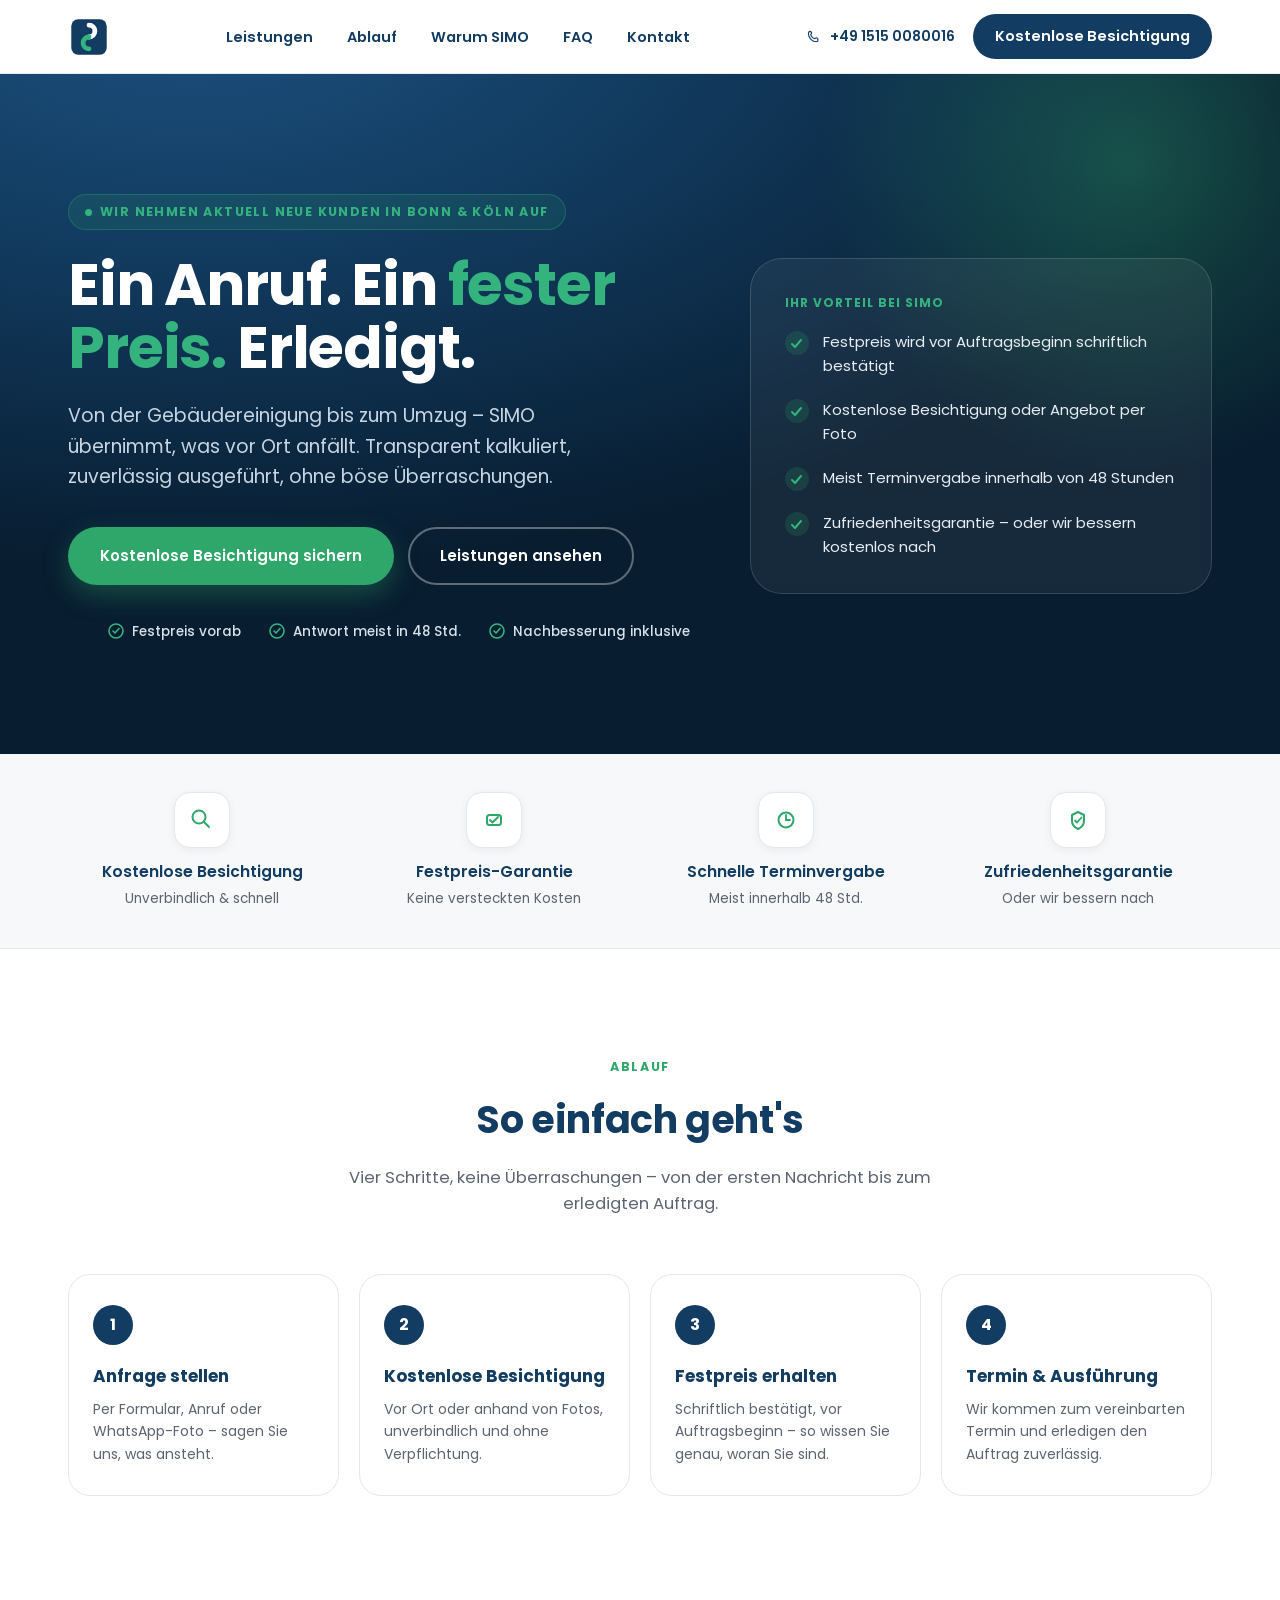
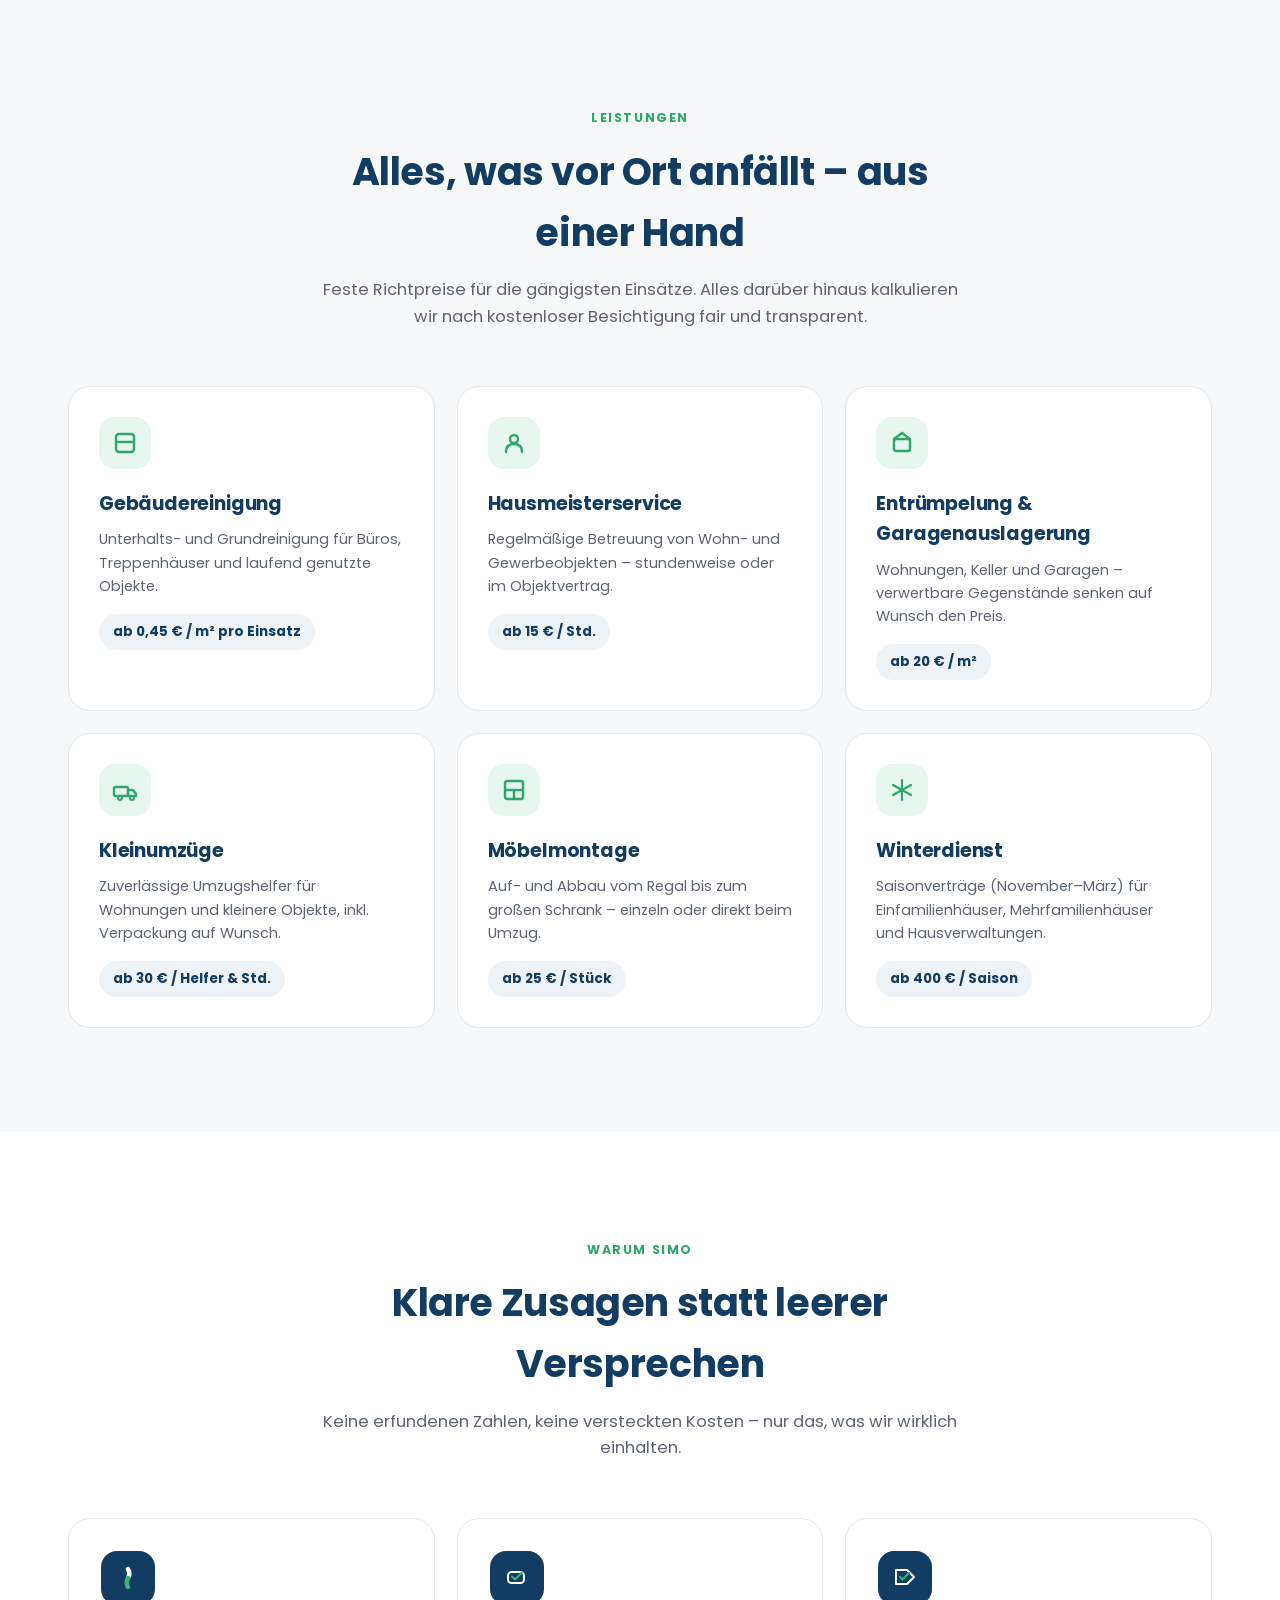
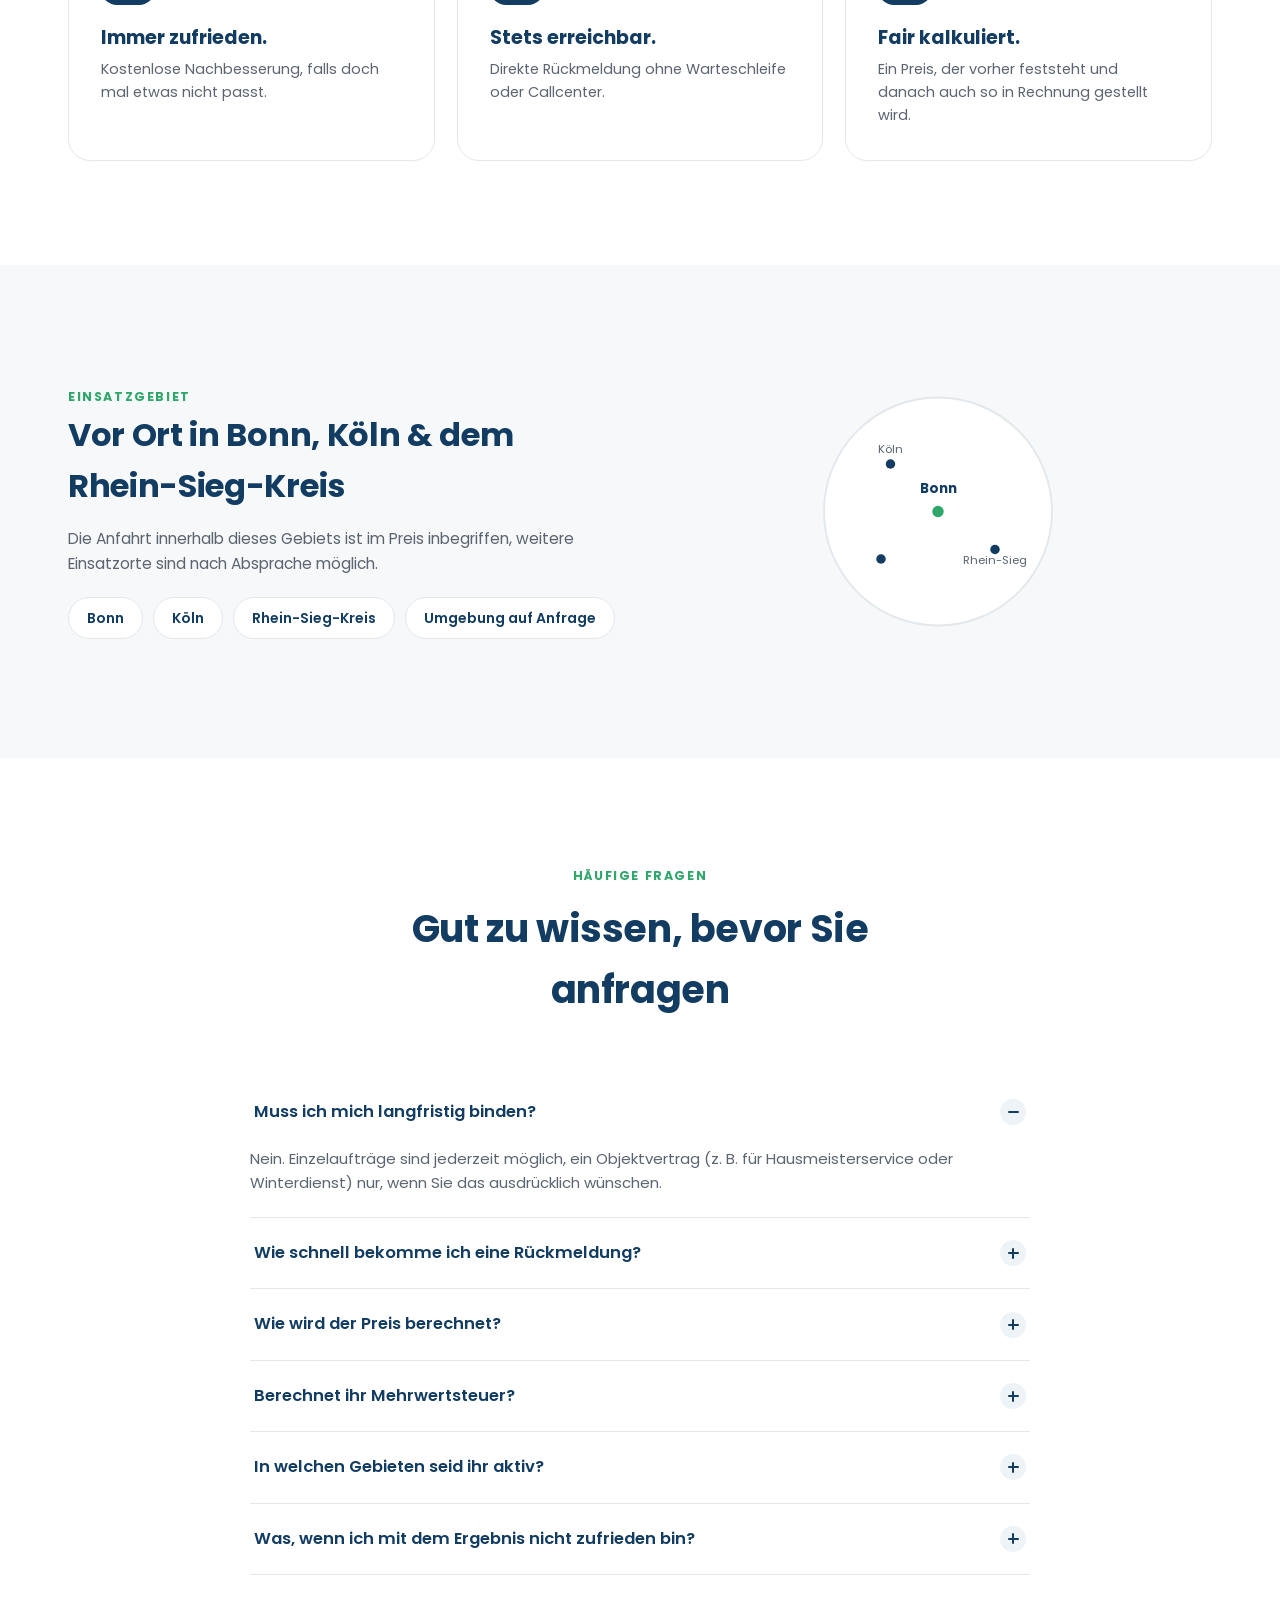
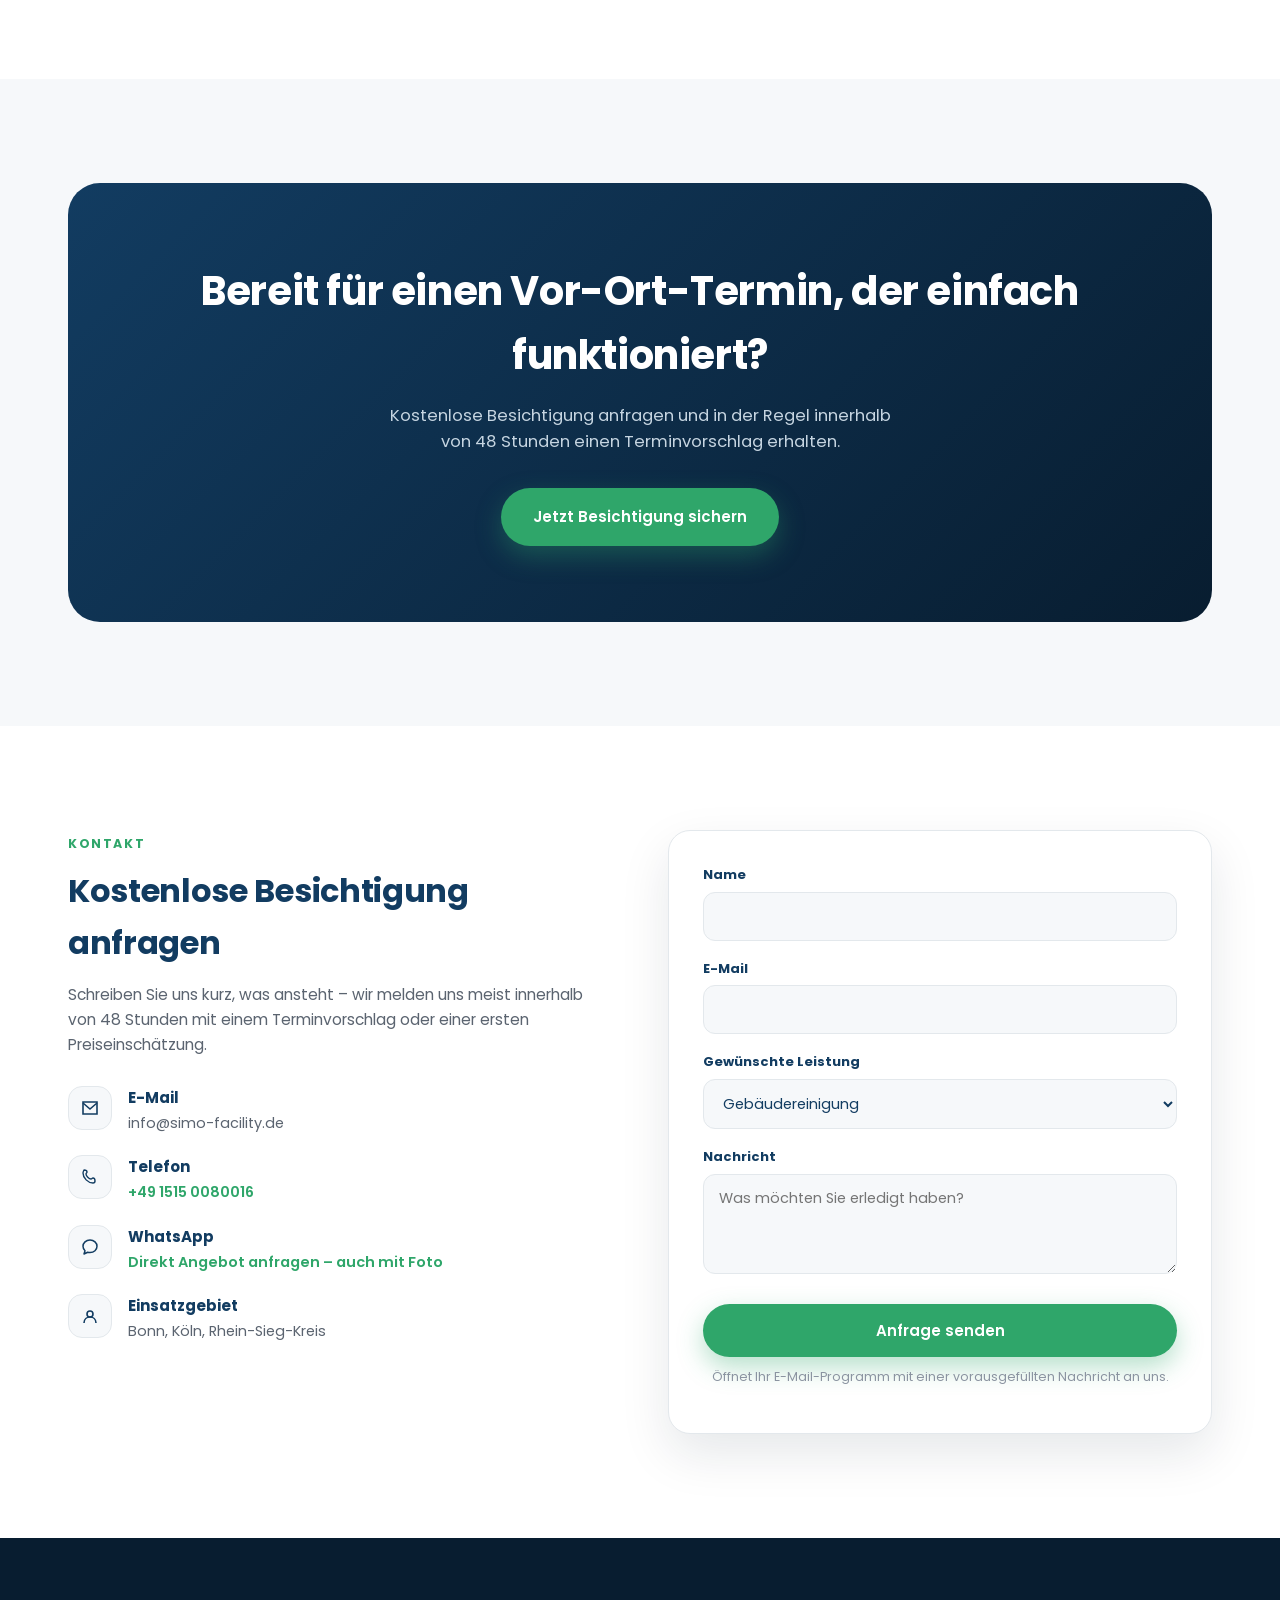
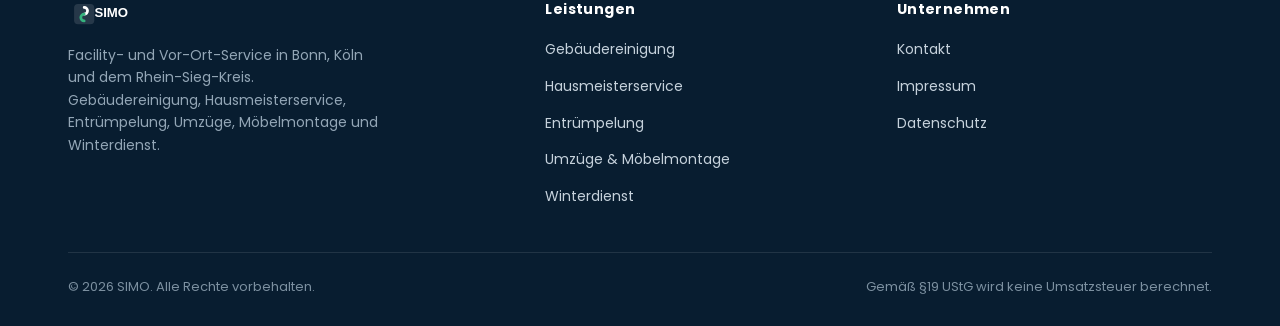
==== index.html @ c8e52c37 "Fix: Mobile-Menue aus Header geloest (backdrop-filter containing block)" ====
<!DOCTYPE html>
<html lang="de">
<head>
<meta charset="UTF-8">
<meta name="viewport" content="width=device-width, initial-scale=1.0">
<title>SIMO – Facility- &amp; Vor-Ort-Service in Bonn, Köln &amp; Rhein-Sieg</title>
<meta name="description" content="SIMO übernimmt Gebäudereinigung, Hausmeisterservice, Entrümpelung, Umzüge, Möbelmontage und Winterdienst in Bonn, Köln und dem Rhein-Sieg-Kreis. Festpreis-Garantie, kostenlose Besichtigung, schnelle Terminvergabe.">
<link rel="icon" type="image/svg+xml" href="assets/icon.svg">
<link rel="preload" href="assets/fonts/poppins-latin-600-normal.woff2" as="font" type="font/woff2" crossorigin>
<link rel="preload" href="assets/fonts/poppins-latin-700-normal.woff2" as="font" type="font/woff2" crossorigin>
<link rel="stylesheet" href="styles.css">
</head>
<body>

<header id="site-header">
  <nav class="nav">
    <a href="#top" class="logo"><img src="assets/icon.svg" alt="SIMO"></a>
    <ul class="nav-links">
      <li><a href="#leistungen">Leistungen</a></li>
      <li><a href="#ablauf">Ablauf</a></li>
      <li><a href="#warum-simo">Warum SIMO</a></li>
      <li><a href="#faq">FAQ</a></li>
      <li><a href="#kontakt">Kontakt</a></li>
    </ul>
    <div class="nav-right">
      <a class="nav-phone" href="tel:+4915150080016">
        <svg width="16" height="16" viewBox="0 0 20 20"><path d="M4,3 c2,0 3,1 3,2 c0,1 -1,1 -1,2 c0,2 3,5 5,5 c1,0 1,-1 2,-1 c1,0 2,1 2,3 c0,1 -1,2 -2,2 c-5,0 -10,-5 -10,-10 c0,-1 1,-3 1,-3 z" fill="none" stroke="#123C61" stroke-width="1.4" stroke-linejoin="round"/></svg>
        +49 1515 0080016
      </a>
      <a href="#kontakt" class="nav-cta">Kostenlose Besichtigung</a>
      <button class="nav-toggle" id="navToggle" aria-label="Menü öffnen"><span></span><span></span><span></span></button>
    </div>
  </nav>
</header>

<div class="mobile-panel" id="mobilePanel">
  <ul>
    <li><a href="#leistungen">Leistungen</a></li>
    <li><a href="#ablauf">Ablauf</a></li>
    <li><a href="#warum-simo">Warum SIMO</a></li>
    <li><a href="#faq">FAQ</a></li>
    <li><a href="#kontakt">Kontakt</a></li>
  </ul>
  <a href="#kontakt" class="btn btn-primary">Kostenlose Besichtigung anfragen</a>
</div>

<section class="hero" id="top">
  <div class="container">
    <div>
      <span class="eyebrow"><span class="pulse"></span> Wir nehmen aktuell neue Kunden in Bonn &amp; Köln auf</span>
      <h1>Ein Anruf. Ein <span>fester Preis.</span> Erledigt.</h1>
      <p class="lead">Von der Gebäudereinigung bis zum Umzug – SIMO übernimmt, was vor Ort anfällt. Transparent kalkuliert, zuverlässig ausgeführt, ohne böse Überraschungen.</p>
      <div class="hero-ctas">
        <a href="#kontakt" class="btn btn-primary">Kostenlose Besichtigung sichern</a>
        <a href="#leistungen" class="btn btn-outline">Leistungen ansehen</a>
      </div>
      <ul class="hero-microtrust">
        <li><svg width="16" height="16" viewBox="0 0 16 16"><circle cx="8" cy="8" r="7" fill="none" stroke="#35B37E" stroke-width="1.6"/><path d="M5,8 L7,10 L11,5.5" fill="none" stroke="#35B37E" stroke-width="1.6" stroke-linecap="round" stroke-linejoin="round"/></svg> Festpreis vorab</li>
        <li><svg width="16" height="16" viewBox="0 0 16 16"><circle cx="8" cy="8" r="7" fill="none" stroke="#35B37E" stroke-width="1.6"/><path d="M5,8 L7,10 L11,5.5" fill="none" stroke="#35B37E" stroke-width="1.6" stroke-linecap="round" stroke-linejoin="round"/></svg> Antwort meist in 48 Std.</li>
        <li><svg width="16" height="16" viewBox="0 0 16 16"><circle cx="8" cy="8" r="7" fill="none" stroke="#35B37E" stroke-width="1.6"/><path d="M5,8 L7,10 L11,5.5" fill="none" stroke="#35B37E" stroke-width="1.6" stroke-linecap="round" stroke-linejoin="round"/></svg> Nachbesserung inklusive</li>
      </ul>
    </div>
    <div class="hero-visual">
      <div class="card-label">Ihr Vorteil bei SIMO</div>
      <ul>
        <li><span class="check"><svg width="13" height="13" viewBox="0 0 13 13"><path d="M2,7 L5,10 L11,3" fill="none" stroke="#35B37E" stroke-width="2" stroke-linecap="round" stroke-linejoin="round"/></svg></span> Festpreis wird vor Auftragsbeginn schriftlich bestätigt</li>
        <li><span class="check"><svg width="13" height="13" viewBox="0 0 13 13"><path d="M2,7 L5,10 L11,3" fill="none" stroke="#35B37E" stroke-width="2" stroke-linecap="round" stroke-linejoin="round"/></svg></span> Kostenlose Besichtigung oder Angebot per Foto</li>
        <li><span class="check"><svg width="13" height="13" viewBox="0 0 13 13"><path d="M2,7 L5,10 L11,3" fill="none" stroke="#35B37E" stroke-width="2" stroke-linecap="round" stroke-linejoin="round"/></svg></span> Meist Terminvergabe innerhalb von 48 Stunden</li>
        <li><span class="check"><svg width="13" height="13" viewBox="0 0 13 13"><path d="M2,7 L5,10 L11,3" fill="none" stroke="#35B37E" stroke-width="2" stroke-linecap="round" stroke-linejoin="round"/></svg></span> Zufriedenheitsgarantie – oder wir bessern kostenlos nach</li>
      </ul>
    </div>
  </div>
</section>

<div class="trustbar">
  <div class="container reveal-stagger">
    <div class="trust-item">
      <div class="icon-wrap"><svg width="26" height="26" viewBox="0 0 26 26"><circle cx="10" cy="10" r="6.5" fill="none" stroke="#2FA66A" stroke-width="2"/><line x1="15" y1="15" x2="20" y2="20" stroke="#2FA66A" stroke-width="2" stroke-linecap="round"/></svg></div>
      <h4>Kostenlose Besichtigung</h4>
      <p>Unverbindlich &amp; schnell</p>
    </div>
    <div class="trust-item">
      <div class="icon-wrap"><svg width="26" height="26" viewBox="0 0 26 26"><rect x="6" y="8" width="14" height="10" rx="2.5" fill="none" stroke="#2FA66A" stroke-width="2"/><path d="M9,13 L11.5,15.5 L17,10" fill="none" stroke="#2FA66A" stroke-width="2" stroke-linecap="round" stroke-linejoin="round"/></svg></div>
      <h4>Festpreis-Garantie</h4>
      <p>Keine versteckten Kosten</p>
    </div>
    <div class="trust-item">
      <div class="icon-wrap"><svg width="26" height="26" viewBox="0 0 26 26"><circle cx="13" cy="13" r="7.5" fill="none" stroke="#2FA66A" stroke-width="2"/><line x1="13" y1="13" x2="13" y2="8" stroke="#2FA66A" stroke-width="1.8" stroke-linecap="round"/><line x1="13" y1="13" x2="17" y2="13" stroke="#2FA66A" stroke-width="1.8" stroke-linecap="round"/></svg></div>
      <h4>Schnelle Terminvergabe</h4>
      <p>Meist innerhalb 48 Std.</p>
    </div>
    <div class="trust-item">
      <div class="icon-wrap"><svg width="26" height="26" viewBox="0 0 26 26"><path d="M13,5 L19,8 L19,13.5 C19,17.5 16.5,20.5 13,22 C9.5,20.5 7,17.5 7,13.5 L7,8 Z" fill="none" stroke="#2FA66A" stroke-width="2" stroke-linejoin="round"/><path d="M10,13.5 L12,15.5 L16.5,10.5" fill="none" stroke="#2FA66A" stroke-width="1.8" stroke-linecap="round" stroke-linejoin="round"/></svg></div>
      <h4>Zufriedenheitsgarantie</h4>
      <p>Oder wir bessern nach</p>
    </div>
  </div>
</div>

<section id="ablauf">
  <div class="container">
    <div class="section-head reveal">
      <span class="kicker">Ablauf</span>
      <h2>So einfach geht's</h2>
      <p>Vier Schritte, keine Überraschungen – von der ersten Nachricht bis zum erledigten Auftrag.</p>
    </div>
    <div class="process-grid reveal-stagger">
      <div class="process-card">
        <div class="num">1</div>
        <h3>Anfrage stellen</h3>
        <p>Per Formular, Anruf oder WhatsApp-Foto – sagen Sie uns, was ansteht.</p>
      </div>
      <div class="process-card">
        <div class="num">2</div>
        <h3>Kostenlose Besichtigung</h3>
        <p>Vor Ort oder anhand von Fotos, unverbindlich und ohne Verpflichtung.</p>
      </div>
      <div class="process-card">
        <div class="num">3</div>
        <h3>Festpreis erhalten</h3>
        <p>Schriftlich bestätigt, vor Auftragsbeginn – so wissen Sie genau, woran Sie sind.</p>
      </div>
      <div class="process-card">
        <div class="num">4</div>
        <h3>Termin &amp; Ausführung</h3>
        <p>Wir kommen zum vereinbarten Termin und erledigen den Auftrag zuverlässig.</p>
      </div>
    </div>
  </div>
</section>

<section id="leistungen" class="section-alt">
  <div class="container">
    <div class="section-head reveal">
      <span class="kicker">Leistungen</span>
      <h2>Alles, was vor Ort anfällt – aus einer Hand</h2>
      <p>Feste Richtpreise für die gängigsten Einsätze. Alles darüber hinaus kalkulieren wir nach kostenloser Besichtigung fair und transparent.</p>
    </div>
    <div class="services-grid reveal-stagger">

      <div class="service-card">
        <div class="icon"><svg width="26" height="26" viewBox="0 0 26 26"><rect x="4" y="4" width="18" height="18" rx="3" fill="none" stroke="#2FA66A" stroke-width="2.4"/><line x1="4" y1="12" x2="22" y2="12" stroke="#2FA66A" stroke-width="2.4"/></svg></div>
        <h3>Gebäudereinigung</h3>
        <p>Unterhalts- und Grundreinigung für Büros, Treppenhäuser und laufend genutzte Objekte.</p>
        <div class="price">ab 0,45 € / m² pro Einsatz</div>
      </div>

      <div class="service-card">
        <div class="icon"><svg width="26" height="26" viewBox="0 0 26 26"><circle cx="13" cy="9" r="4" fill="none" stroke="#2FA66A" stroke-width="2.4"/><path d="M5,22 C5,16 9,14 13,14 C17,14 21,16 21,22" fill="none" stroke="#2FA66A" stroke-width="2.4" stroke-linecap="round"/></svg></div>
        <h3>Hausmeisterservice</h3>
        <p>Regelmäßige Betreuung von Wohn- und Gewerbeobjekten – stundenweise oder im Objektvertrag.</p>
        <div class="price">ab 15 € / Std.</div>
      </div>

      <div class="service-card">
        <div class="icon"><svg width="26" height="26" viewBox="0 0 26 26"><rect x="5" y="9" width="16" height="12" rx="2" fill="none" stroke="#2FA66A" stroke-width="2.4"/><line x1="5" y1="9" x2="13" y2="3" stroke="#2FA66A" stroke-width="2.4" stroke-linecap="round"/><line x1="21" y1="9" x2="13" y2="3" stroke="#2FA66A" stroke-width="2.4" stroke-linecap="round"/></svg></div>
        <h3>Entrümpelung &amp; Garagenauslagerung</h3>
        <p>Wohnungen, Keller und Garagen – verwertbare Gegenstände senken auf Wunsch den Preis.</p>
        <div class="price">ab 20 € / m²</div>
      </div>

      <div class="service-card">
        <div class="icon"><svg width="26" height="26" viewBox="0 0 26 26"><rect x="2" y="10" width="14" height="9" rx="1.5" fill="none" stroke="#2FA66A" stroke-width="2.4"/><path d="M16,13 h5 l3,4 v2 h-8 z" fill="none" stroke="#2FA66A" stroke-width="2.4" stroke-linejoin="round"/><circle cx="8" cy="21" r="2" fill="none" stroke="#2FA66A" stroke-width="2"/><circle cx="20" cy="21" r="2" fill="none" stroke="#2FA66A" stroke-width="2"/></svg></div>
        <h3>Kleinumzüge</h3>
        <p>Zuverlässige Umzugshelfer für Wohnungen und kleinere Objekte, inkl. Verpackung auf Wunsch.</p>
        <div class="price">ab 30 € / Helfer &amp; Std.</div>
      </div>

      <div class="service-card">
        <div class="icon"><svg width="26" height="26" viewBox="0 0 26 26"><rect x="4" y="4" width="18" height="18" rx="2" fill="none" stroke="#2FA66A" stroke-width="2.4"/><line x1="4" y1="13" x2="22" y2="13" stroke="#2FA66A" stroke-width="2.4"/><line x1="13" y1="13" x2="13" y2="22" stroke="#2FA66A" stroke-width="2.4"/></svg></div>
        <h3>Möbelmontage</h3>
        <p>Auf- und Abbau vom Regal bis zum großen Schrank – einzeln oder direkt beim Umzug.</p>
        <div class="price">ab 25 € / Stück</div>
      </div>

      <div class="service-card">
        <div class="icon"><svg width="26" height="26" viewBox="0 0 26 26"><path d="M13,3 v20 M4,8 l18,10 M22,8 L4,18" stroke="#2FA66A" stroke-width="2.2" stroke-linecap="round"/></svg></div>
        <h3>Winterdienst</h3>
        <p>Saisonverträge (November–März) für Einfamilienhäuser, Mehrfamilienhäuser und Hausverwaltungen.</p>
        <div class="price">ab 400 € / Saison</div>
      </div>

    </div>
  </div>
</section>

<section id="warum-simo">
  <div class="container">
    <div class="section-head reveal">
      <span class="kicker">Warum SIMO</span>
      <h2>Klare Zusagen statt leerer Versprechen</h2>
      <p>Keine erfundenen Zahlen, keine versteckten Kosten – nur das, was wir wirklich einhalten.</p>
    </div>
    <div class="usp-grid reveal-stagger">
      <div class="usp-card">
        <div class="icon-wrap"><svg width="26" height="26" viewBox="0 0 26 26"><path d="M13,4 A9,9 0 0,1 13,13" fill="none" stroke="#FFFFFF" stroke-width="4.5" stroke-linecap="round"/><path d="M13,13 A9,9 0 0,0 13,22" fill="none" stroke="#35B37E" stroke-width="4.5" stroke-linecap="round"/></svg></div>
        <h3>Immer zufrieden.</h3>
        <p>Kostenlose Nachbesserung, falls doch mal etwas nicht passt.</p>
      </div>
      <div class="usp-card">
        <div class="icon-wrap"><svg width="26" height="26" viewBox="0 0 26 26"><rect x="4" y="7" width="16" height="11" rx="3.5" fill="none" stroke="#FFFFFF" stroke-width="2"/><path d="M8,11.5 L11,14.5 L18,7.5" fill="none" stroke="#35B37E" stroke-width="2" stroke-linecap="round" stroke-linejoin="round"/></svg></div>
        <h3>Stets erreichbar.</h3>
        <p>Direkte Rückmeldung ohne Warteschleife oder Callcenter.</p>
      </div>
      <div class="usp-card">
        <div class="icon-wrap"><svg width="26" height="26" viewBox="0 0 26 26"><path d="M4,5 L15,5 L22,12 L15,19 L4,19 Z" fill="none" stroke="#FFFFFF" stroke-width="2" stroke-linejoin="round"/><path d="M8,12 L10.5,14.5 L17,8" fill="none" stroke="#35B37E" stroke-width="2" stroke-linecap="round" stroke-linejoin="round"/></svg></div>
        <h3>Fair kalkuliert.</h3>
        <p>Ein Preis, der vorher feststeht und danach auch so in Rechnung gestellt wird.</p>
      </div>
    </div>
  </div>
</section>

<section class="area section-alt" id="einsatzgebiet">
  <div class="container">
    <div class="reveal">
      <span class="kicker">Einsatzgebiet</span>
      <h2>Vor Ort in Bonn, Köln &amp; dem Rhein-Sieg-Kreis</h2>
      <p>Die Anfahrt innerhalb dieses Gebiets ist im Preis inbegriffen, weitere Einsatzorte sind nach Absprache möglich.</p>
      <div class="area-tags">
        <span>Bonn</span>
        <span>Köln</span>
        <span>Rhein-Sieg-Kreis</span>
        <span>Umgebung auf Anfrage</span>
      </div>
    </div>
    <div class="area-visual reveal">
      <svg viewBox="0 0 400 300" xmlns="http://www.w3.org/2000/svg">
        <circle cx="200" cy="150" r="120" fill="#FFFFFF" stroke="#E3E8EC" stroke-width="2"/>
        <circle cx="200" cy="150" r="6" fill="#2FA66A"/>
        <circle cx="150" cy="100" r="5" fill="#123C61"/>
        <circle cx="260" cy="190" r="5" fill="#123C61"/>
        <circle cx="140" cy="200" r="5" fill="#123C61"/>
        <text x="200" y="130" font-family="Poppins, Arial" font-size="14" font-weight="700" fill="#123C61" text-anchor="middle">Bonn</text>
        <text x="150" y="88" font-family="Poppins, Arial" font-size="12" fill="#5B6470" text-anchor="middle">Köln</text>
        <text x="260" y="205" font-family="Poppins, Arial" font-size="12" fill="#5B6470" text-anchor="middle">Rhein-Sieg</text>
      </svg>
    </div>
  </div>
</section>

<section id="faq">
  <div class="container">
    <div class="section-head reveal">
      <span class="kicker">Häufige Fragen</span>
      <h2>Gut zu wissen, bevor Sie anfragen</h2>
    </div>
    <div class="faq reveal">
      <details class="faq-item" open>
        <summary>Muss ich mich langfristig binden?<span class="plus"></span></summary>
        <p>Nein. Einzelaufträge sind jederzeit möglich, ein Objektvertrag (z. B. für Hausmeisterservice oder Winterdienst) nur, wenn Sie das ausdrücklich wünschen.</p>
      </details>
      <details class="faq-item">
        <summary>Wie schnell bekomme ich eine Rückmeldung?<span class="plus"></span></summary>
        <p>In der Regel innerhalb von 48 Stunden mit einem Terminvorschlag oder einer ersten Einschätzung.</p>
      </details>
      <details class="faq-item">
        <summary>Wie wird der Preis berechnet?<span class="plus"></span></summary>
        <p>Nach kostenloser Besichtigung oder anhand von Fotos erhalten Sie einen schriftlichen Festpreis – vor Auftragsbeginn, ohne versteckte Zusatzkosten.</p>
      </details>
      <details class="faq-item">
        <summary>Berechnet ihr Mehrwertsteuer?<span class="plus"></span></summary>
        <p>Aktuell nicht: Wir sind Kleinunternehmer nach § 19 UStG, das wirkt sich unmittelbar positiv auf Ihren Preis aus.</p>
      </details>
      <details class="faq-item">
        <summary>In welchen Gebieten seid ihr aktiv?<span class="plus"></span></summary>
        <p>Bonn, Köln und der Rhein-Sieg-Kreis. Weitere Orte sind nach Absprache möglich.</p>
      </details>
      <details class="faq-item">
        <summary>Was, wenn ich mit dem Ergebnis nicht zufrieden bin?<span class="plus"></span></summary>
        <p>Wir bessern kostenlos nach – das ist unsere Zufriedenheitsgarantie.</p>
      </details>
    </div>
  </div>
</section>

<section class="section-alt">
  <div class="container">
    <div class="final-cta reveal">
      <h2>Bereit für einen Vor-Ort-Termin, der einfach funktioniert?</h2>
      <p>Kostenlose Besichtigung anfragen und in der Regel innerhalb von 48 Stunden einen Terminvorschlag erhalten.</p>
      <div class="hero-ctas">
        <a href="#kontakt" class="btn btn-primary">Jetzt Besichtigung sichern</a>
      </div>
    </div>
  </div>
</section>

<section class="contact" id="kontakt">
  <div class="container">
    <div class="contact-info reveal">
      <span class="kicker">Kontakt</span>
      <h2>Kostenlose Besichtigung anfragen</h2>
      <p>Schreiben Sie uns kurz, was ansteht – wir melden uns meist innerhalb von 48 Stunden mit einem Terminvorschlag oder einer ersten Preiseinschätzung.</p>

      <div class="contact-detail">
        <div class="icon-wrap"><svg width="20" height="20" viewBox="0 0 20 20"><path d="M3,4 h14 v12 h-14 z" fill="none" stroke="#123C61" stroke-width="1.6"/><path d="M3,5 l7,6 l7,-6" fill="none" stroke="#123C61" stroke-width="1.6"/></svg></div>
        <div><strong>E-Mail</strong><span>info@simo-facility.de</span></div>
      </div>
      <div class="contact-detail">
        <div class="icon-wrap"><svg width="20" height="20" viewBox="0 0 20 20"><path d="M4,3 c2,0 3,1 3,2 c0,1 -1,1 -1,2 c0,2 3,5 5,5 c1,0 1,-1 2,-1 c1,0 2,1 2,3 c0,1 -1,2 -2,2 c-5,0 -10,-5 -10,-10 c0,-1 1,-3 1,-3 z" fill="none" stroke="#123C61" stroke-width="1.4" stroke-linejoin="round"/></svg></div>
        <div><strong>Telefon</strong><span><a href="tel:+4915150080016">+49 1515 0080016</a></span></div>
      </div>
      <div class="contact-detail">
        <div class="icon-wrap"><svg width="20" height="20" viewBox="0 0 20 20"><path d="M10,3 c4,0 7,2.8 7,6.3 c0,3.5 -3,6.3 -7,6.3 c-0.8,0 -1.6,-0.1 -2.3,-0.3 L4,17 l1,-3.2 c-1.2,-1.1 -2,-2.7 -2,-4.5 C3,5.8 6,3 10,3 z" fill="none" stroke="#123C61" stroke-width="1.5" stroke-linejoin="round"/></svg></div>
        <div><strong>WhatsApp</strong><span><a href="https://wa.me/4915150080016?text=Hallo%20SIMO%2C%20ich%20interessiere%20mich%20f%C3%BCr%20ein%20kostenloses%20Angebot." target="_blank" rel="noopener">Direkt Angebot anfragen – auch mit Foto</a></span></div>
      </div>
      <div class="contact-detail">
        <div class="icon-wrap"><svg width="20" height="20" viewBox="0 0 20 20"><circle cx="10" cy="8" r="3" fill="none" stroke="#123C61" stroke-width="1.6"/><path d="M4,17 c0,-4 3,-6 6,-6 c3,0 6,2 6,6" fill="none" stroke="#123C61" stroke-width="1.6"/></svg></div>
        <div><strong>Einsatzgebiet</strong><span>Bonn, Köln, Rhein-Sieg-Kreis</span></div>
      </div>
    </div>

    <form class="contact-form reveal" action="mailto:info@simo-facility.de" method="post" enctype="text/plain">
      <div>
        <label for="name">Name</label>
        <input type="text" id="name" name="Name" required>
      </div>
      <div>
        <label for="email">E-Mail</label>
        <input type="email" id="email" name="E-Mail" required>
      </div>
      <div>
        <label for="leistung">Gewünschte Leistung</label>
        <select id="leistung" name="Leistung">
          <option>Gebäudereinigung</option>
          <option>Hausmeisterservice</option>
          <option>Entrümpelung / Garagenauslagerung</option>
          <option>Umzug</option>
          <option>Möbelmontage</option>
          <option>Winterdienst</option>
          <option>Sonstiges</option>
        </select>
      </div>
      <div>
        <label for="nachricht">Nachricht</label>
        <textarea id="nachricht" name="Nachricht" placeholder="Was möchten Sie erledigt haben?"></textarea>
      </div>
      <button type="submit" class="btn btn-primary">Anfrage senden</button>
      <p class="form-hint">Öffnet Ihr E-Mail-Programm mit einer vorausgefüllten Nachricht an uns.</p>
    </form>
  </div>
</section>

<footer>
  <div class="container">
    <div class="footer-grid">
      <div>
        <img src="assets/logo_primary_white.svg" alt="SIMO">
        <p>Facility- und Vor-Ort-Service in Bonn, Köln und dem Rhein-Sieg-Kreis. Gebäudereinigung, Hausmeisterservice, Entrümpelung, Umzüge, Möbelmontage und Winterdienst.</p>
      </div>
      <div>
        <h5>Leistungen</h5>
        <ul>
          <li><a href="#leistungen">Gebäudereinigung</a></li>
          <li><a href="#leistungen">Hausmeisterservice</a></li>
          <li><a href="#leistungen">Entrümpelung</a></li>
          <li><a href="#leistungen">Umzüge &amp; Möbelmontage</a></li>
          <li><a href="#leistungen">Winterdienst</a></li>
        </ul>
      </div>
      <div>
        <h5>Unternehmen</h5>
        <ul>
          <li><a href="#kontakt">Kontakt</a></li>
          <li><a href="impressum.html">Impressum</a></li>
          <li><a href="datenschutz.html">Datenschutz</a></li>
        </ul>
      </div>
    </div>
    <div class="footer-bottom">
      <span>&copy; 2026 SIMO. Alle Rechte vorbehalten.</span>
      <span>Gemäß §19 UStG wird keine Umsatzsteuer berechnet.</span>
    </div>
  </div>
</footer>

<div class="mobile-cta-bar">
  <a href="tel:+4915150080016" class="btn btn-dark">Jetzt anrufen</a>
  <a href="https://wa.me/4915150080016?text=Hallo%20SIMO%2C%20ich%20interessiere%20mich%20f%C3%BCr%20ein%20kostenloses%20Angebot." target="_blank" rel="noopener" class="btn btn-primary">WhatsApp</a>
</div>

<script src="script.js"></script>
</body>
</html>
---- styles.css ----
/* Poppins – selbst gehostet (DSGVO: keine Verbindung zu Google-Servern) */
@font-face {
  font-family: "Poppins"; font-style: normal; font-weight: 400; font-display: swap;
  src: url("assets/fonts/poppins-latin-400-normal.woff2") format("woff2");
  unicode-range: U+0000-00FF, U+0131, U+0152-0153, U+02BB-02BC, U+02C6, U+02DA, U+02DC, U+2000-206F, U+20AC, U+2122, U+2212;
}
@font-face {
  font-family: "Poppins"; font-style: normal; font-weight: 500; font-display: swap;
  src: url("assets/fonts/poppins-latin-500-normal.woff2") format("woff2");
  unicode-range: U+0000-00FF, U+0131, U+0152-0153, U+02BB-02BC, U+02C6, U+02DA, U+02DC, U+2000-206F, U+20AC, U+2122, U+2212;
}
@font-face {
  font-family: "Poppins"; font-style: normal; font-weight: 600; font-display: swap;
  src: url("assets/fonts/poppins-latin-600-normal.woff2") format("woff2");
  unicode-range: U+0000-00FF, U+0131, U+0152-0153, U+02BB-02BC, U+02C6, U+02DA, U+02DC, U+2000-206F, U+20AC, U+2122, U+2212;
}
@font-face {
  font-family: "Poppins"; font-style: normal; font-weight: 700; font-display: swap;
  src: url("assets/fonts/poppins-latin-700-normal.woff2") format("woff2");
  unicode-range: U+0000-00FF, U+0131, U+0152-0153, U+02BB-02BC, U+02C6, U+02DA, U+02DC, U+2000-206F, U+20AC, U+2122, U+2212;
}
@font-face {
  font-family: "Poppins"; font-style: normal; font-weight: 400; font-display: swap;
  src: url("assets/fonts/poppins-latin-ext-400-normal.woff2") format("woff2");
  unicode-range: U+0100-02BA, U+02BD-02C5, U+02C7-02CC, U+02CE-02D7, U+02DD-02FF, U+0304, U+0308, U+0329, U+1D00-1DBF, U+1E00-1E9F, U+1EF2-1EFF, U+2020, U+20A0-20AB, U+20AD-20C0, U+2113, U+2C60-2C7F, U+A720-A7FF;
}
@font-face {
  font-family: "Poppins"; font-style: normal; font-weight: 500; font-display: swap;
  src: url("assets/fonts/poppins-latin-ext-500-normal.woff2") format("woff2");
  unicode-range: U+0100-02BA, U+02BD-02C5, U+02C7-02CC, U+02CE-02D7, U+02DD-02FF, U+0304, U+0308, U+0329, U+1D00-1DBF, U+1E00-1E9F, U+1EF2-1EFF, U+2020, U+20A0-20AB, U+20AD-20C0, U+2113, U+2C60-2C7F, U+A720-A7FF;
}
@font-face {
  font-family: "Poppins"; font-style: normal; font-weight: 600; font-display: swap;
  src: url("assets/fonts/poppins-latin-ext-600-normal.woff2") format("woff2");
  unicode-range: U+0100-02BA, U+02BD-02C5, U+02C7-02CC, U+02CE-02D7, U+02DD-02FF, U+0304, U+0308, U+0329, U+1D00-1DBF, U+1E00-1E9F, U+1EF2-1EFF, U+2020, U+20A0-20AB, U+20AD-20C0, U+2113, U+2C60-2C7F, U+A720-A7FF;
}
@font-face {
  font-family: "Poppins"; font-style: normal; font-weight: 700; font-display: swap;
  src: url("assets/fonts/poppins-latin-ext-700-normal.woff2") format("woff2");
  unicode-range: U+0100-02BA, U+02BD-02C5, U+02C7-02CC, U+02CE-02D7, U+02DD-02FF, U+0304, U+0308, U+0329, U+1D00-1DBF, U+1E00-1E9F, U+1EF2-1EFF, U+2020, U+20A0-20AB, U+20AD-20C0, U+2113, U+2C60-2C7F, U+A720-A7FF;
}

:root {
  --navy: #123C61;
  --navy-dark: #081D30;
  --navy-soft: #EEF3F7;
  --green: #2FA66A;
  --green-alt: #35B37E;
  --green-tint: #E7F6EE;
  --gray: #5B6470;
  --gray-light: #8A93A0;
  --light: #F6F8FA;
  --border: #E3E8EC;
  --white: #FFFFFF;
  --radius-sm: 14px;
  --radius: 22px;
  --radius-lg: 32px;
  --max-width: 1200px;
  --font: "Poppins", -apple-system, BlinkMacSystemFont, "Segoe UI", Arial, sans-serif;
  --ease: cubic-bezier(.22,.61,.36,1);
  --shadow-sm: 0 2px 10px rgba(8,29,48,0.06);
  --shadow: 0 20px 50px rgba(8,29,48,0.10);
  --shadow-lg: 0 30px 80px rgba(8,29,48,0.16);
}

* { box-sizing: border-box; }
html { scroll-behavior: smooth; }
@media (prefers-reduced-motion: reduce) {
  html { scroll-behavior: auto; }
  * { animation-duration: 0.01ms !important; transition-duration: 0.01ms !important; }
}

body {
  margin: 0;
  font-family: var(--font);
  color: var(--navy);
  background: var(--white);
  line-height: 1.6;
  -webkit-font-smoothing: antialiased;
  overflow-x: hidden;
}

img, svg { max-width: 100%; display: block; }
a { color: inherit; text-decoration: none; }
button { font-family: var(--font); }

.container {
  max-width: var(--max-width);
  margin: 0 auto;
  padding: 0 28px;
}

/* Reveal on scroll */
.reveal { opacity: 0; transform: translateY(24px); transition: opacity .7s var(--ease), transform .7s var(--ease); }
.reveal.is-visible { opacity: 1; transform: translateY(0); }
.reveal-stagger.is-visible > * { opacity: 1; transform: translateY(0); }
.reveal-stagger > * { opacity: 0; transform: translateY(20px); transition: opacity .6s var(--ease), transform .6s var(--ease); }
.reveal-stagger.is-visible > *:nth-child(1) { transition-delay: .05s; }
.reveal-stagger.is-visible > *:nth-child(2) { transition-delay: .13s; }
.reveal-stagger.is-visible > *:nth-child(3) { transition-delay: .21s; }
.reveal-stagger.is-visible > *:nth-child(4) { transition-delay: .29s; }
.reveal-stagger.is-visible > *:nth-child(5) { transition-delay: .37s; }
.reveal-stagger.is-visible > *:nth-child(6) { transition-delay: .45s; }

/* Header */
header {
  position: sticky;
  top: 0;
  background: rgba(255,255,255,0.78);
  backdrop-filter: saturate(180%) blur(14px);
  -webkit-backdrop-filter: saturate(180%) blur(14px);
  border-bottom: 1px solid rgba(227,232,236,0.8);
  z-index: 200;
  transition: box-shadow .3s var(--ease);
}
header.scrolled { box-shadow: 0 6px 24px rgba(8,29,48,0.06); }
.nav {
  display: flex;
  align-items: center;
  justify-content: space-between;
  padding: 14px 28px;
  max-width: var(--max-width);
  margin: 0 auto;
}
.nav .logo img { height: 42px; }
.nav-links {
  display: flex;
  gap: 34px;
  list-style: none;
  margin: 0;
  padding: 0;
}
.nav-links a {
  font-size: 14.5px;
  font-weight: 600;
  color: var(--navy);
  position: relative;
  padding-bottom: 2px;
}
.nav-links a::after {
  content: ""; position: absolute; left: 0; bottom: -4px; width: 0; height: 2px;
  background: var(--green); transition: width .25s var(--ease);
}
.nav-links a:hover::after { width: 100%; }
.nav-right { display: flex; align-items: center; gap: 18px; }
.nav-phone { display: flex; align-items: center; gap: 8px; font-size: 14px; font-weight: 600; color: var(--navy); }
.nav-cta {
  display: inline-flex;
  align-items: center;
  background: var(--navy);
  color: var(--white) !important;
  font-weight: 600;
  font-size: 14.5px;
  padding: 11px 22px;
  border-radius: 999px;
  white-space: nowrap;
  transition: background .25s var(--ease), transform .2s var(--ease);
}
.nav-cta:hover { background: var(--green); transform: translateY(-1px); }
.nav-toggle {
  display: none;
  flex-direction: column;
  gap: 5px;
  background: none;
  border: none;
  cursor: pointer;
  padding: 6px;
}
.nav-toggle span { width: 24px; height: 2px; background: var(--navy); border-radius: 2px; transition: transform .25s var(--ease), opacity .25s var(--ease); }
.nav-toggle.active span:nth-child(1) { transform: translateY(7px) rotate(45deg); }
.nav-toggle.active span:nth-child(2) { opacity: 0; }
.nav-toggle.active span:nth-child(3) { transform: translateY(-7px) rotate(-45deg); }

.mobile-panel {
  display: none;
  position: fixed; inset: 0; top: 64px;
  background: var(--white);
  z-index: 190;
  padding: 8px 28px 32px;
  overflow-y: auto;
}
.mobile-panel.open { display: block; animation: fadeIn .25s var(--ease); }
.mobile-panel ul { list-style: none; margin: 0; padding: 0; display: grid; gap: 4px; }
.mobile-panel a {
  display: block; padding: 16px 4px; font-size: 18px; font-weight: 600;
  border-bottom: 1px solid var(--border); color: var(--navy);
}
.mobile-panel .btn { margin-top: 24px; width: 100%; text-align: center; }
@keyframes fadeIn { from { opacity: 0; } to { opacity: 1; } }

/* Hero */
.hero {
  position: relative;
  background: radial-gradient(1100px 560px at 15% -10%, #1c507e 0%, var(--navy) 42%, var(--navy-dark) 100%);
  color: var(--white);
  padding: clamp(64px, 10vw, 120px) 0 clamp(56px, 8vw, 96px);
  overflow: hidden;
}
.hero::before {
  content: "";
  position: absolute;
  top: -220px; right: -160px;
  width: 620px; height: 620px;
  background: radial-gradient(circle, rgba(47,166,106,0.35) 0%, rgba(47,166,106,0) 70%);
  pointer-events: none;
}
.hero .container {
  position: relative;
  display: grid;
  grid-template-columns: 1.15fr 0.85fr;
  gap: 56px;
  align-items: center;
}
.eyebrow {
  display: inline-flex;
  align-items: center;
  gap: 8px;
  font-size: 12.5px;
  font-weight: 700;
  letter-spacing: 1.4px;
  text-transform: uppercase;
  color: var(--green-alt);
  background: rgba(47,166,106,0.14);
  border: 1px solid rgba(47,166,106,0.35);
  padding: 7px 16px;
  border-radius: 999px;
  margin-bottom: 24px;
}
.eyebrow .pulse {
  width: 7px; height: 7px; border-radius: 50%; background: var(--green-alt);
  box-shadow: 0 0 0 0 rgba(53,179,126,0.6);
  animation: pulse 2.2s infinite;
}
@keyframes pulse {
  0% { box-shadow: 0 0 0 0 rgba(53,179,126,0.55); }
  70% { box-shadow: 0 0 0 9px rgba(53,179,126,0); }
  100% { box-shadow: 0 0 0 0 rgba(53,179,126,0); }
}
.hero h1 {
  font-size: clamp(34px, 5vw, 58px);
  line-height: 1.08;
  letter-spacing: -0.02em;
  margin: 0 0 22px;
  font-weight: 700;
}
.hero h1 span { color: var(--green-alt); }
.hero p.lead {
  font-size: clamp(16px, 1.6vw, 19px);
  color: #C6D5E1;
  max-width: 520px;
  margin: 0 0 34px;
}
.hero-ctas { display: flex; gap: 14px; flex-wrap: wrap; margin-bottom: 36px; }
.btn {
  display: inline-flex;
  align-items: center;
  justify-content: center;
  gap: 8px;
  padding: 15px 30px;
  border-radius: 999px;
  font-weight: 600;
  font-size: 15px;
  border: 2px solid transparent;
  cursor: pointer;
  transition: transform .2s var(--ease), box-shadow .2s var(--ease), background .2s var(--ease), border-color .2s var(--ease);
}
.btn-primary { background: var(--green); color: var(--white); box-shadow: 0 10px 26px rgba(47,166,106,0.35); }
.btn-primary:hover { background: var(--green-alt); transform: translateY(-2px); box-shadow: 0 14px 34px rgba(47,166,106,0.45); }
.btn-outline { border-color: rgba(255,255,255,0.35); color: var(--white); }
.btn-outline:hover { border-color: #fff; background: rgba(255,255,255,0.08); transform: translateY(-2px); }
.btn-dark { background: var(--navy); color: var(--white); }
.btn-dark:hover { background: var(--navy-dark); transform: translateY(-2px); }

.hero-microtrust { display: flex; flex-wrap: wrap; gap: 20px 28px; }
.hero-microtrust li { list-style: none; display: flex; align-items: center; gap: 8px; font-size: 13.5px; color: #D7E1EA; font-weight: 500; }
.hero-microtrust svg { flex-shrink: 0; }

.hero-visual {
  position: relative;
  background: rgba(255,255,255,0.06);
  border: 1px solid rgba(255,255,255,0.14);
  border-radius: var(--radius-lg);
  padding: 34px;
  backdrop-filter: blur(6px);
}
.hero-visual .card-label { font-size: 12px; font-weight: 700; letter-spacing: 1px; text-transform: uppercase; color: var(--green-alt); margin-bottom: 18px; }
.hero-visual ul { list-style: none; margin: 0; padding: 0; display: grid; gap: 20px; }
.hero-visual li { display: flex; gap: 14px; align-items: flex-start; font-size: 15px; color: #E7EDF2; }
.hero-visual .check {
  width: 24px; height: 24px; border-radius: 50%; background: rgba(47,166,106,0.18);
  display: flex; align-items: center; justify-content: center; flex-shrink: 0; margin-top: 1px;
}

/* Trust bar */
.trustbar { background: var(--light); border-bottom: 1px solid var(--border); padding: 38px 0; }
.trustbar .container { display: grid; grid-template-columns: repeat(4, 1fr); gap: 24px; }
.trust-item { text-align: center; padding: 0 8px; }
.trust-item .icon-wrap {
  width: 56px; height: 56px; margin: 0 auto 12px; border-radius: 16px;
  background: var(--white); border: 1px solid var(--border);
  display: flex; align-items: center; justify-content: center;
  box-shadow: var(--shadow-sm);
}
.trust-item h4 { font-size: 15.5px; margin: 0 0 3px; color: var(--navy); font-weight: 600; }
.trust-item p { font-size: 13.5px; color: var(--gray); margin: 0; }

/* Sections */
section { padding: clamp(56px, 9vw, 104px) 0; }
.section-alt { background: var(--light); }
.section-head { text-align: center; max-width: 640px; margin: 0 auto 56px; }
.kicker {
  color: var(--green);
  font-weight: 700;
  font-size: 12.5px;
  letter-spacing: 1.6px;
  text-transform: uppercase;
}
.section-head h2 { font-size: clamp(26px, 3.4vw, 38px); margin: 12px 0 14px; letter-spacing: -0.01em; }
.section-head p { color: var(--gray); font-size: 16.5px; margin: 0; }

/* Process */
.process-grid {
  display: grid;
  grid-template-columns: repeat(4, 1fr);
  gap: 20px;
  counter-reset: step;
}
.process-card {
  position: relative;
  background: var(--white);
  border: 1px solid var(--border);
  border-radius: var(--radius);
  padding: 30px 24px;
}
.process-card .num {
  width: 40px; height: 40px; border-radius: 50%;
  background: var(--navy); color: var(--white);
  display: flex; align-items: center; justify-content: center;
  font-weight: 700; font-size: 16px; margin-bottom: 18px;
}
.process-card h3 { font-size: 17px; margin: 0 0 8px; }
.process-card p { font-size: 14px; color: var(--gray); margin: 0; }
.process-arrow { display: none; }

/* Services grid */
.services-grid { display: grid; grid-template-columns: repeat(3, 1fr); gap: 22px; }
.service-card {
  border: 1px solid var(--border);
  border-radius: var(--radius);
  padding: 30px;
  background: var(--white);
  transition: box-shadow .3s var(--ease), transform .3s var(--ease), border-color .3s var(--ease);
}
.service-card:hover { box-shadow: var(--shadow); transform: translateY(-4px); border-color: transparent; }
.service-card .icon {
  width: 52px; height: 52px;
  border-radius: 16px;
  background: var(--green-tint);
  display: flex; align-items: center; justify-content: center;
  margin-bottom: 20px;
}
.service-card h3 { font-size: 19px; margin: 0 0 9px; letter-spacing: -0.01em; }
.service-card p { font-size: 14.5px; color: var(--gray); margin: 0 0 16px; }
.service-card .price {
  display: inline-flex; font-size: 13.5px; font-weight: 700; color: var(--navy);
  background: var(--navy-soft); padding: 7px 14px; border-radius: 999px;
}

/* USP cards */
.usp-grid { display: grid; grid-template-columns: repeat(3, 1fr); gap: 22px; }
.usp-card {
  border-radius: var(--radius);
  padding: 32px;
  background: var(--white);
  border: 1px solid var(--border);
  transition: box-shadow .3s var(--ease), transform .3s var(--ease);
}
.usp-card:hover { box-shadow: var(--shadow); transform: translateY(-4px); }
.usp-card .icon-wrap {
  width: 54px; height: 54px; border-radius: 16px;
  background: var(--navy); display: flex; align-items: center; justify-content: center;
  margin-bottom: 18px;
}
.usp-card h3 { font-size: 19px; margin: 0 0 5px; }
.usp-card p { font-size: 14.5px; color: var(--gray); margin: 0; }

/* Area */
.area .container { display: grid; grid-template-columns: 1fr 1fr; gap: 48px; align-items: center; }
.area h2 { font-size: clamp(24px, 3vw, 32px); margin: 0 0 16px; letter-spacing: -0.01em; }
.area p { color: var(--gray); font-size: 15.5px; }
.area-tags { display: flex; gap: 10px; flex-wrap: wrap; margin-top: 20px; }
.area-tags span {
  background: var(--white); border: 1px solid var(--border);
  padding: 9px 18px; border-radius: 999px; font-size: 14px; font-weight: 600;
}
.area-visual { display: flex; justify-content: center; }
.area-visual svg { max-width: 380px; }

/* FAQ */
.faq { max-width: 780px; margin: 0 auto; }
.faq-item {
  border-bottom: 1px solid var(--border);
}
.faq-item summary {
  cursor: pointer;
  list-style: none;
  display: flex;
  align-items: center;
  justify-content: space-between;
  padding: 22px 4px;
  font-weight: 600;
  font-size: 16.5px;
  color: var(--navy);
}
.faq-item summary::-webkit-details-marker { display: none; }
.faq-item .plus {
  width: 26px; height: 26px; border-radius: 50%; background: var(--navy-soft);
  display: flex; align-items: center; justify-content: center; flex-shrink: 0; margin-left: 16px;
  position: relative;
}
.faq-item .plus::before, .faq-item .plus::after {
  content: ""; position: absolute; background: var(--navy); border-radius: 2px;
}
.faq-item .plus::before { width: 11px; height: 2px; }
.faq-item .plus::after { width: 2px; height: 11px; transition: transform .25s var(--ease); }
.faq-item[open] .plus::after { transform: rotate(90deg) scale(0); }
.faq-item p { margin: 0 0 22px; color: var(--gray); font-size: 15px; padding-right: 40px; }

/* Final CTA */
.final-cta {
  background: linear-gradient(135deg, var(--navy) 0%, var(--navy-dark) 100%);
  color: var(--white);
  border-radius: var(--radius-lg);
  padding: clamp(48px, 7vw, 76px);
  text-align: center;
  margin: 0 28px;
  max-width: calc(var(--max-width) - 56px);
  margin-left: auto; margin-right: auto;
}
.final-cta h2 { font-size: clamp(26px, 3.6vw, 40px); margin: 0 0 16px; letter-spacing: -0.01em; }
.final-cta p { color: #C6D5E1; font-size: 16.5px; max-width: 520px; margin: 0 auto 32px; }
.final-cta .hero-ctas { justify-content: center; margin-bottom: 0; }

/* Contact */
.contact .container { display: grid; grid-template-columns: 1fr 1fr; gap: 56px; }
.contact-info h2 { font-size: clamp(24px, 3.2vw, 32px); margin: 10px 0 14px; letter-spacing: -0.01em; }
.contact-info > p { color: var(--gray); font-size: 15.5px; margin-bottom: 28px; }
.contact-detail { display: flex; gap: 16px; align-items: flex-start; margin-bottom: 20px; }
.contact-detail .icon-wrap {
  width: 44px; height: 44px; border-radius: 14px; background: var(--light); border: 1px solid var(--border);
  display: flex; align-items: center; justify-content: center; flex-shrink: 0;
}
.contact-detail strong { display: block; font-size: 15px; }
.contact-detail span { color: var(--gray); font-size: 14.5px; }
.contact-detail span a { color: var(--green); font-weight: 600; }
.contact-detail span a:hover { text-decoration: underline; }

form.contact-form {
  border: 1px solid var(--border);
  border-radius: var(--radius);
  padding: 34px;
  display: grid;
  gap: 18px;
  background: var(--white);
  box-shadow: var(--shadow);
}
.contact-form label { font-size: 13px; font-weight: 700; color: var(--navy); margin-bottom: 6px; display: block; }
.contact-form input, .contact-form select, .contact-form textarea {
  width: 100%;
  padding: 13px 15px;
  border: 1px solid var(--border);
  border-radius: 12px;
  font-family: var(--font);
  font-size: 14.5px;
  color: var(--navy);
  background: var(--light);
  transition: border-color .2s var(--ease), background .2s var(--ease);
}
.contact-form input:focus, .contact-form select:focus, .contact-form textarea:focus {
  outline: none; border-color: var(--green); background: var(--white);
}
.contact-form textarea { resize: vertical; min-height: 100px; }
.contact-form .btn-primary { border: none; width: 100%; margin-top: 4px; }
.form-hint { font-size: 12.5px; color: var(--gray-light); margin-top: -8px; text-align: center; }

/* Footer */
footer { background: var(--navy-dark); color: #C6D2DC; padding: 60px 0 28px; }
.footer-grid { display: grid; grid-template-columns: 1.4fr 1fr 1fr; gap: 36px; margin-bottom: 44px; }
.footer-grid img { height: 30px; margin-bottom: 16px; }
.footer-grid p { font-size: 14px; color: #93A6B6; max-width: 320px; }
.footer-grid h5 { color: var(--white); font-size: 14px; margin: 0 0 16px; letter-spacing: 0.4px; }
.footer-grid ul { list-style: none; margin: 0; padding: 0; display: grid; gap: 11px; }
.footer-grid a { font-size: 14px; color: #C6D2DC; transition: color .2s var(--ease); }
.footer-grid a:hover { color: var(--white); }
.footer-bottom {
  border-top: 1px solid rgba(255,255,255,0.1);
  padding-top: 24px;
  display: flex; justify-content: space-between; flex-wrap: wrap; gap: 12px;
  font-size: 13px; color: #7C90A0;
}

/* Sticky mobile CTA */
.mobile-cta-bar {
  display: none;
  position: fixed; left: 0; right: 0; bottom: 0; z-index: 150;
  background: rgba(255,255,255,0.92);
  backdrop-filter: blur(10px);
  border-top: 1px solid var(--border);
  padding: 12px 16px;
  gap: 10px;
}
.mobile-cta-bar a { flex: 1; text-align: center; }

/* Legal pages (shared) */
.legal { max-width: 760px; margin: 0 auto; padding: 64px 24px 96px; }
.legal h1 { font-size: 30px; margin-bottom: 24px; letter-spacing: -0.01em; }
.legal h2 { font-size: 19px; margin-top: 36px; }
.legal p, .legal li { color: var(--gray); font-size: 15px; }
.legal .placeholder { background: #FFF6E5; border: 1px dashed #E0B94D; padding: 2px 6px; border-radius: 4px; color: #8A6D1E; font-weight: 600; }
.back { display:inline-block; margin-bottom: 24px; font-weight: 600; color: var(--green); }

@media (max-width: 960px) {
  .process-grid, .services-grid, .usp-grid { grid-template-columns: repeat(2, 1fr); }
  .footer-grid { grid-template-columns: 1fr 1fr; }
  .footer-grid > div:first-child { grid-column: 1 / -1; }
}

@media (max-width: 880px) {
  .nav-links, .nav-phone { display: none; }
  .nav-toggle { display: flex; }
  .hero .container { grid-template-columns: 1fr; }
  .hero-visual { order: -1; }
  .trustbar .container { grid-template-columns: repeat(2, 1fr); gap: 28px; }
  .area .container, .contact .container { grid-template-columns: 1fr; }
  .area-visual { order: -1; }
  body { padding-bottom: 72px; }
  .mobile-cta-bar { display: flex; }
}

@media (max-width: 600px) {
  .process-grid, .services-grid, .usp-grid { grid-template-columns: 1fr; }
  .final-cta { margin: 0 16px; padding: 40px 24px; }
  .hero-microtrust { gap: 14px 20px; }
}
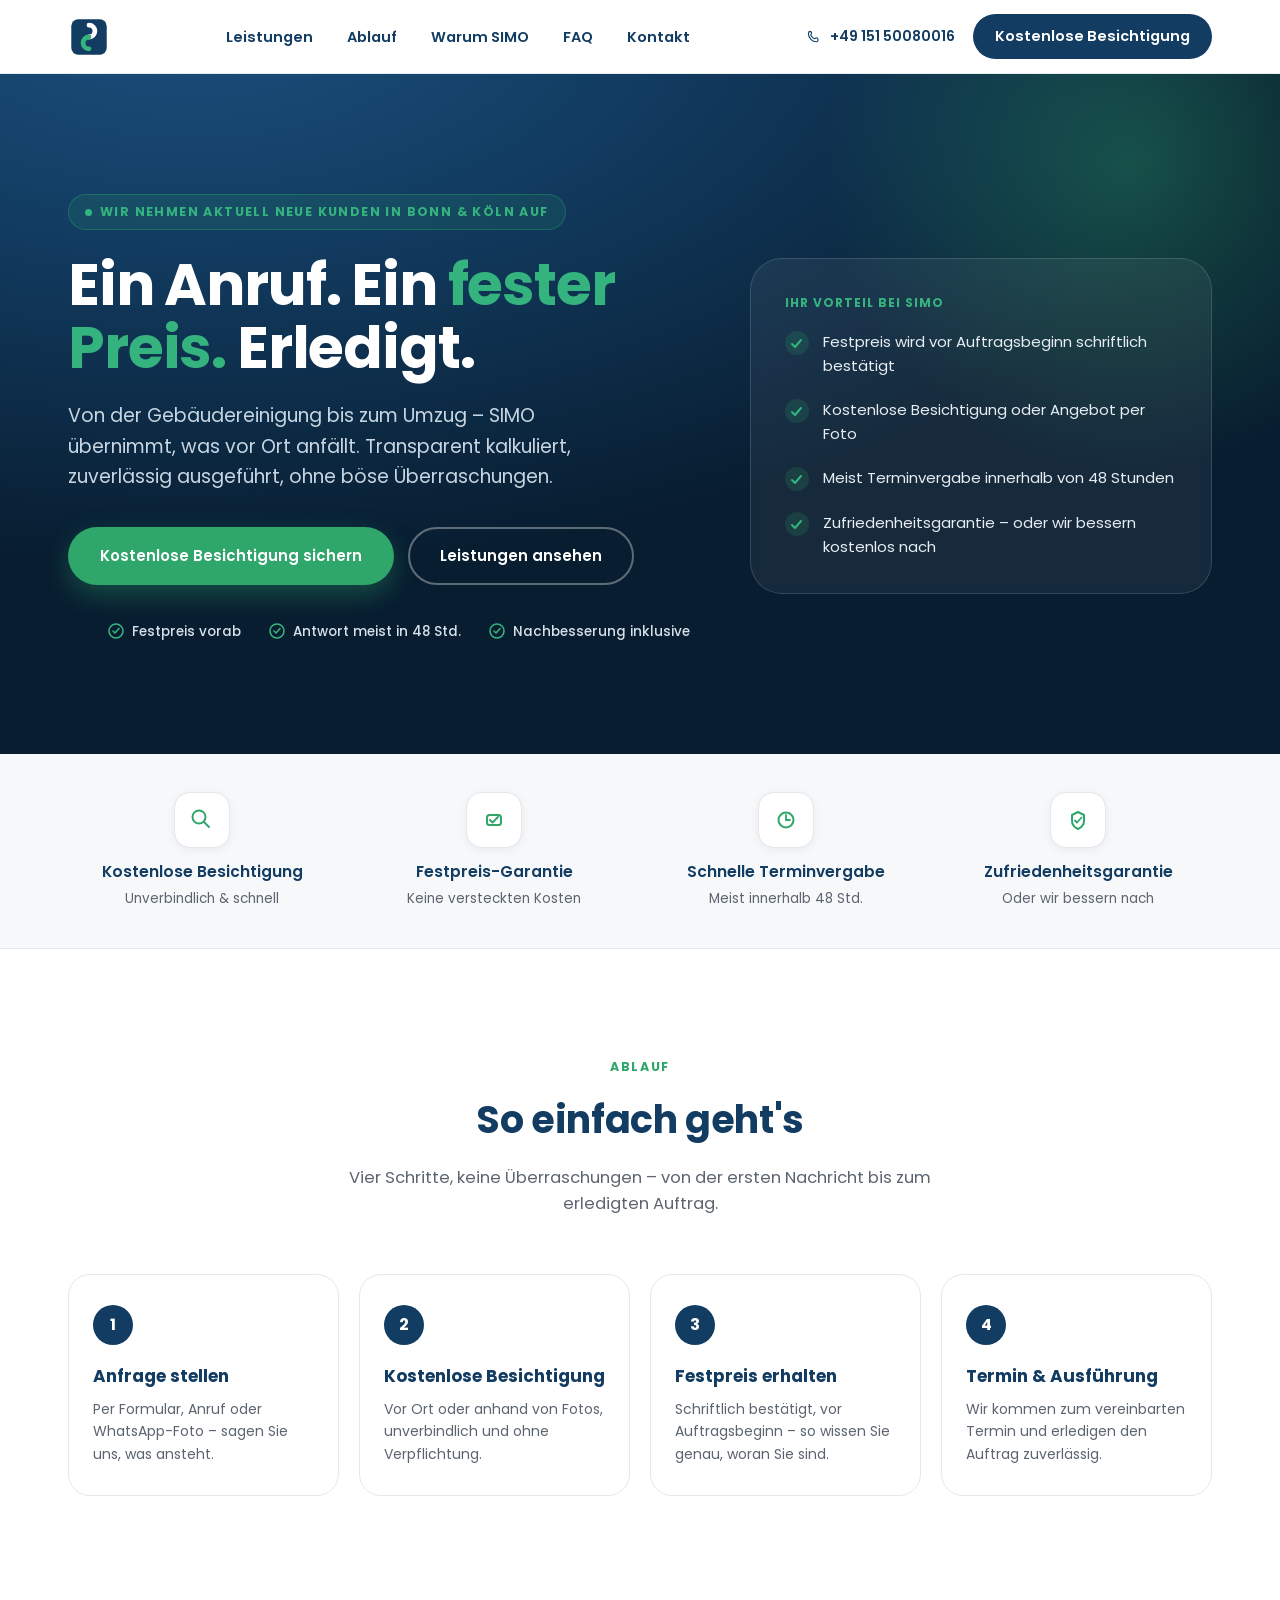
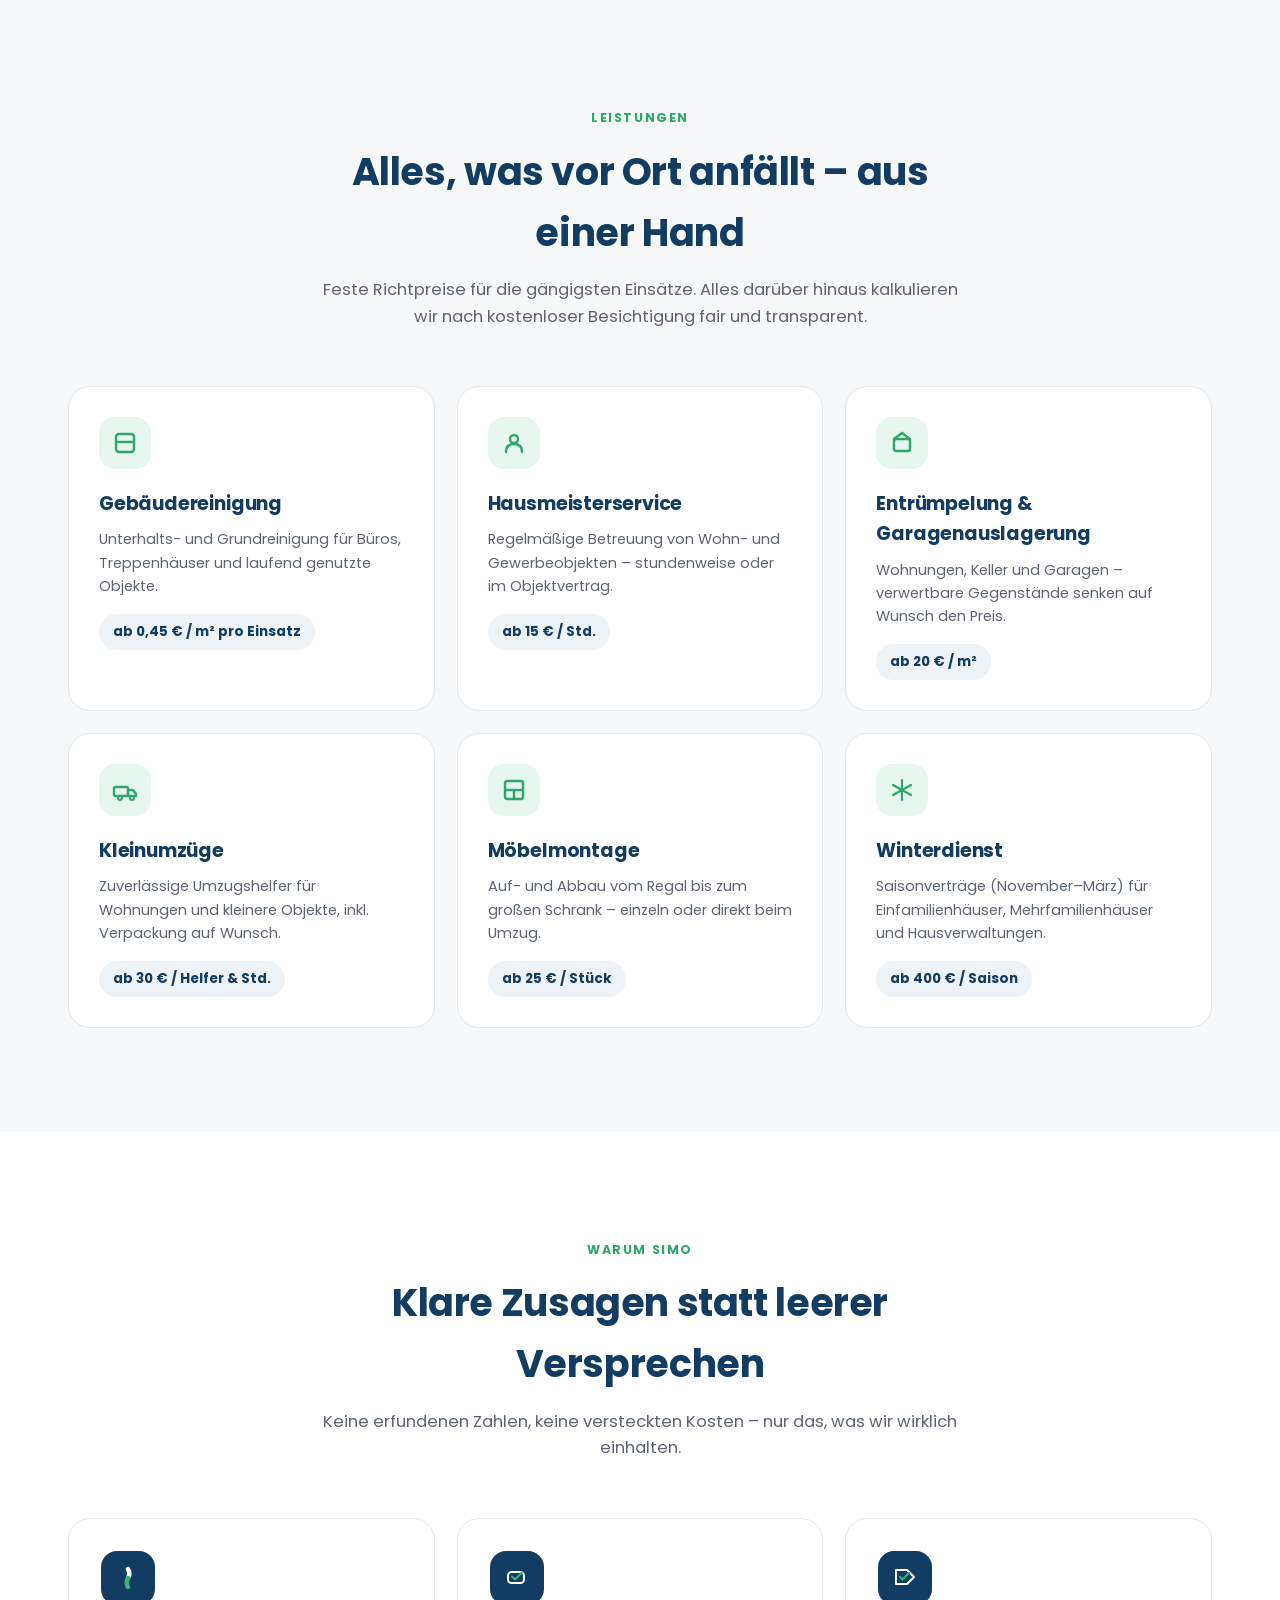
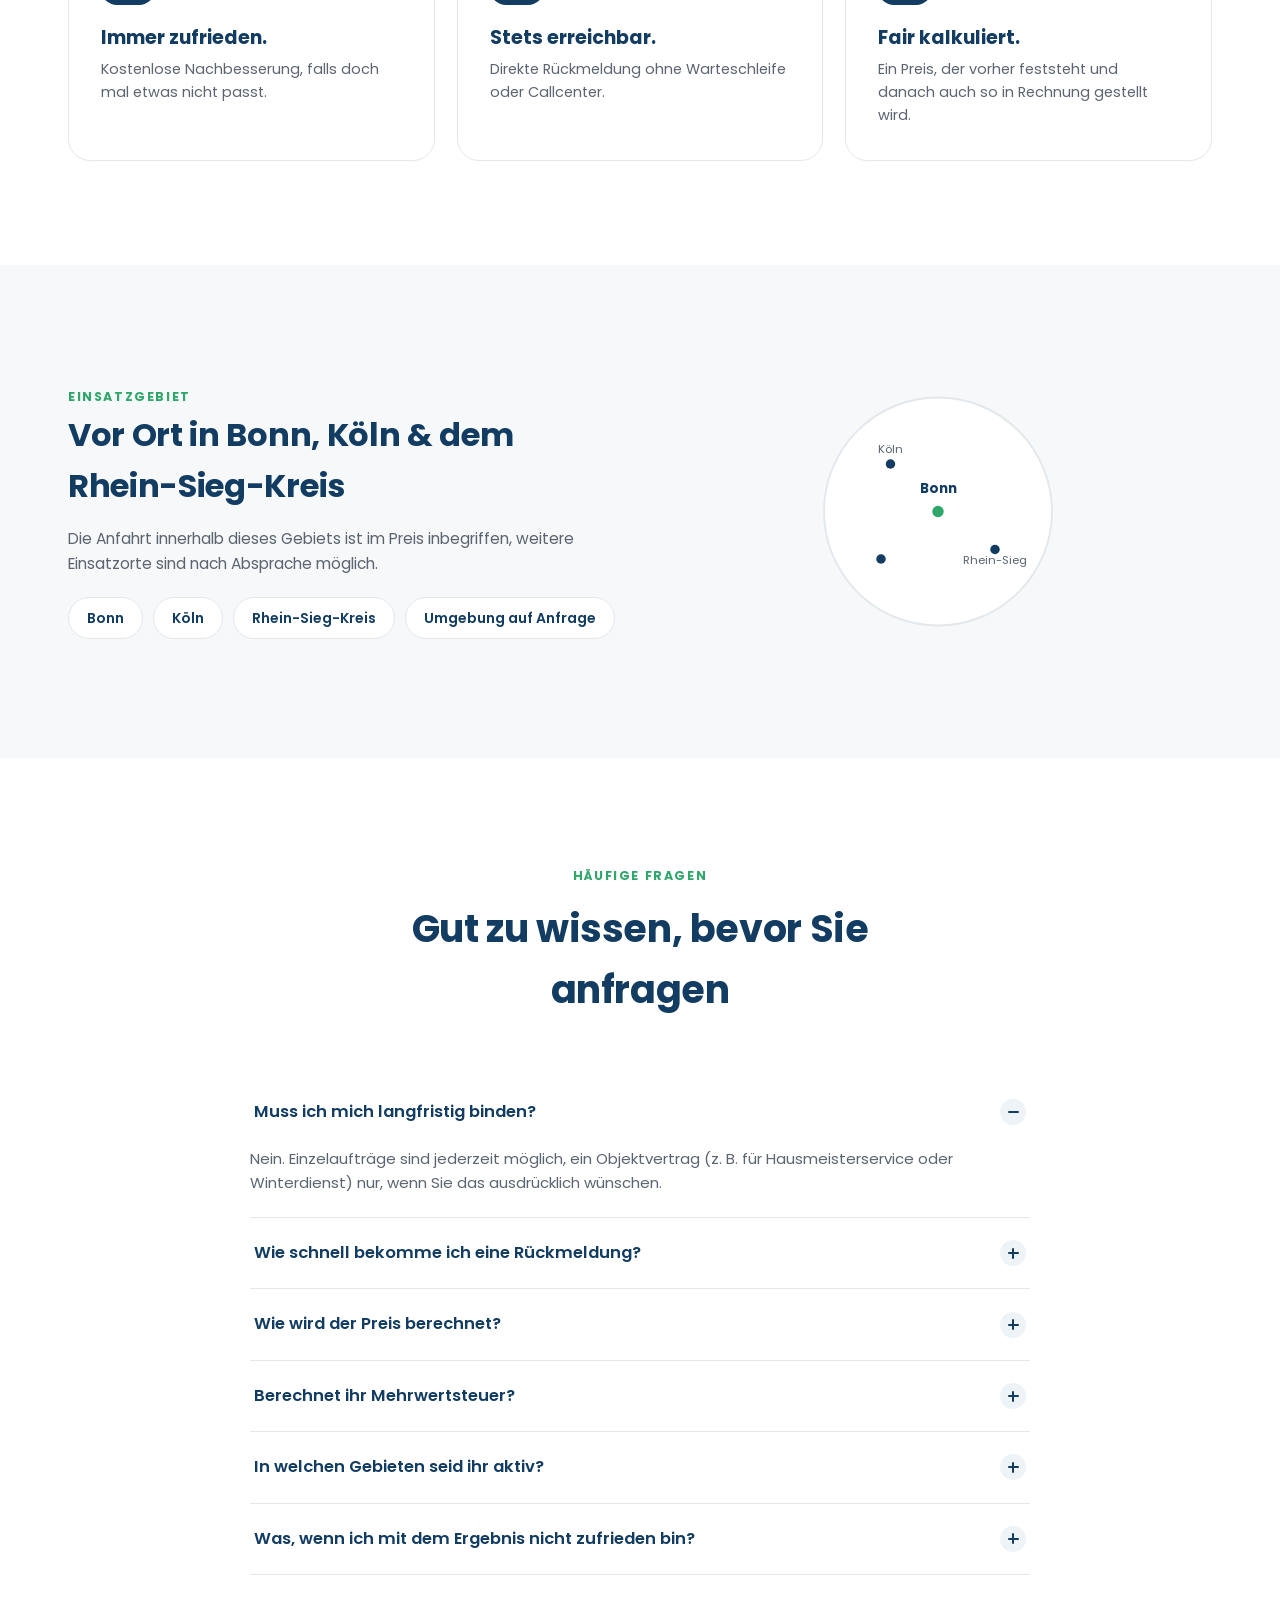
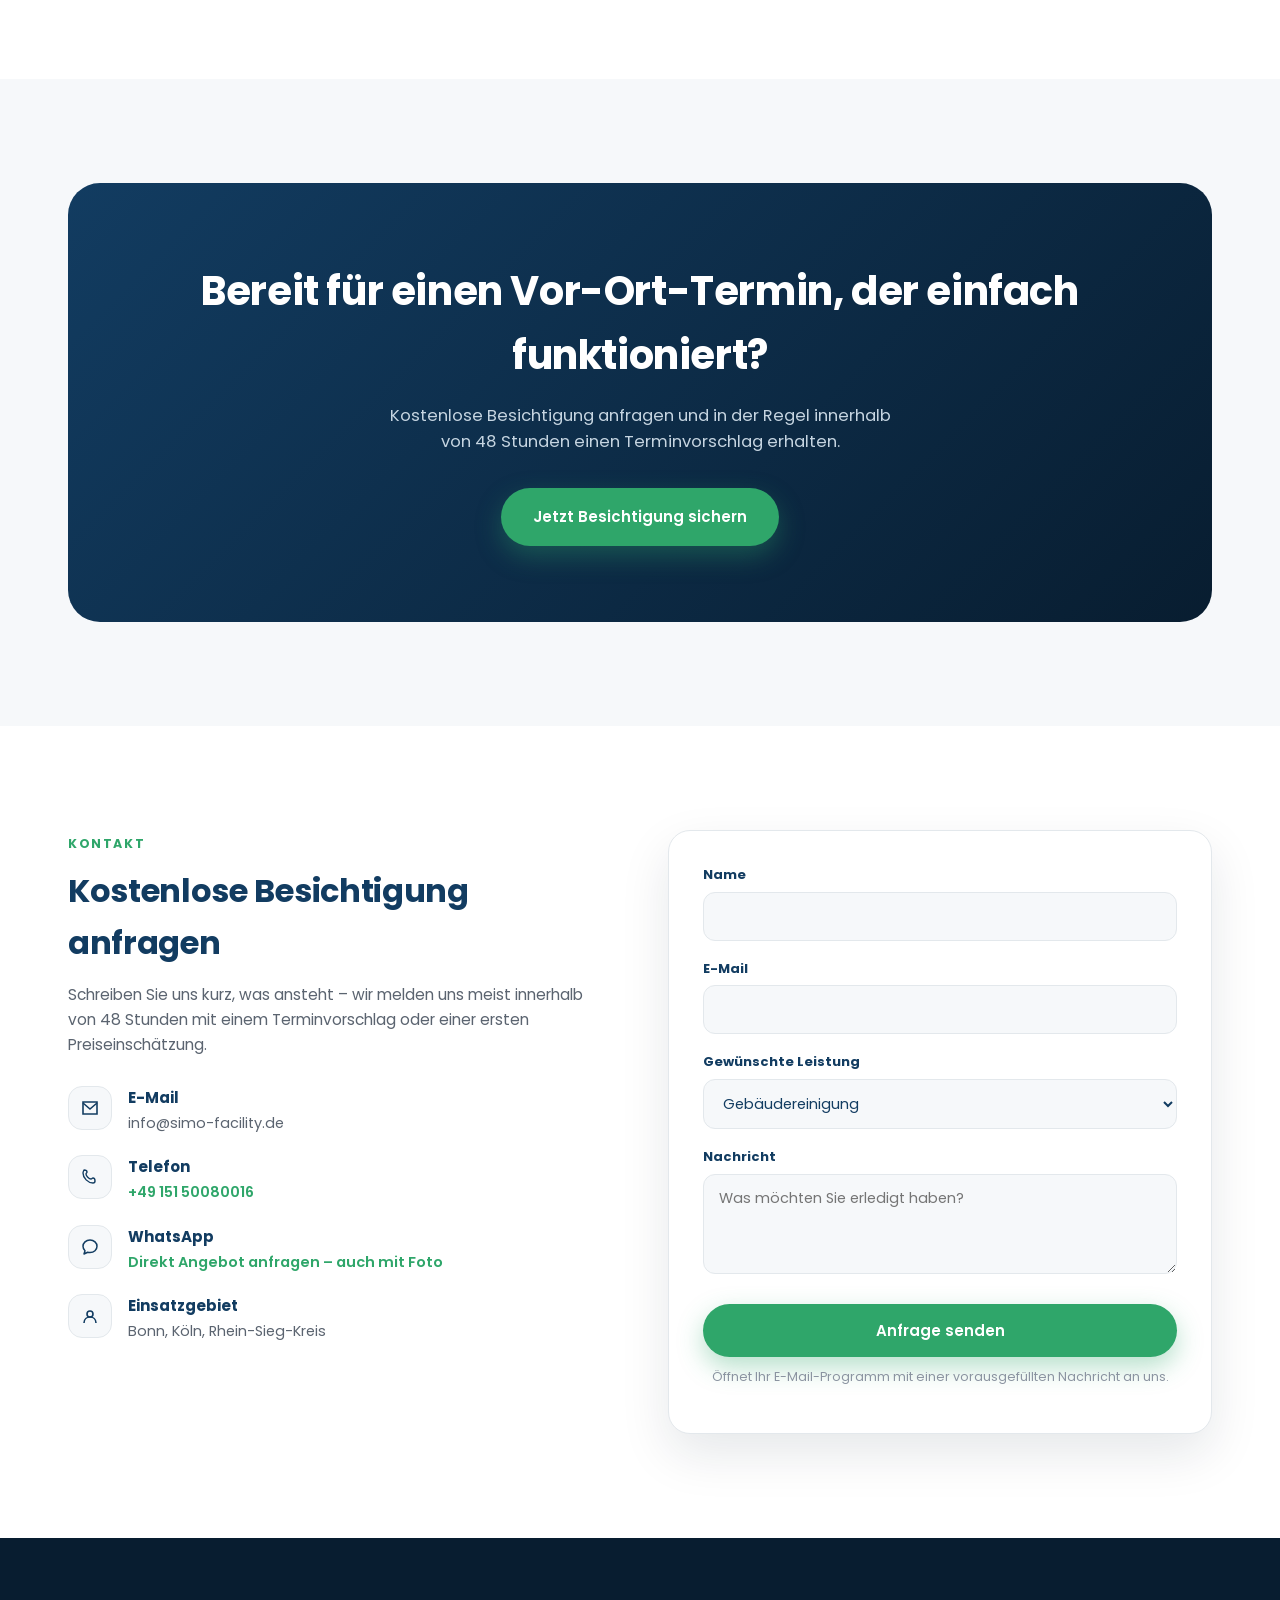
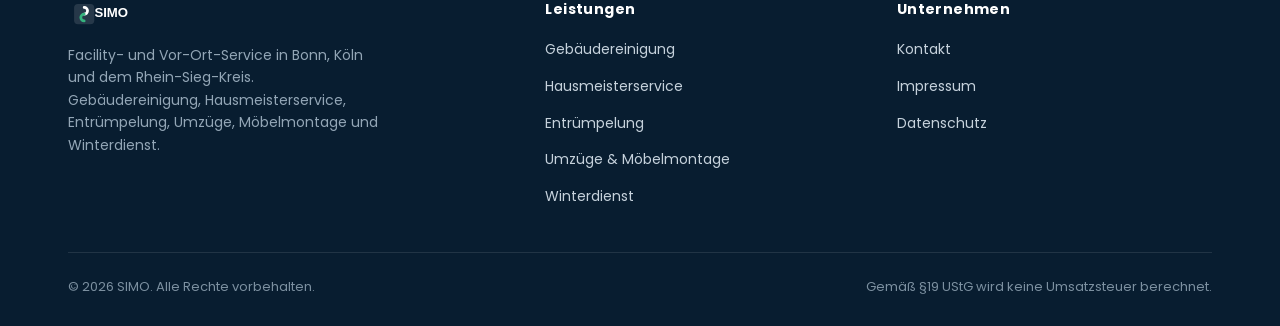
==== commit 080373a7: "Impressum/Datenschutz: Betreiberdaten eingetragen, Nummernformat normalisiert" ====
--- a/index.html
+++ b/index.html
@@ -25,7 +25,7 @@
     <div class="nav-right">
       <a class="nav-phone" href="tel:+4915150080016">
         <svg width="16" height="16" viewBox="0 0 20 20"><path d="M4,3 c2,0 3,1 3,2 c0,1 -1,1 -1,2 c0,2 3,5 5,5 c1,0 1,-1 2,-1 c1,0 2,1 2,3 c0,1 -1,2 -2,2 c-5,0 -10,-5 -10,-10 c0,-1 1,-3 1,-3 z" fill="none" stroke="#123C61" stroke-width="1.4" stroke-linejoin="round"/></svg>
-        +49 1515 0080016
+        +49 151 50080016
       </a>
       <a href="#kontakt" class="nav-cta">Kostenlose Besichtigung</a>
       <button class="nav-toggle" id="navToggle" aria-label="Menü öffnen"><span></span><span></span><span></span></button>
@@ -299,7 +299,7 @@
       </div>
       <div class="contact-detail">
         <div class="icon-wrap"><svg width="20" height="20" viewBox="0 0 20 20"><path d="M4,3 c2,0 3,1 3,2 c0,1 -1,1 -1,2 c0,2 3,5 5,5 c1,0 1,-1 2,-1 c1,0 2,1 2,3 c0,1 -1,2 -2,2 c-5,0 -10,-5 -10,-10 c0,-1 1,-3 1,-3 z" fill="none" stroke="#123C61" stroke-width="1.4" stroke-linejoin="round"/></svg></div>
-        <div><strong>Telefon</strong><span><a href="tel:+4915150080016">+49 1515 0080016</a></span></div>
+        <div><strong>Telefon</strong><span><a href="tel:+4915150080016">+49 151 50080016</a></span></div>
       </div>
       <div class="contact-detail">
         <div class="icon-wrap"><svg width="20" height="20" viewBox="0 0 20 20"><path d="M10,3 c4,0 7,2.8 7,6.3 c0,3.5 -3,6.3 -7,6.3 c-0.8,0 -1.6,-0.1 -2.3,-0.3 L4,17 l1,-3.2 c-1.2,-1.1 -2,-2.7 -2,-4.5 C3,5.8 6,3 10,3 z" fill="none" stroke="#123C61" stroke-width="1.5" stroke-linejoin="round"/></svg></div>
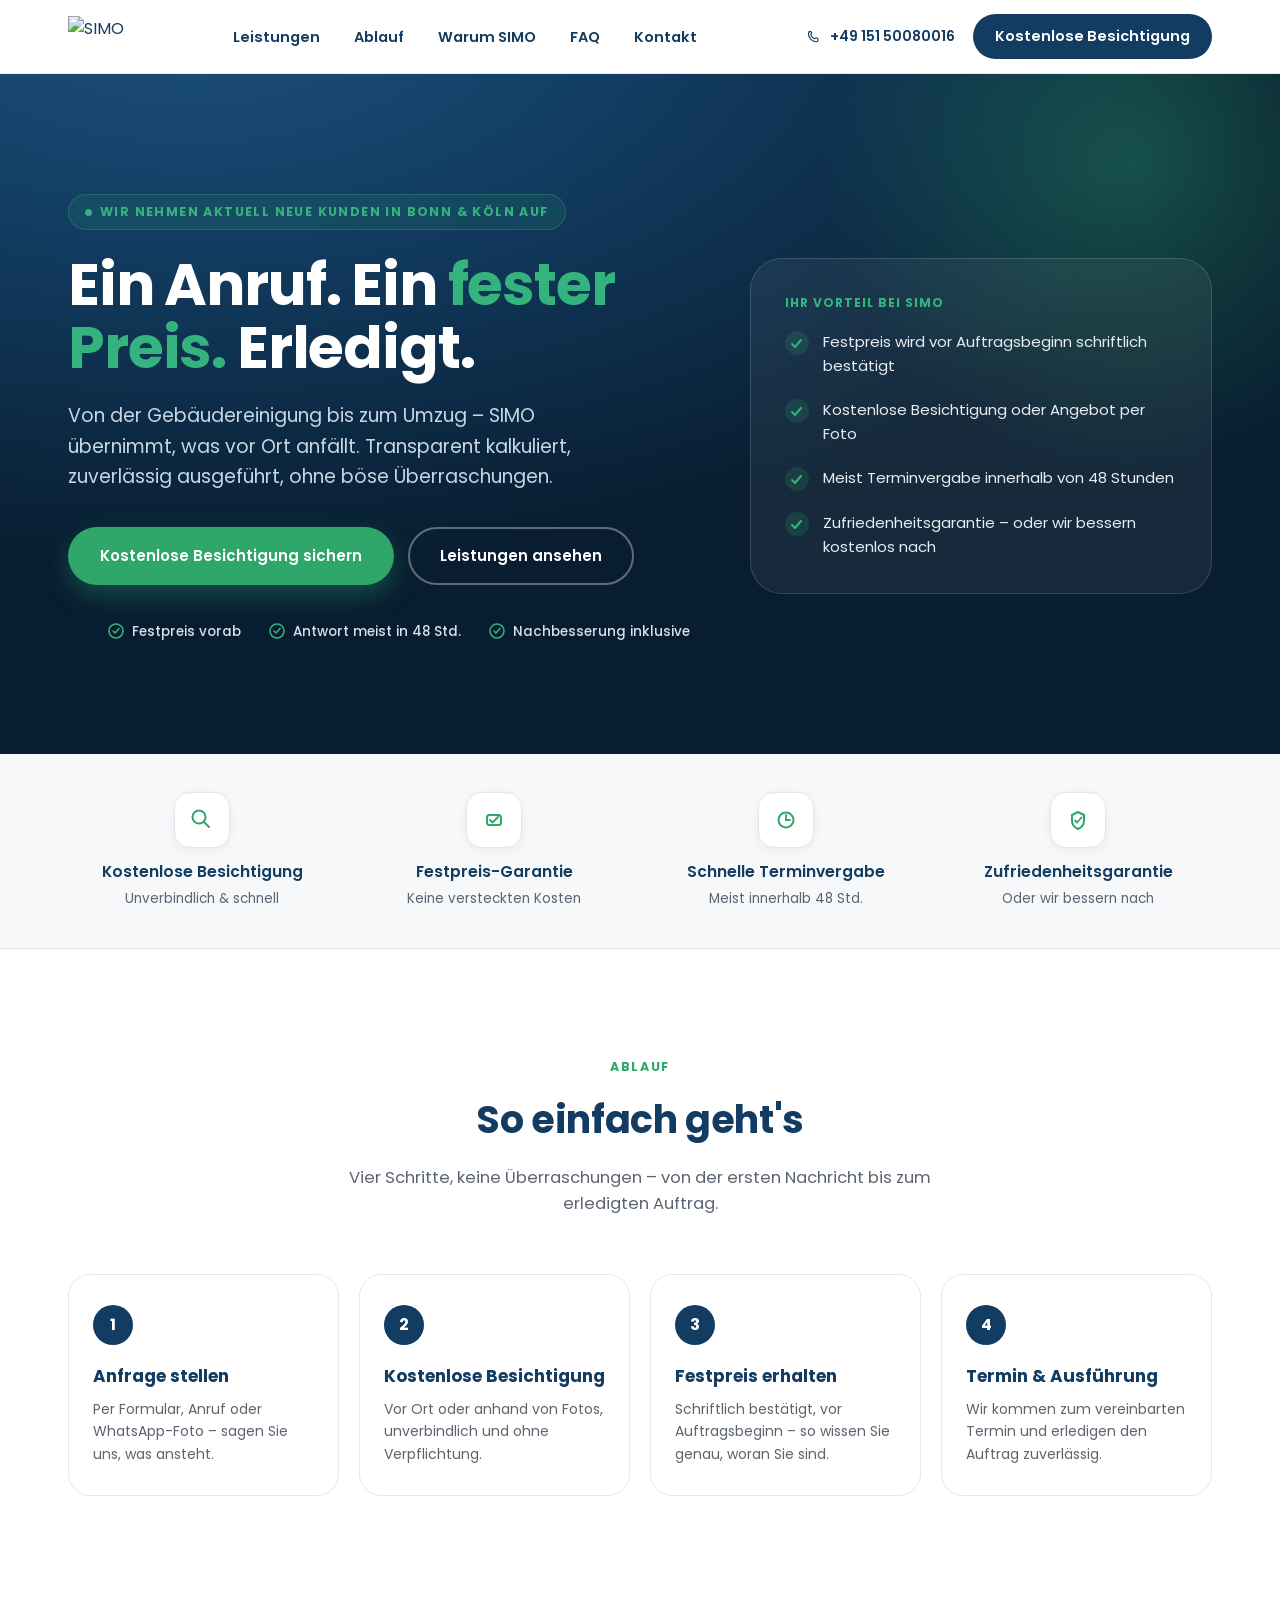
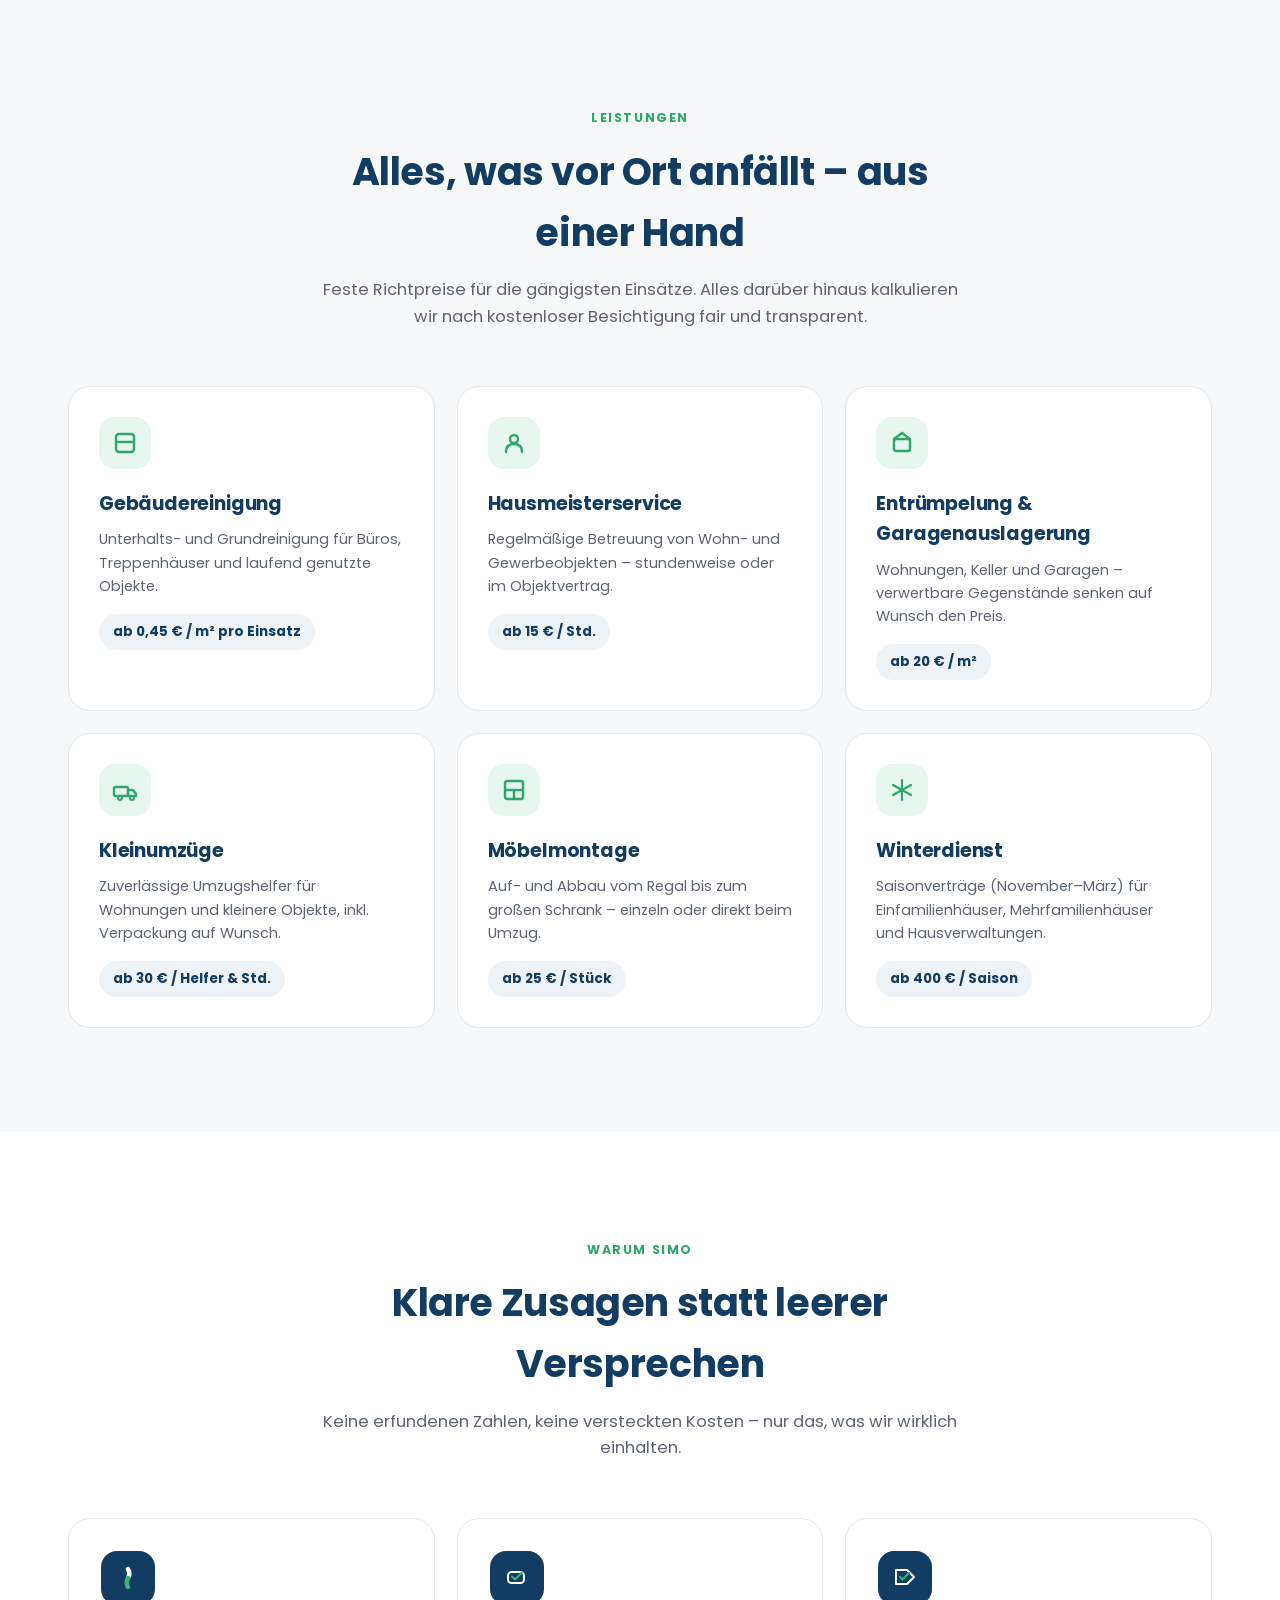
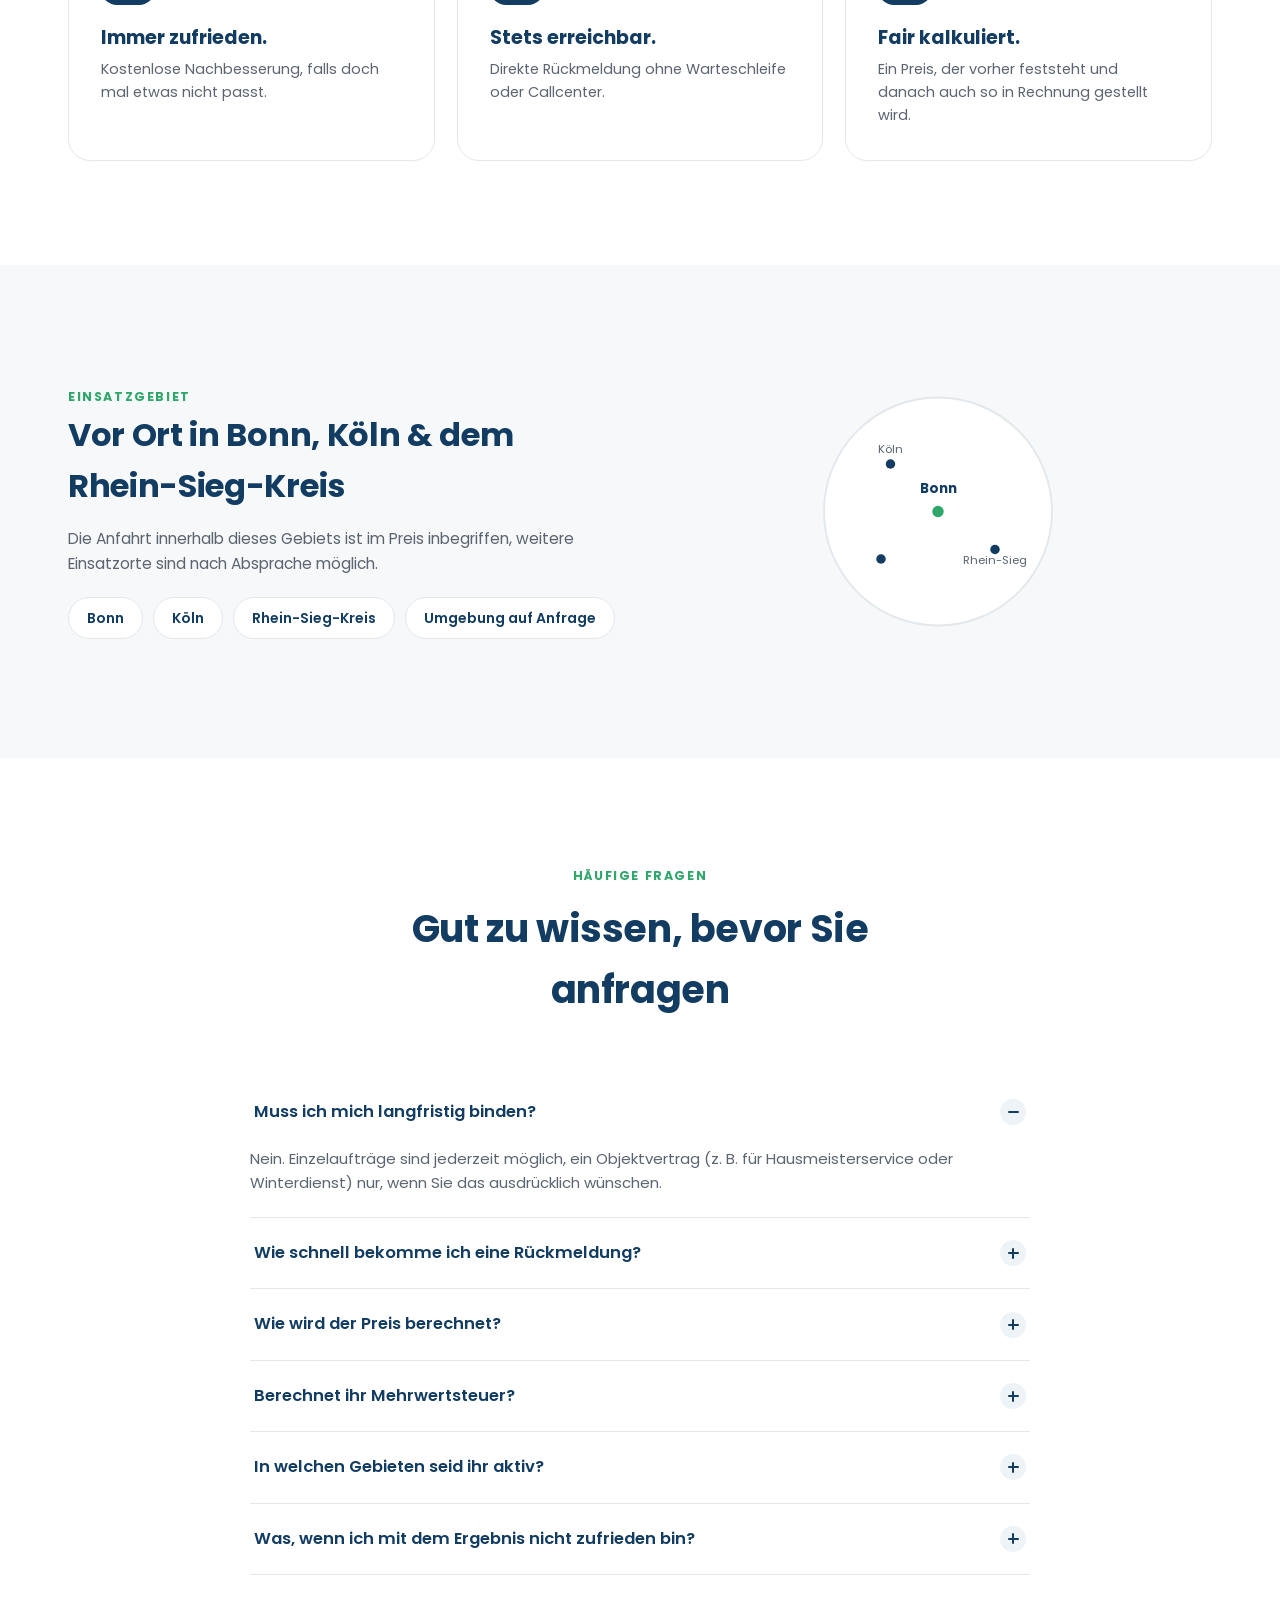
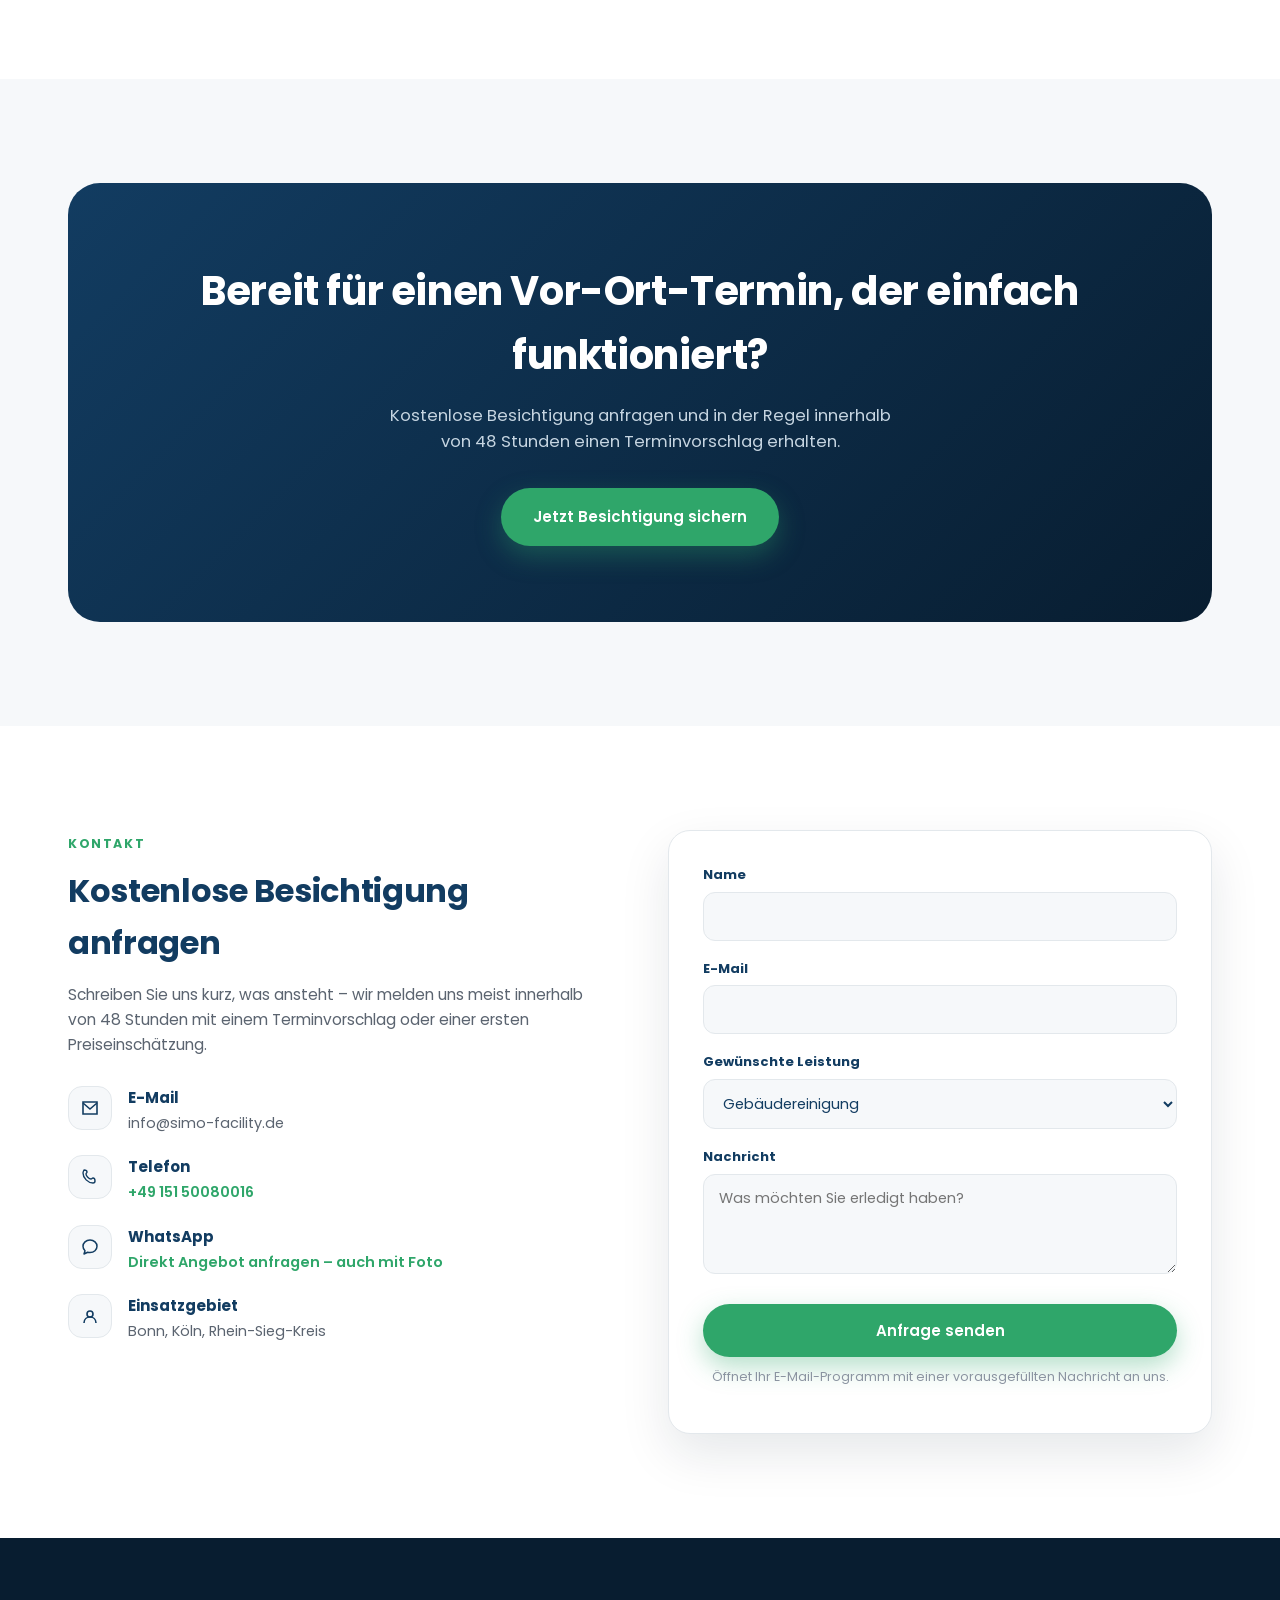
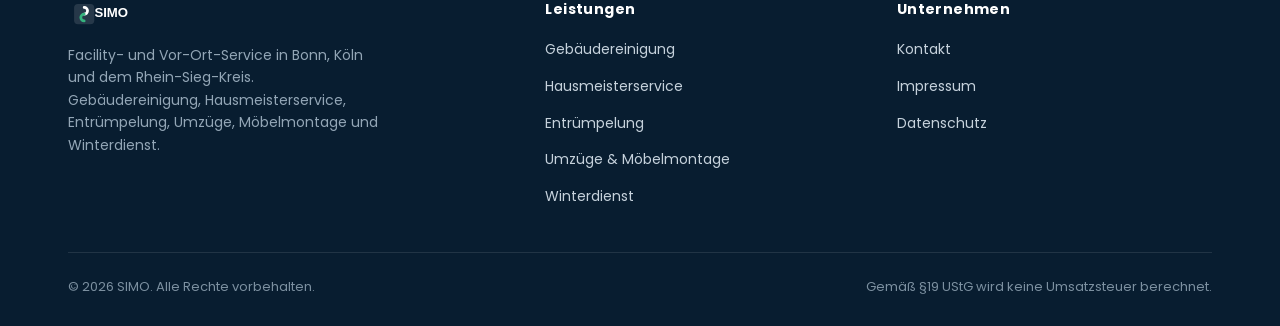
==== commit 32ef6469: "Add files via upload Fix: Overflow mobil, freistehendes Logo, OS-Plattform-Hinweis entfernt" ====
--- a/index.html
+++ b/index.html
@@ -14,7 +14,7 @@
 
 <header id="site-header">
   <nav class="nav">
-    <a href="#top" class="logo"><img src="assets/icon.svg" alt="SIMO"></a>
+    <a href="#top" class="logo"><img src="assets/logo_mark.svg" alt="SIMO"></a>
     <ul class="nav-links">
       <li><a href="#leistungen">Leistungen</a></li>
       <li><a href="#ablauf">Ablauf</a></li>
--- a/styles.css
+++ b/styles.css
@@ -65,6 +65,8 @@
 
 * { box-sizing: border-box; }
 html { scroll-behavior: smooth; }
+/* Horizontales Überlaufen hart unterbinden (clip erzeugt keinen Scroll-Container, sticky bleibt intakt) */
+html, body { overflow-x: clip; }
 @media (prefers-reduced-motion: reduce) {
   html { scroll-behavior: auto; }
   * { animation-duration: 0.01ms !important; transition-duration: 0.01ms !important; }
@@ -215,6 +217,7 @@
   display: inline-flex;
   align-items: center;
   gap: 8px;
+  max-width: 100%;
   font-size: 12.5px;
   font-weight: 700;
   letter-spacing: 1.4px;
@@ -538,6 +541,7 @@
 }
 
 @media (max-width: 600px) {
+  .eyebrow { font-size: 11px; letter-spacing: 1px; }
   .process-grid, .services-grid, .usp-grid { grid-template-columns: 1fr; }
   .final-cta { margin: 0 16px; padding: 40px 24px; }
   .hero-microtrust { gap: 14px 20px; }
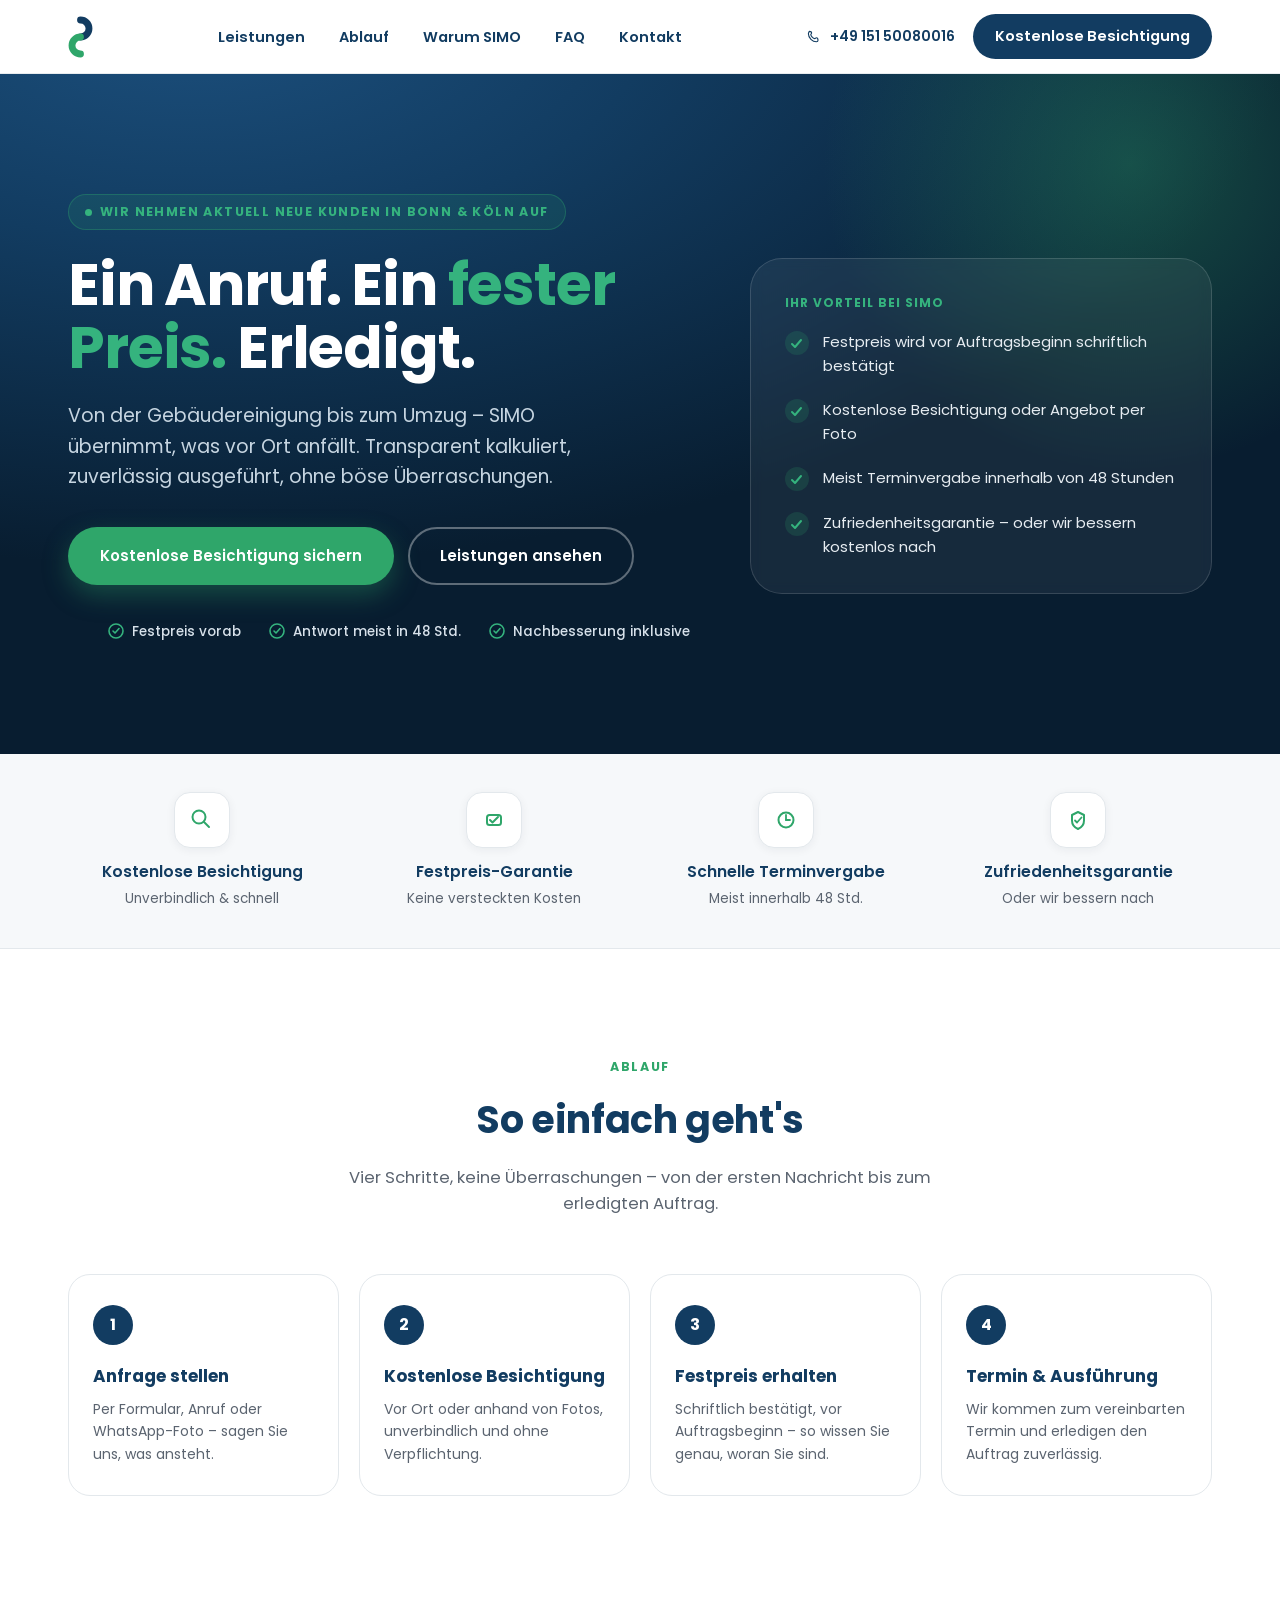
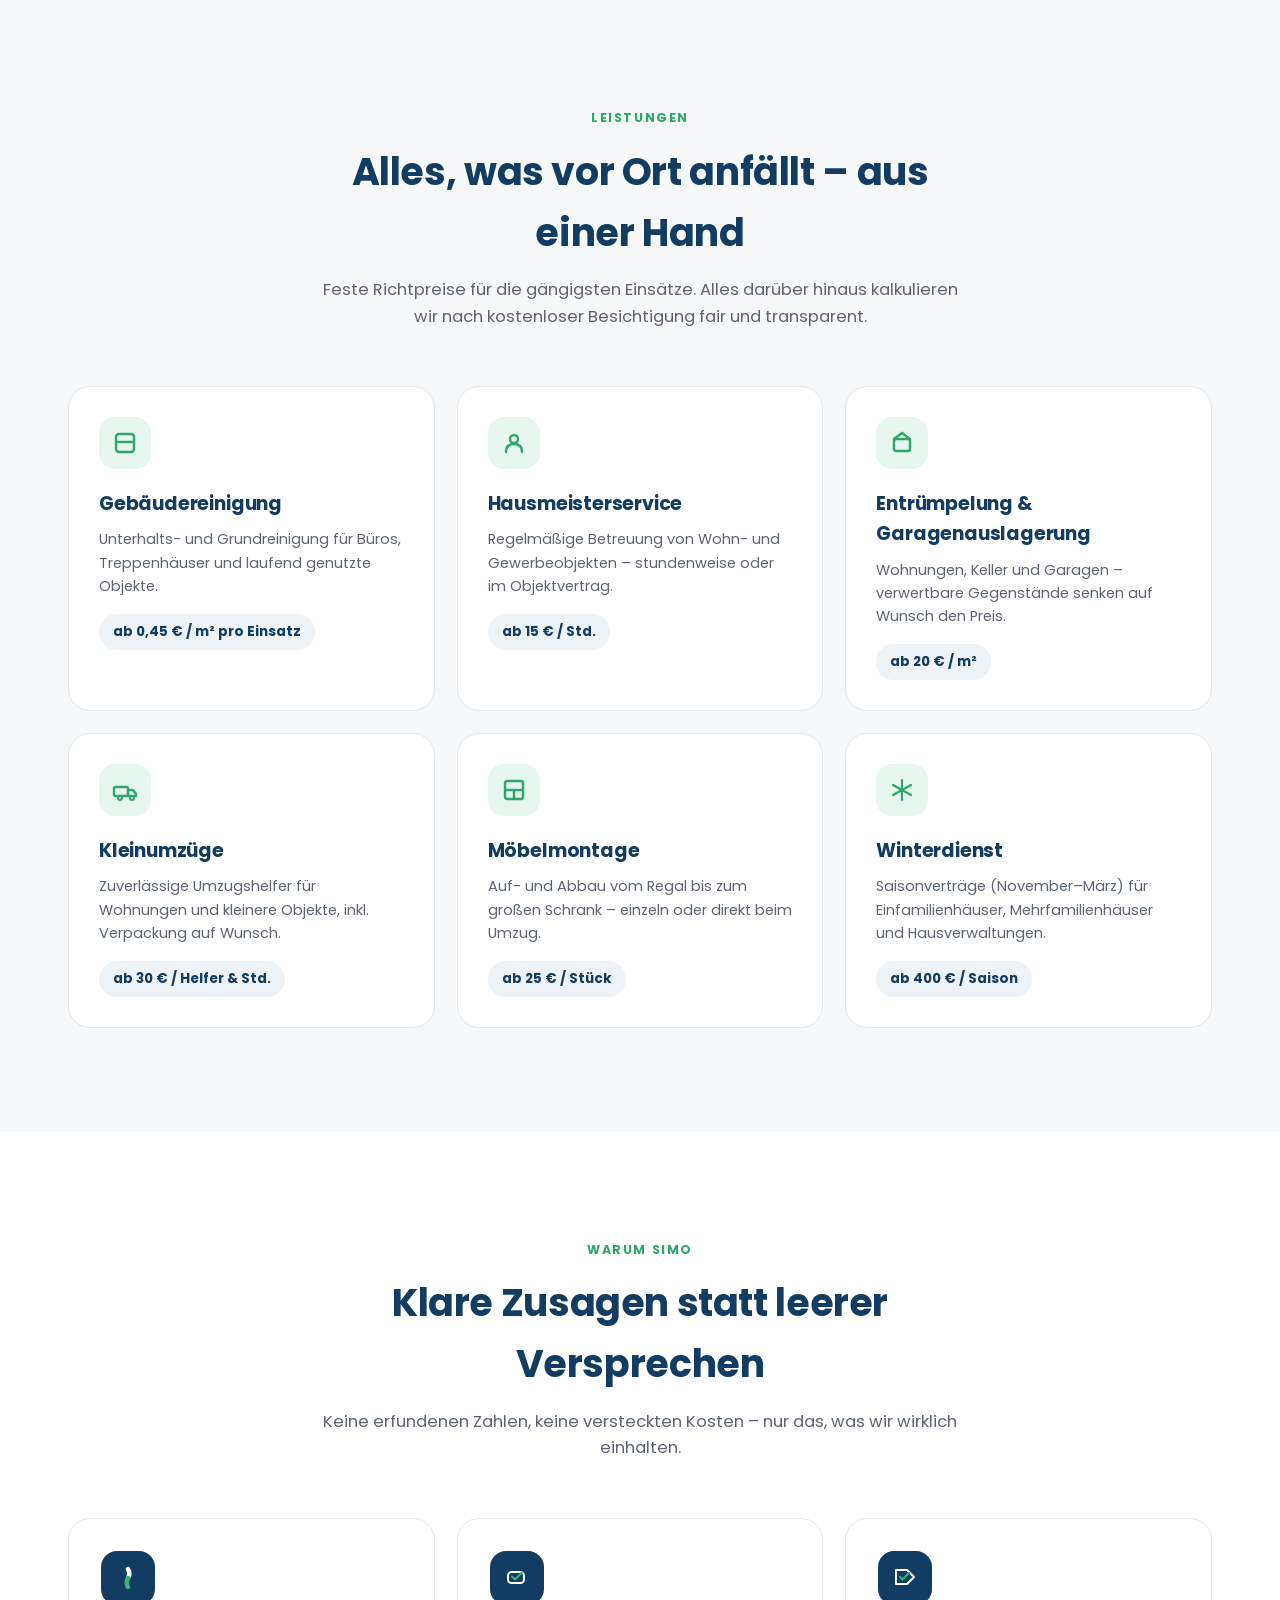
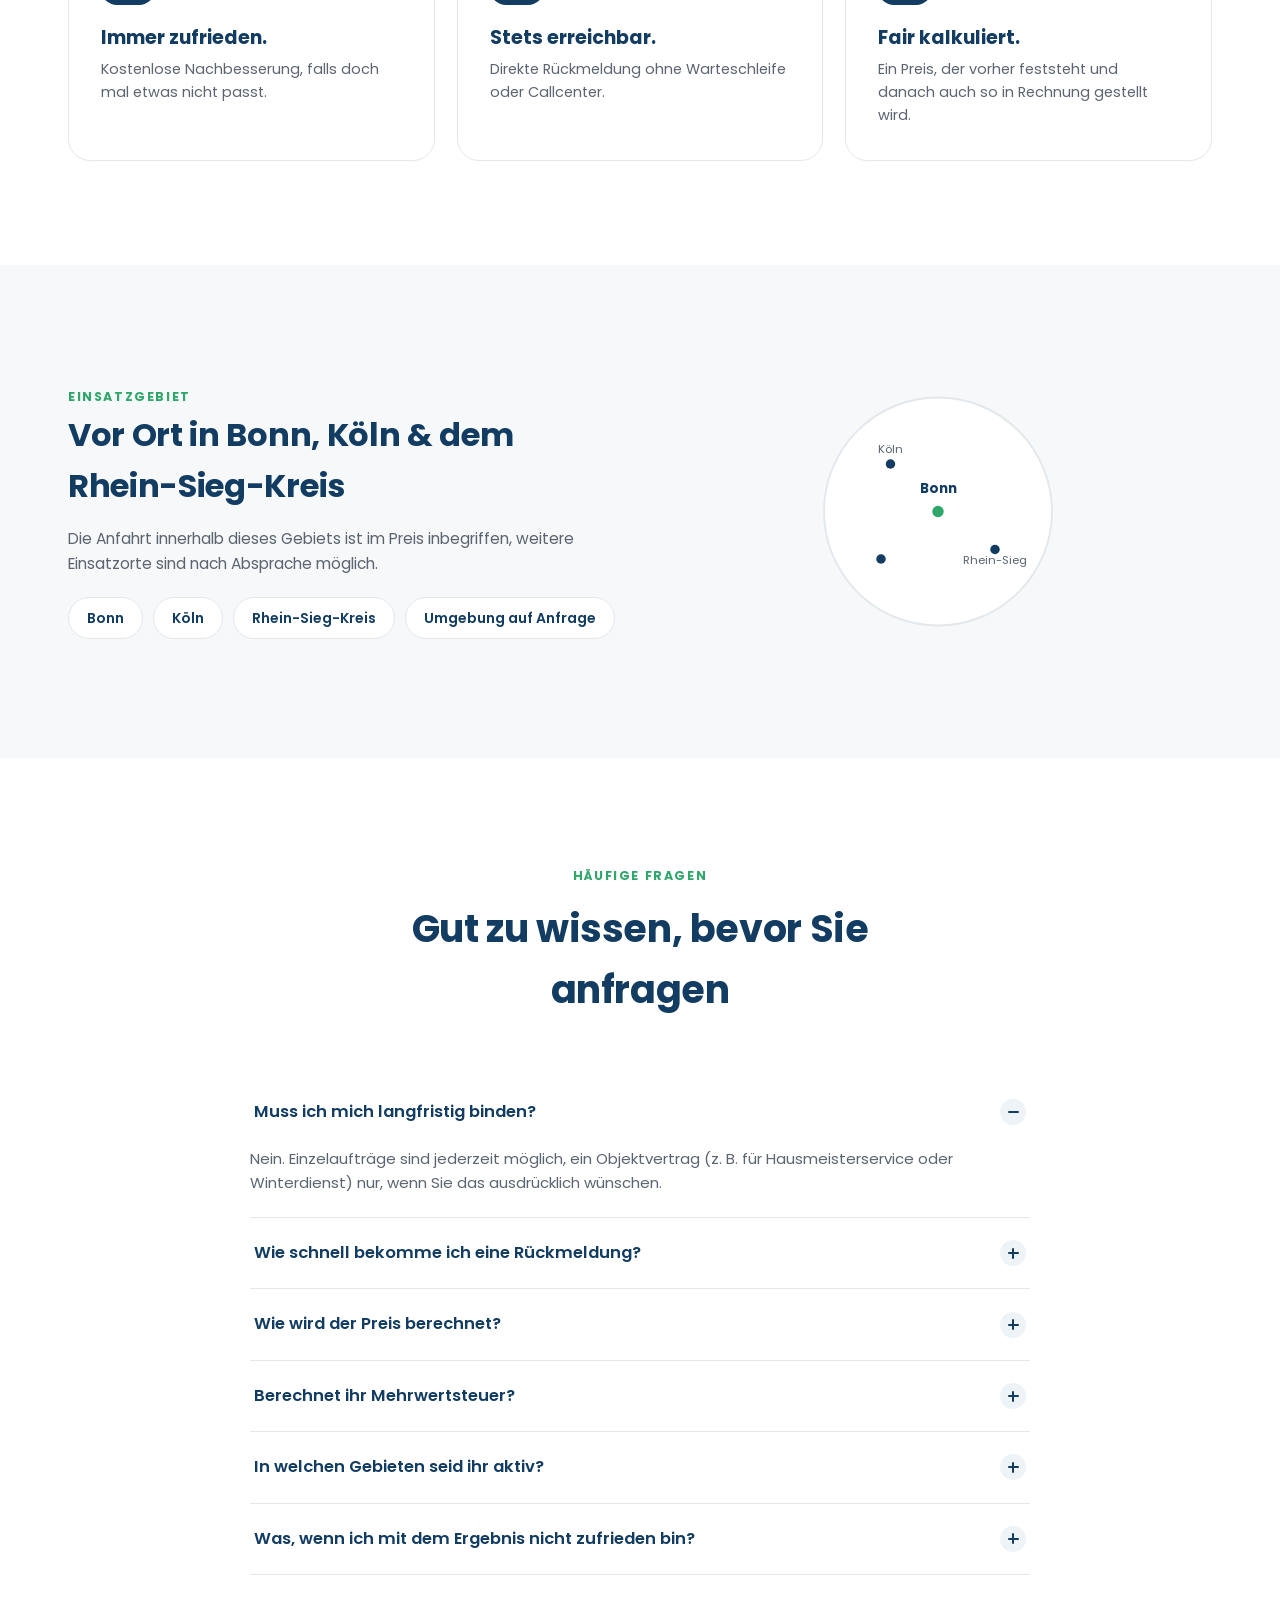
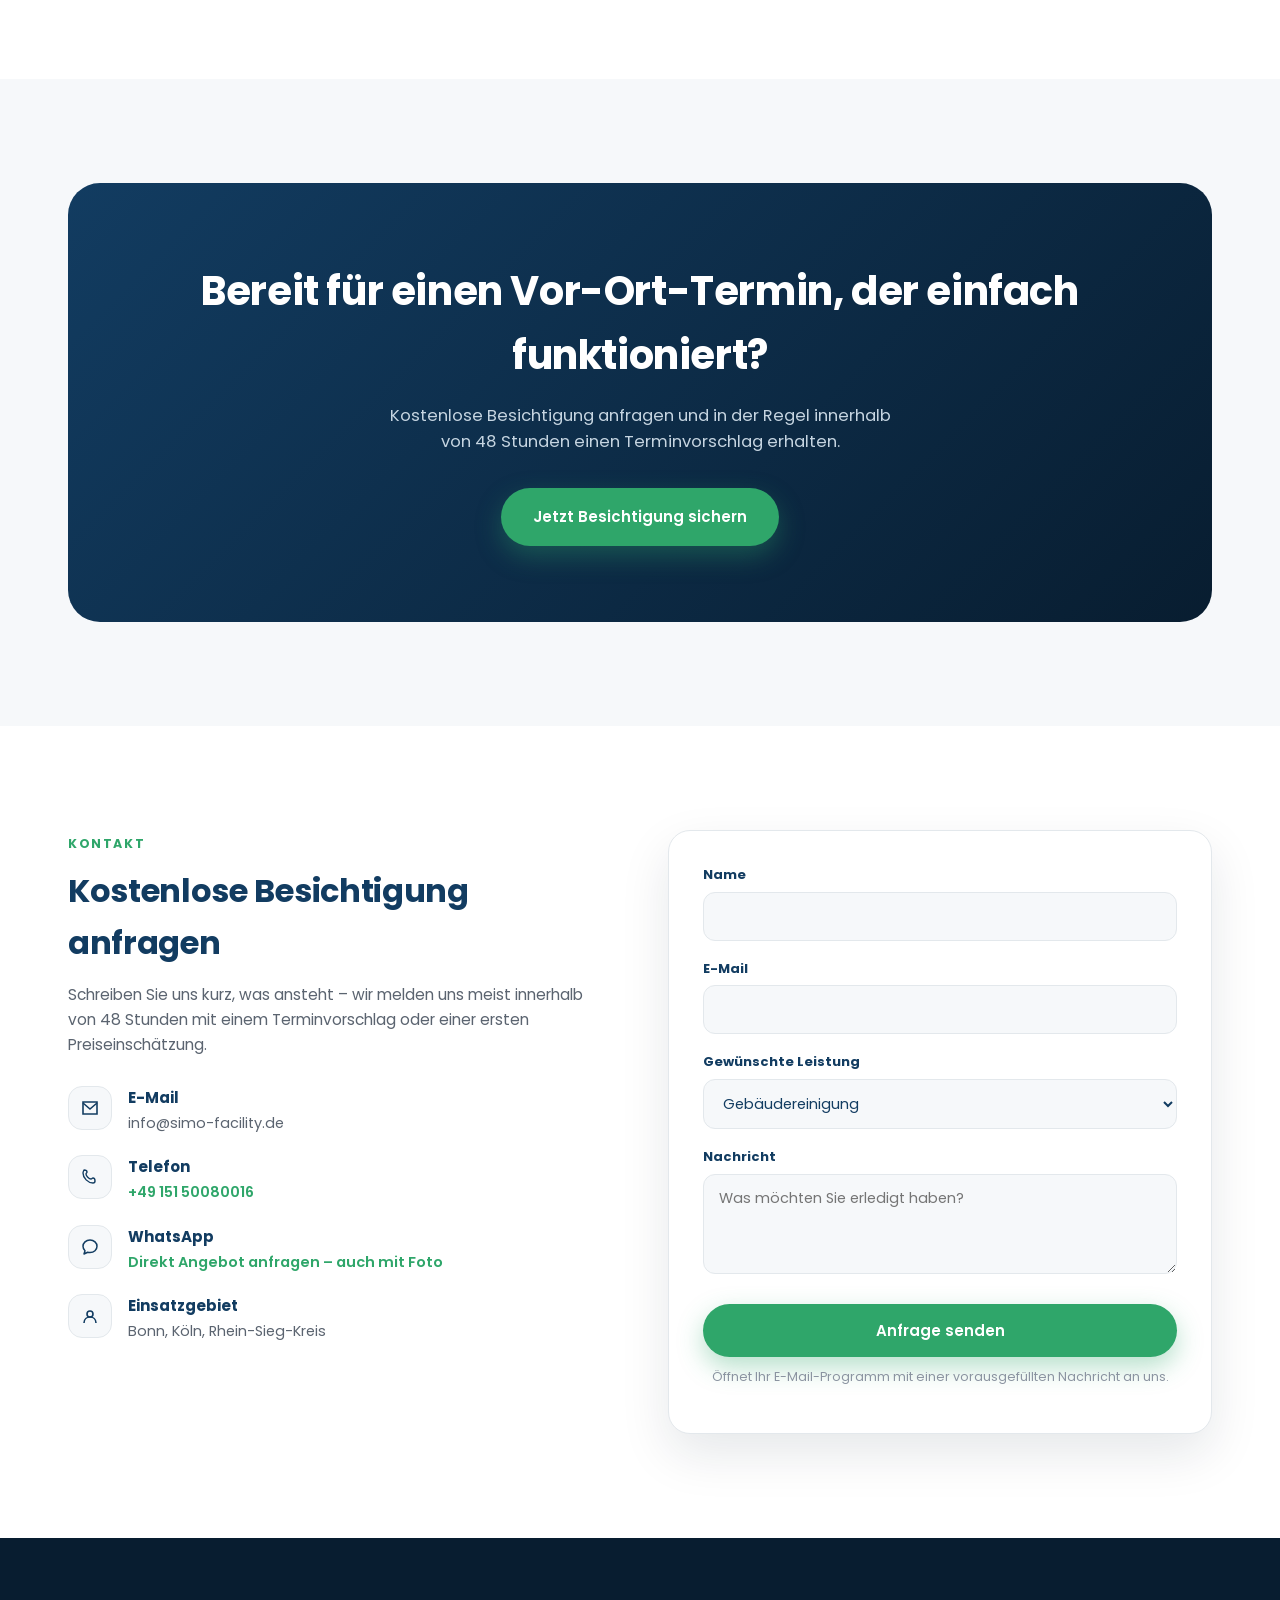
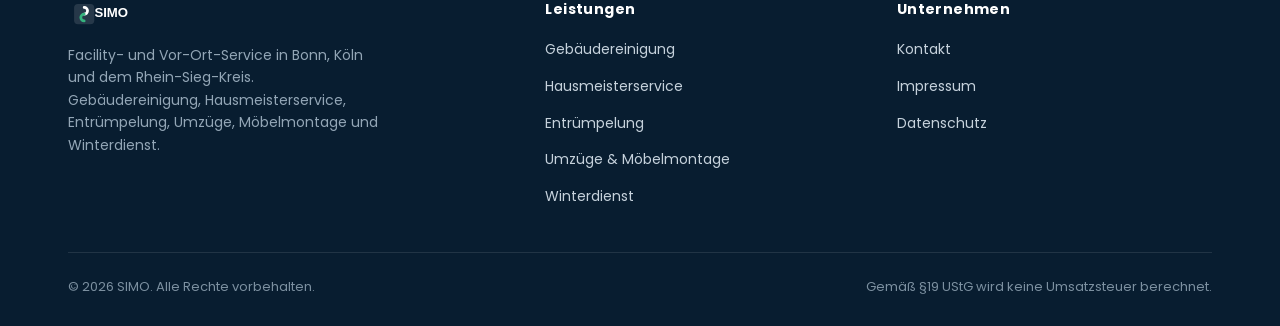
==== commit 24487464: "Add files via upload" ====
--- a/index.html
+++ b/index.html
@@ -311,7 +311,7 @@
       </div>
     </div>
 
-    <form class="contact-form reveal" action="mailto:info@simo-facility.de" method="post" enctype="text/plain">
+    <form class="contact-form reveal" id="contactForm">
       <div>
         <label for="name">Name</label>
         <input type="text" id="name" name="Name" required>
--- a/styles.css
+++ b/styles.css
@@ -297,7 +297,8 @@
 /* Trust bar */
 .trustbar { background: var(--light); border-bottom: 1px solid var(--border); padding: 38px 0; }
 .trustbar .container { display: grid; grid-template-columns: repeat(4, 1fr); gap: 24px; }
-.trust-item { text-align: center; padding: 0 8px; }
+.trust-item { text-align: center; padding: 0 8px; min-width: 0; }
+.trust-item h4, .trust-item p { hyphens: auto; overflow-wrap: break-word; }
 .trust-item .icon-wrap {
   width: 56px; height: 56px; margin: 0 auto 12px; border-radius: 16px;
   background: var(--white); border: 1px solid var(--border);
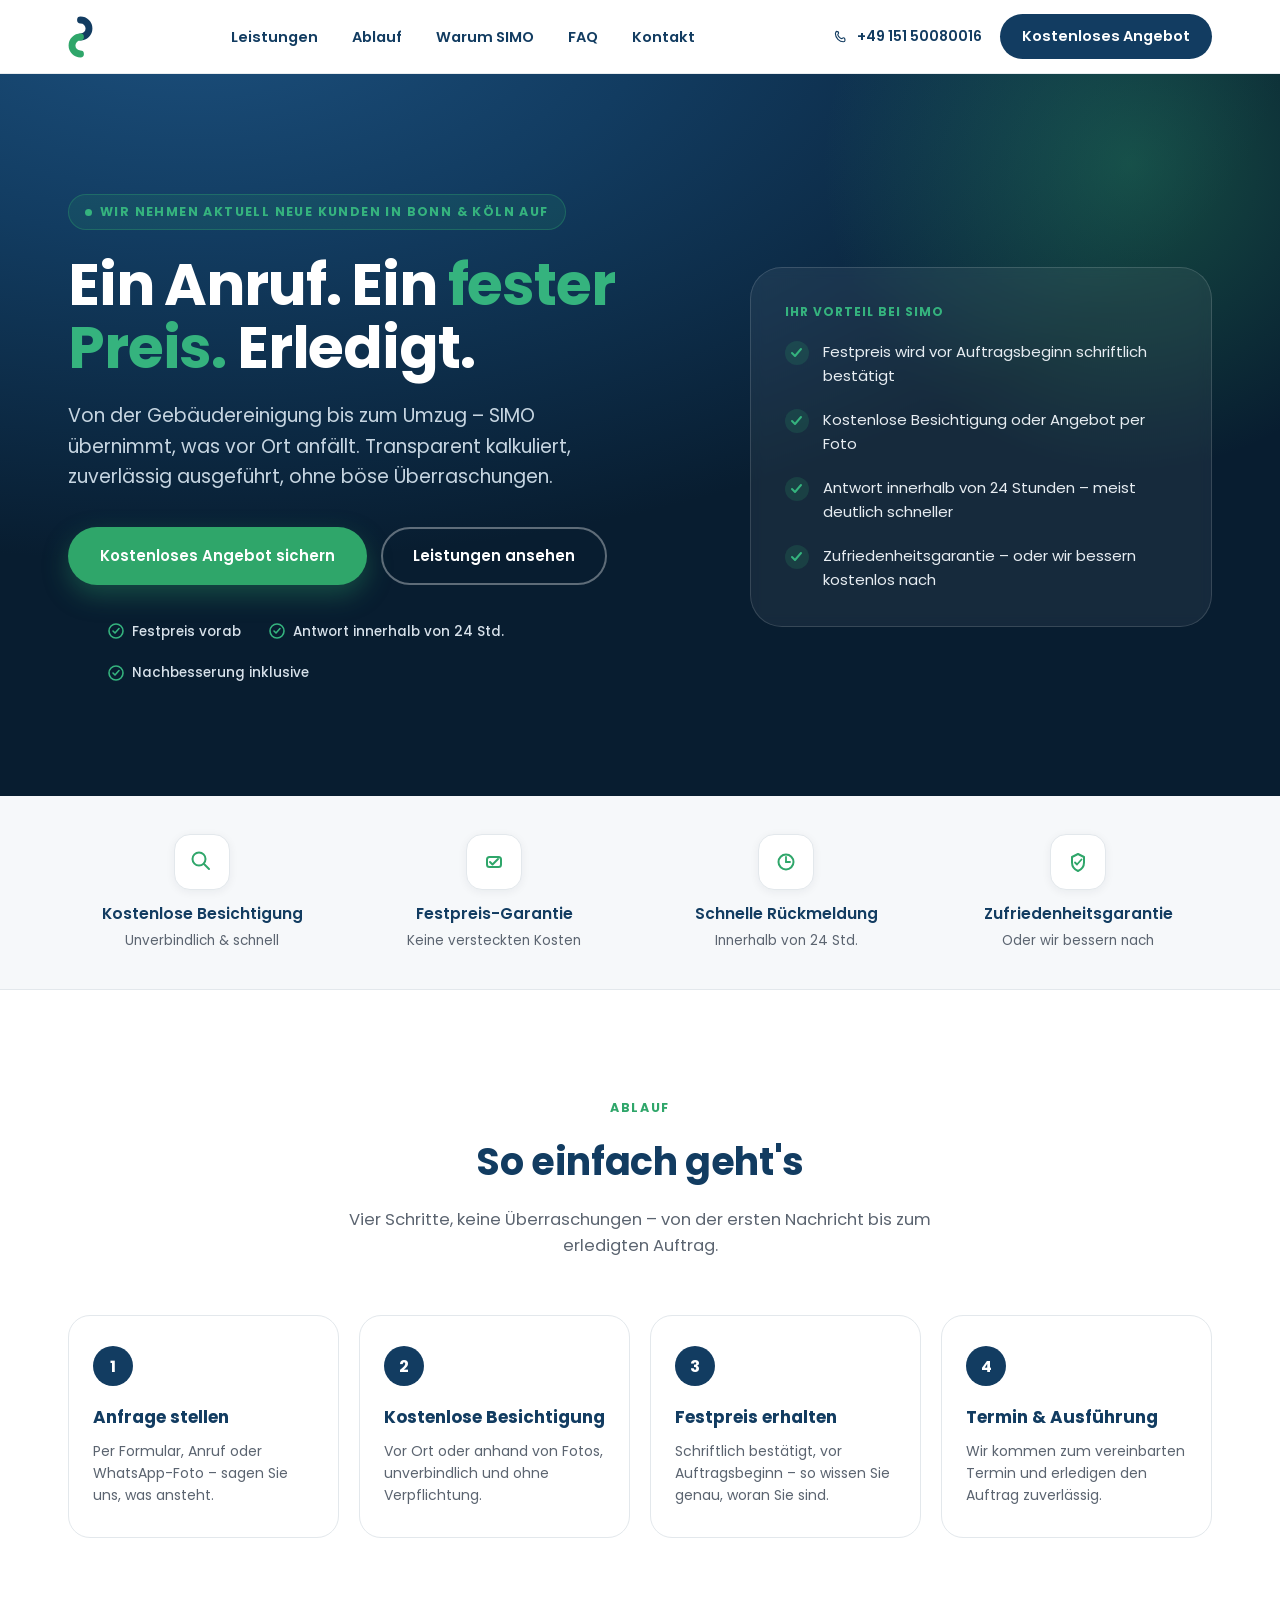
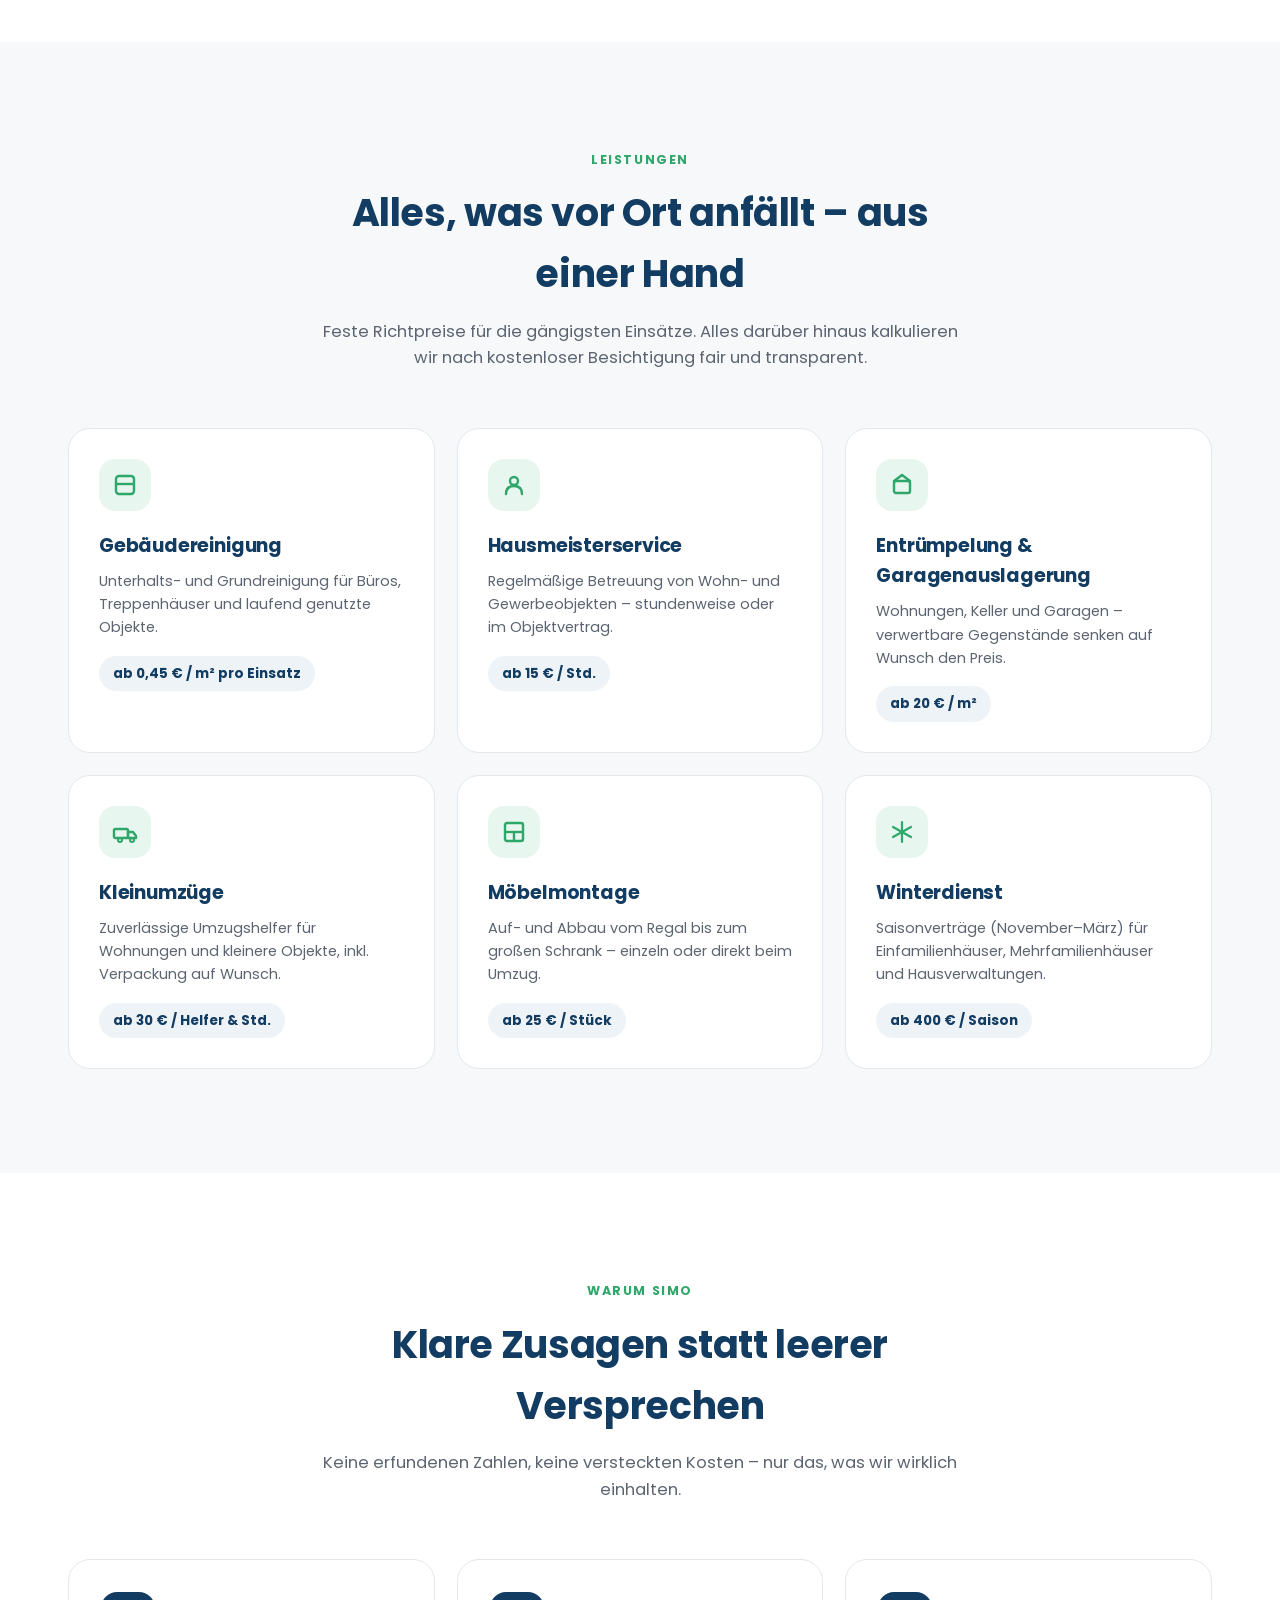
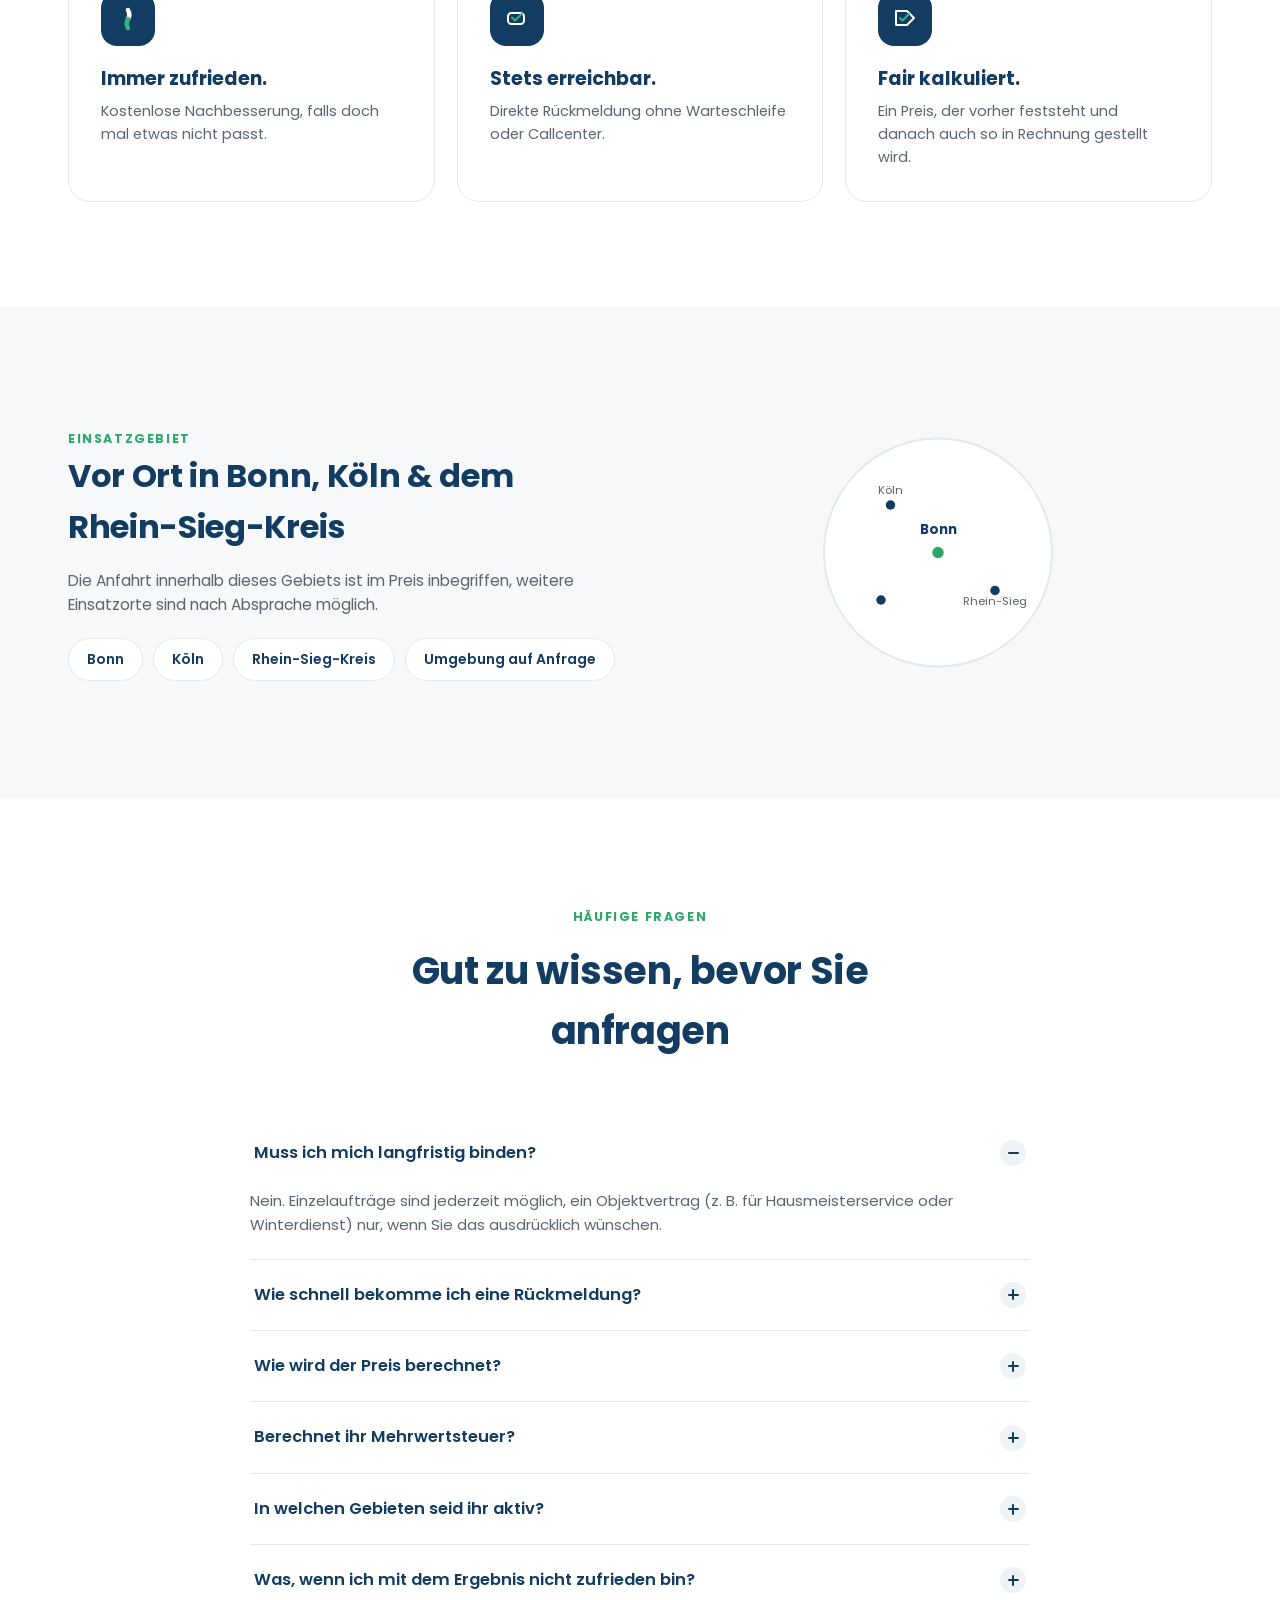
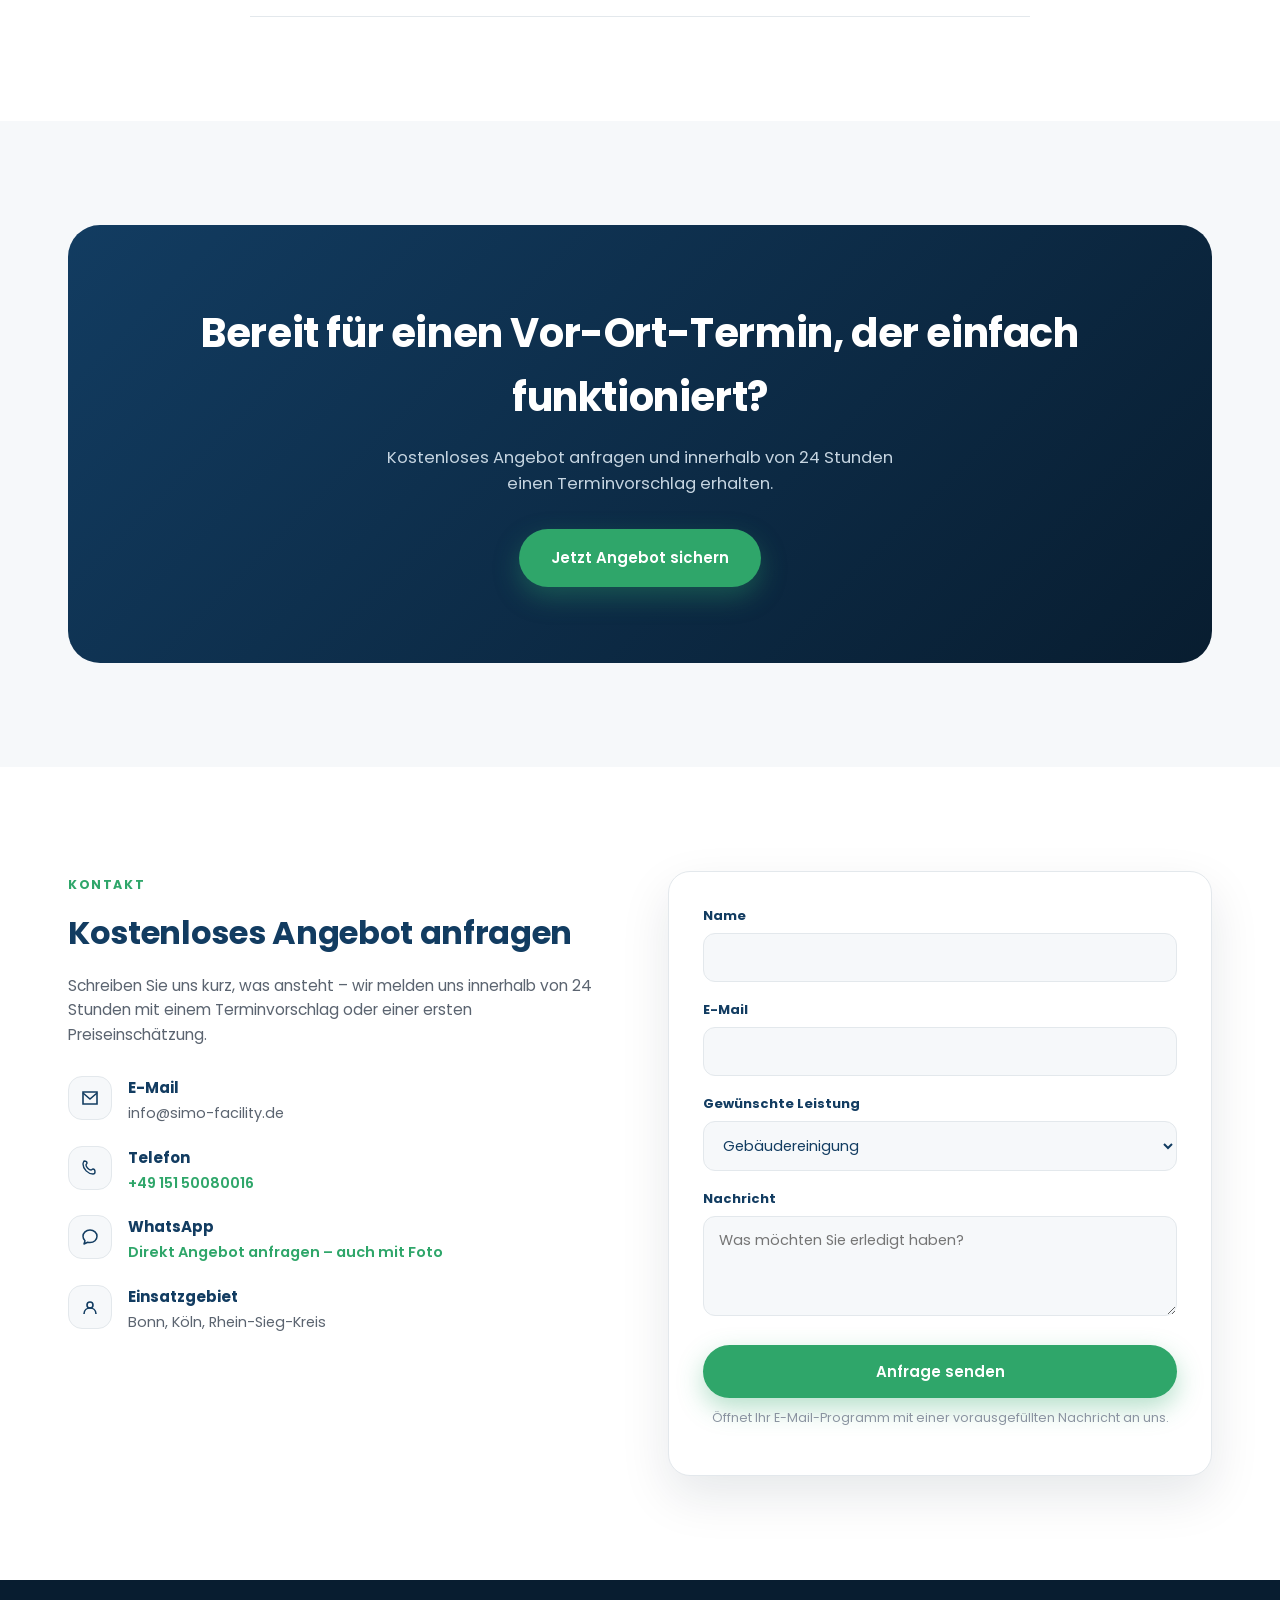
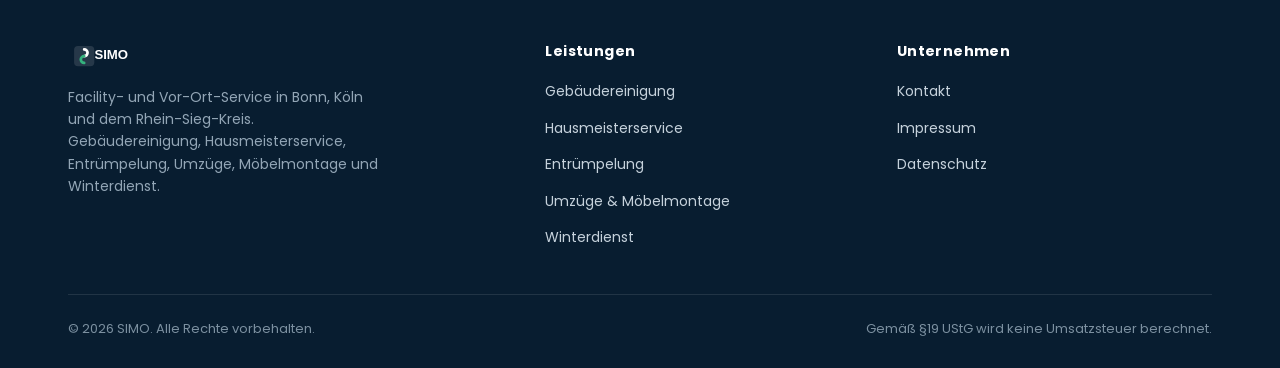
==== commit 35468c2d: "Add files via upload" ====
--- a/index.html
+++ b/index.html
@@ -27,7 +27,7 @@
         <svg width="16" height="16" viewBox="0 0 20 20"><path d="M4,3 c2,0 3,1 3,2 c0,1 -1,1 -1,2 c0,2 3,5 5,5 c1,0 1,-1 2,-1 c1,0 2,1 2,3 c0,1 -1,2 -2,2 c-5,0 -10,-5 -10,-10 c0,-1 1,-3 1,-3 z" fill="none" stroke="#123C61" stroke-width="1.4" stroke-linejoin="round"/></svg>
         +49 151 50080016
       </a>
-      <a href="#kontakt" class="nav-cta">Kostenlose Besichtigung</a>
+      <a href="#kontakt" class="nav-cta">Kostenloses Angebot</a>
       <button class="nav-toggle" id="navToggle" aria-label="Menü öffnen"><span></span><span></span><span></span></button>
     </div>
   </nav>
@@ -41,7 +41,7 @@
     <li><a href="#faq">FAQ</a></li>
     <li><a href="#kontakt">Kontakt</a></li>
   </ul>
-  <a href="#kontakt" class="btn btn-primary">Kostenlose Besichtigung anfragen</a>
+  <a href="#kontakt" class="btn btn-primary">Kostenloses Angebot anfragen</a>
 </div>
 
 <section class="hero" id="top">
@@ -51,12 +51,12 @@
       <h1>Ein Anruf. Ein <span>fester Preis.</span> Erledigt.</h1>
       <p class="lead">Von der Gebäudereinigung bis zum Umzug – SIMO übernimmt, was vor Ort anfällt. Transparent kalkuliert, zuverlässig ausgeführt, ohne böse Überraschungen.</p>
       <div class="hero-ctas">
-        <a href="#kontakt" class="btn btn-primary">Kostenlose Besichtigung sichern</a>
+        <a href="#kontakt" class="btn btn-primary">Kostenloses Angebot sichern</a>
         <a href="#leistungen" class="btn btn-outline">Leistungen ansehen</a>
       </div>
       <ul class="hero-microtrust">
         <li><svg width="16" height="16" viewBox="0 0 16 16"><circle cx="8" cy="8" r="7" fill="none" stroke="#35B37E" stroke-width="1.6"/><path d="M5,8 L7,10 L11,5.5" fill="none" stroke="#35B37E" stroke-width="1.6" stroke-linecap="round" stroke-linejoin="round"/></svg> Festpreis vorab</li>
-        <li><svg width="16" height="16" viewBox="0 0 16 16"><circle cx="8" cy="8" r="7" fill="none" stroke="#35B37E" stroke-width="1.6"/><path d="M5,8 L7,10 L11,5.5" fill="none" stroke="#35B37E" stroke-width="1.6" stroke-linecap="round" stroke-linejoin="round"/></svg> Antwort meist in 48 Std.</li>
+        <li><svg width="16" height="16" viewBox="0 0 16 16"><circle cx="8" cy="8" r="7" fill="none" stroke="#35B37E" stroke-width="1.6"/><path d="M5,8 L7,10 L11,5.5" fill="none" stroke="#35B37E" stroke-width="1.6" stroke-linecap="round" stroke-linejoin="round"/></svg> Antwort innerhalb von 24 Std.</li>
         <li><svg width="16" height="16" viewBox="0 0 16 16"><circle cx="8" cy="8" r="7" fill="none" stroke="#35B37E" stroke-width="1.6"/><path d="M5,8 L7,10 L11,5.5" fill="none" stroke="#35B37E" stroke-width="1.6" stroke-linecap="round" stroke-linejoin="round"/></svg> Nachbesserung inklusive</li>
       </ul>
     </div>
@@ -65,7 +65,7 @@
       <ul>
         <li><span class="check"><svg width="13" height="13" viewBox="0 0 13 13"><path d="M2,7 L5,10 L11,3" fill="none" stroke="#35B37E" stroke-width="2" stroke-linecap="round" stroke-linejoin="round"/></svg></span> Festpreis wird vor Auftragsbeginn schriftlich bestätigt</li>
         <li><span class="check"><svg width="13" height="13" viewBox="0 0 13 13"><path d="M2,7 L5,10 L11,3" fill="none" stroke="#35B37E" stroke-width="2" stroke-linecap="round" stroke-linejoin="round"/></svg></span> Kostenlose Besichtigung oder Angebot per Foto</li>
-        <li><span class="check"><svg width="13" height="13" viewBox="0 0 13 13"><path d="M2,7 L5,10 L11,3" fill="none" stroke="#35B37E" stroke-width="2" stroke-linecap="round" stroke-linejoin="round"/></svg></span> Meist Terminvergabe innerhalb von 48 Stunden</li>
+        <li><span class="check"><svg width="13" height="13" viewBox="0 0 13 13"><path d="M2,7 L5,10 L11,3" fill="none" stroke="#35B37E" stroke-width="2" stroke-linecap="round" stroke-linejoin="round"/></svg></span> Antwort innerhalb von 24 Stunden – meist deutlich schneller</li>
         <li><span class="check"><svg width="13" height="13" viewBox="0 0 13 13"><path d="M2,7 L5,10 L11,3" fill="none" stroke="#35B37E" stroke-width="2" stroke-linecap="round" stroke-linejoin="round"/></svg></span> Zufriedenheitsgarantie – oder wir bessern kostenlos nach</li>
       </ul>
     </div>
@@ -86,8 +86,8 @@
     </div>
     <div class="trust-item">
       <div class="icon-wrap"><svg width="26" height="26" viewBox="0 0 26 26"><circle cx="13" cy="13" r="7.5" fill="none" stroke="#2FA66A" stroke-width="2"/><line x1="13" y1="13" x2="13" y2="8" stroke="#2FA66A" stroke-width="1.8" stroke-linecap="round"/><line x1="13" y1="13" x2="17" y2="13" stroke="#2FA66A" stroke-width="1.8" stroke-linecap="round"/></svg></div>
-      <h4>Schnelle Terminvergabe</h4>
-      <p>Meist innerhalb 48 Std.</p>
+      <h4>Schnelle Rückmeldung</h4>
+      <p>Innerhalb von 24 Std.</p>
     </div>
     <div class="trust-item">
       <div class="icon-wrap"><svg width="26" height="26" viewBox="0 0 26 26"><path d="M13,5 L19,8 L19,13.5 C19,17.5 16.5,20.5 13,22 C9.5,20.5 7,17.5 7,13.5 L7,8 Z" fill="none" stroke="#2FA66A" stroke-width="2" stroke-linejoin="round"/><path d="M10,13.5 L12,15.5 L16.5,10.5" fill="none" stroke="#2FA66A" stroke-width="1.8" stroke-linecap="round" stroke-linejoin="round"/></svg></div>
@@ -252,7 +252,7 @@
       </details>
       <details class="faq-item">
         <summary>Wie schnell bekomme ich eine Rückmeldung?<span class="plus"></span></summary>
-        <p>In der Regel innerhalb von 48 Stunden mit einem Terminvorschlag oder einer ersten Einschätzung.</p>
+        <p>Innerhalb von 24 Stunden – meist deutlich schneller – mit einem Terminvorschlag oder einer ersten Einschätzung.</p>
       </details>
       <details class="faq-item">
         <summary>Wie wird der Preis berechnet?<span class="plus"></span></summary>
@@ -278,9 +278,9 @@
   <div class="container">
     <div class="final-cta reveal">
       <h2>Bereit für einen Vor-Ort-Termin, der einfach funktioniert?</h2>
-      <p>Kostenlose Besichtigung anfragen und in der Regel innerhalb von 48 Stunden einen Terminvorschlag erhalten.</p>
+      <p>Kostenloses Angebot anfragen und innerhalb von 24 Stunden einen Terminvorschlag erhalten.</p>
       <div class="hero-ctas">
-        <a href="#kontakt" class="btn btn-primary">Jetzt Besichtigung sichern</a>
+        <a href="#kontakt" class="btn btn-primary">Jetzt Angebot sichern</a>
       </div>
     </div>
   </div>
@@ -290,8 +290,8 @@
   <div class="container">
     <div class="contact-info reveal">
       <span class="kicker">Kontakt</span>
-      <h2>Kostenlose Besichtigung anfragen</h2>
-      <p>Schreiben Sie uns kurz, was ansteht – wir melden uns meist innerhalb von 48 Stunden mit einem Terminvorschlag oder einer ersten Preiseinschätzung.</p>
+      <h2>Kostenloses Angebot anfragen</h2>
+      <p>Schreiben Sie uns kurz, was ansteht – wir melden uns innerhalb von 24 Stunden mit einem Terminvorschlag oder einer ersten Preiseinschätzung.</p>
 
       <div class="contact-detail">
         <div class="icon-wrap"><svg width="20" height="20" viewBox="0 0 20 20"><path d="M3,4 h14 v12 h-14 z" fill="none" stroke="#123C61" stroke-width="1.6"/><path d="M3,5 l7,6 l7,-6" fill="none" stroke="#123C61" stroke-width="1.6"/></svg></div>
--- a/styles.css
+++ b/styles.css
@@ -532,6 +532,11 @@
 @media (max-width: 880px) {
   .nav-links, .nav-phone { display: none; }
   .nav-toggle { display: flex; }
+  .nav { padding: 12px 20px; gap: 16px; }
+  .nav .logo { flex-shrink: 0; }
+  .nav .logo img { height: 36px; }
+  .nav-right { gap: 12px; margin-left: auto; }
+  .nav-cta { padding: 9px 16px; font-size: 13.5px; }
   .hero .container { grid-template-columns: 1fr; }
   .hero-visual { order: -1; }
   .trustbar .container { grid-template-columns: repeat(2, 1fr); gap: 28px; }
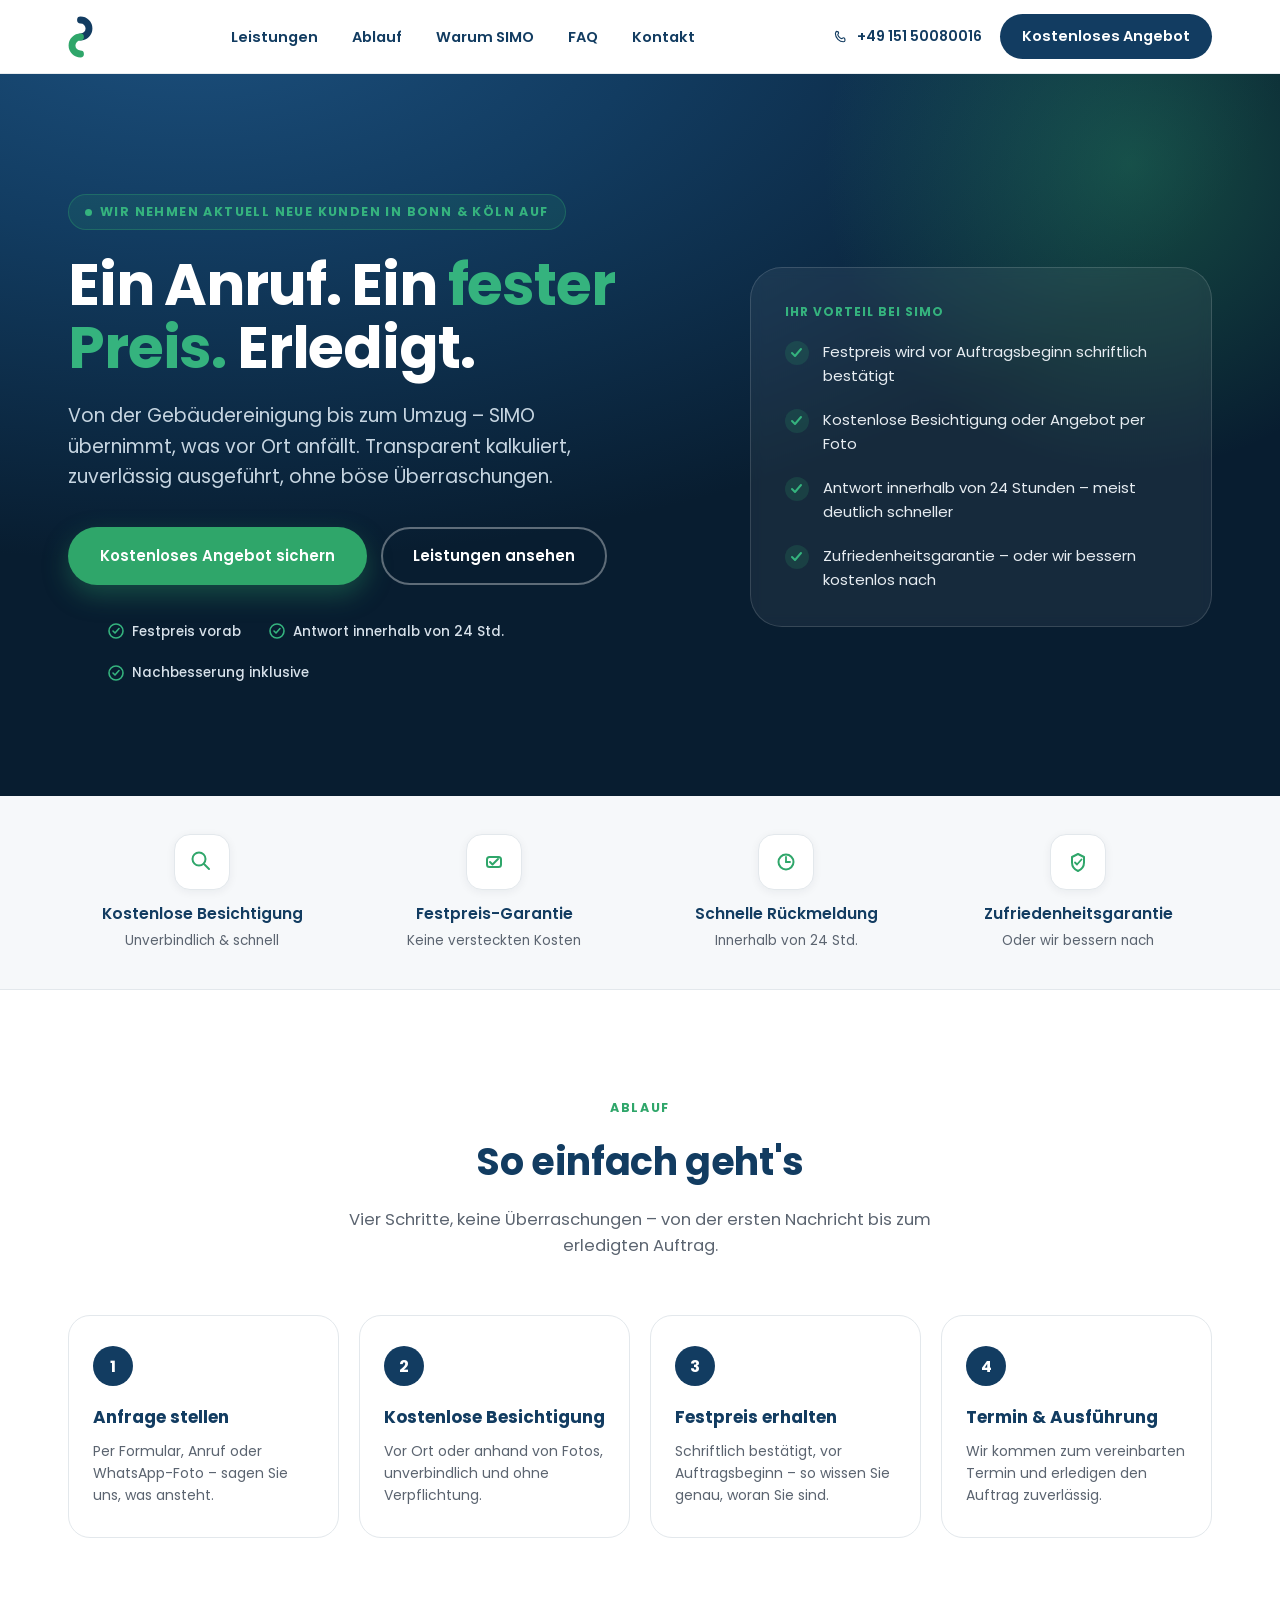
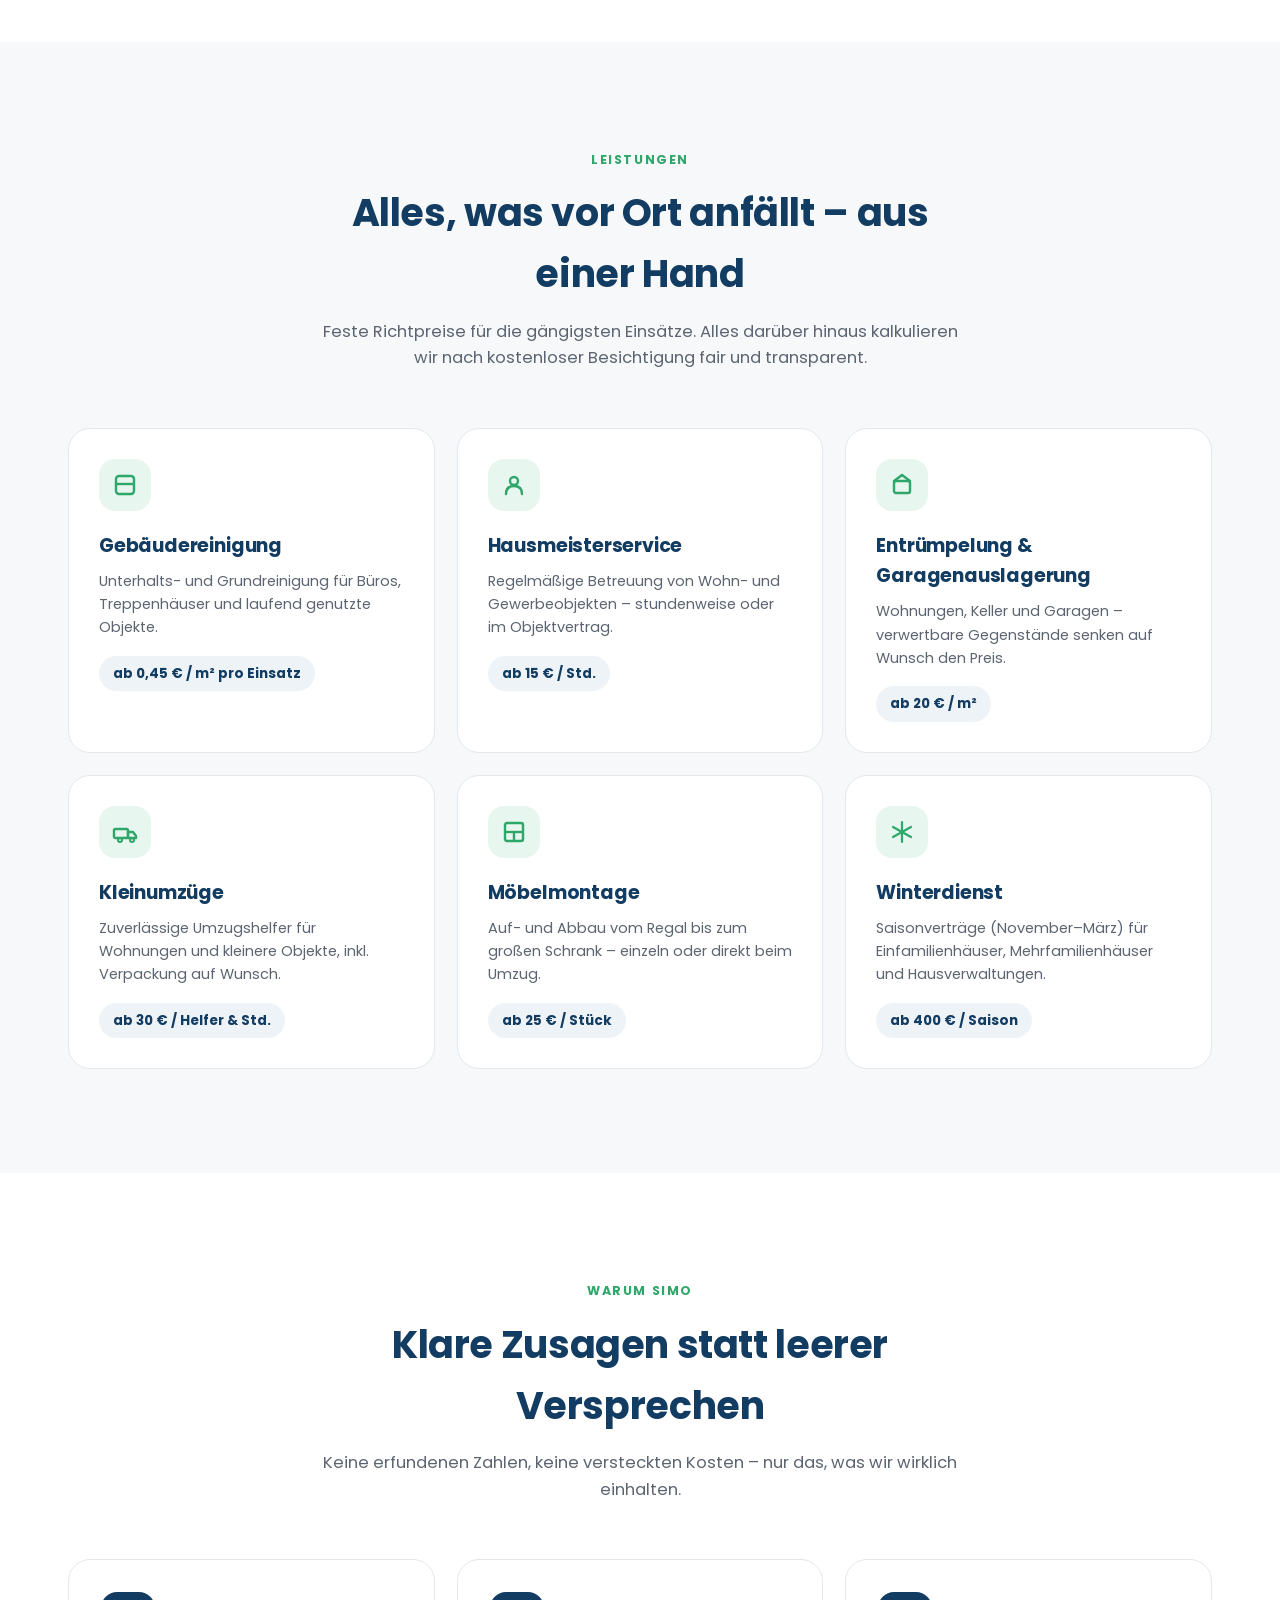
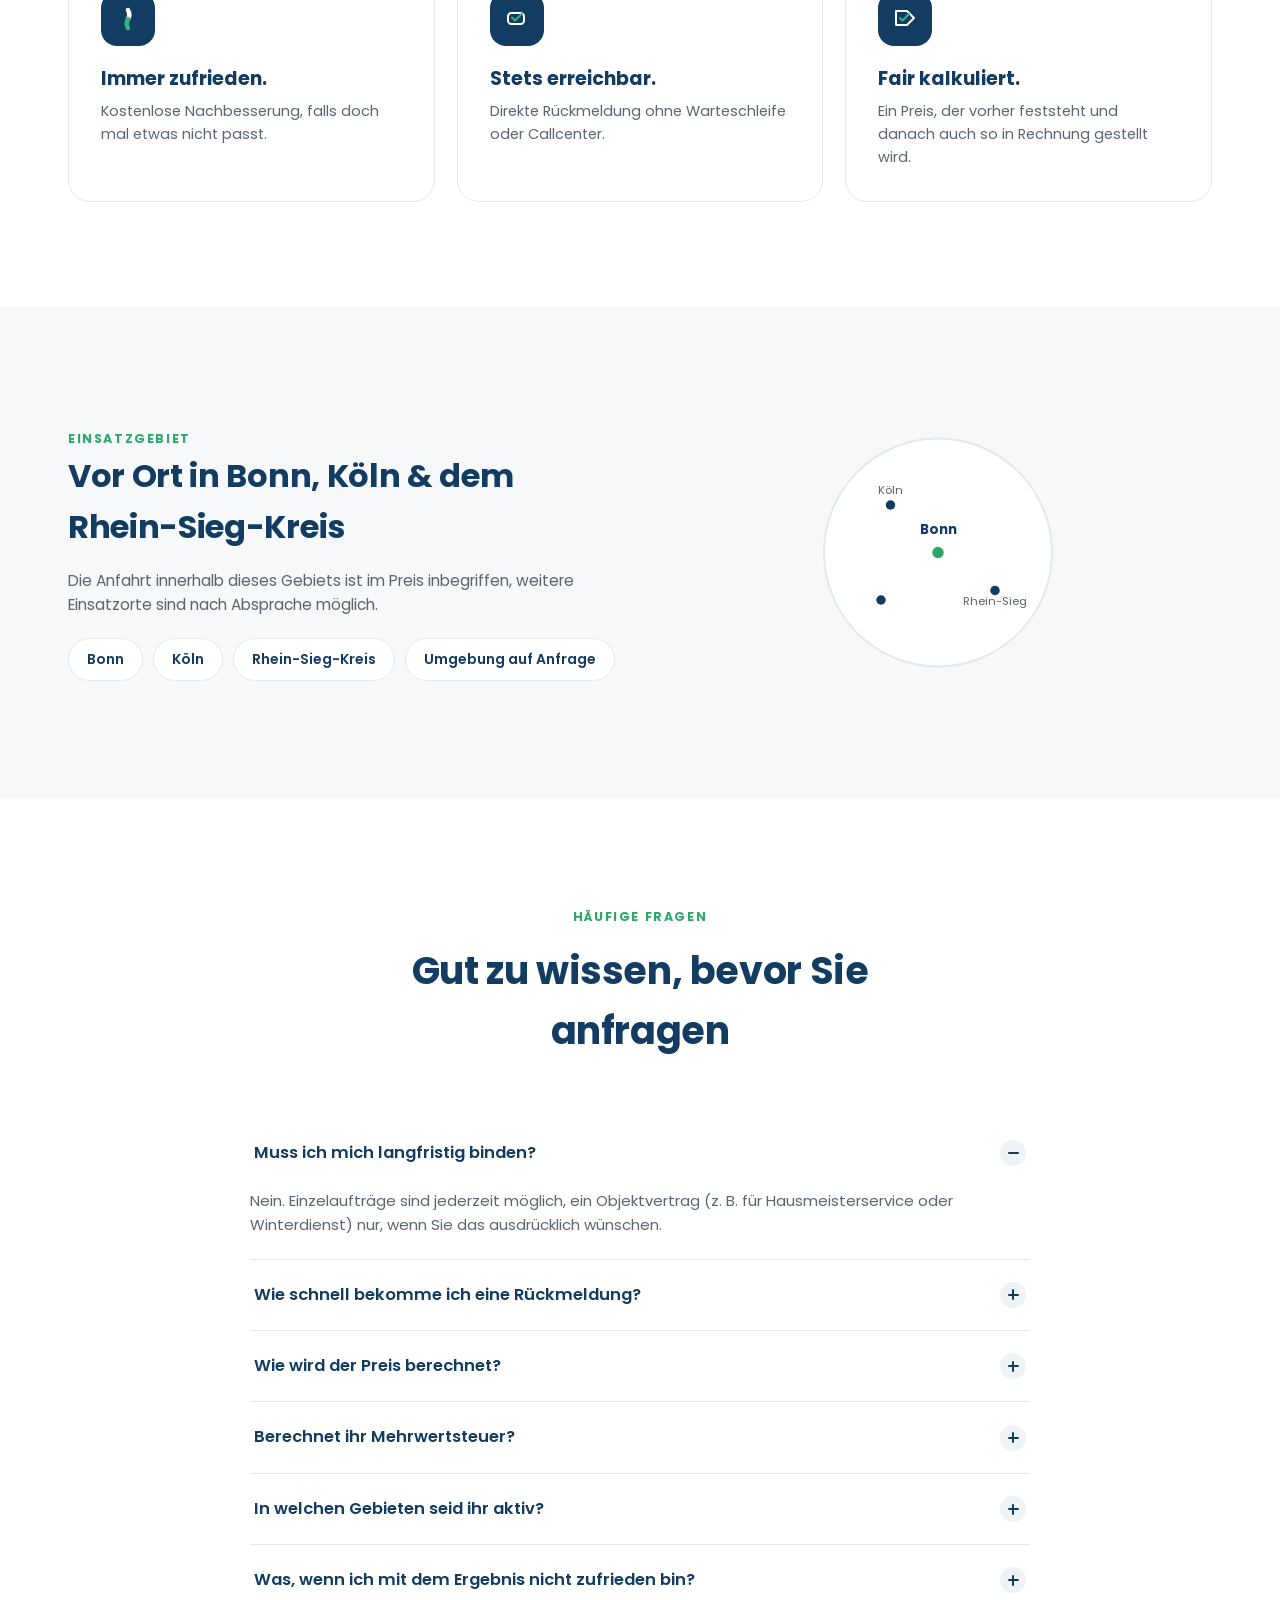
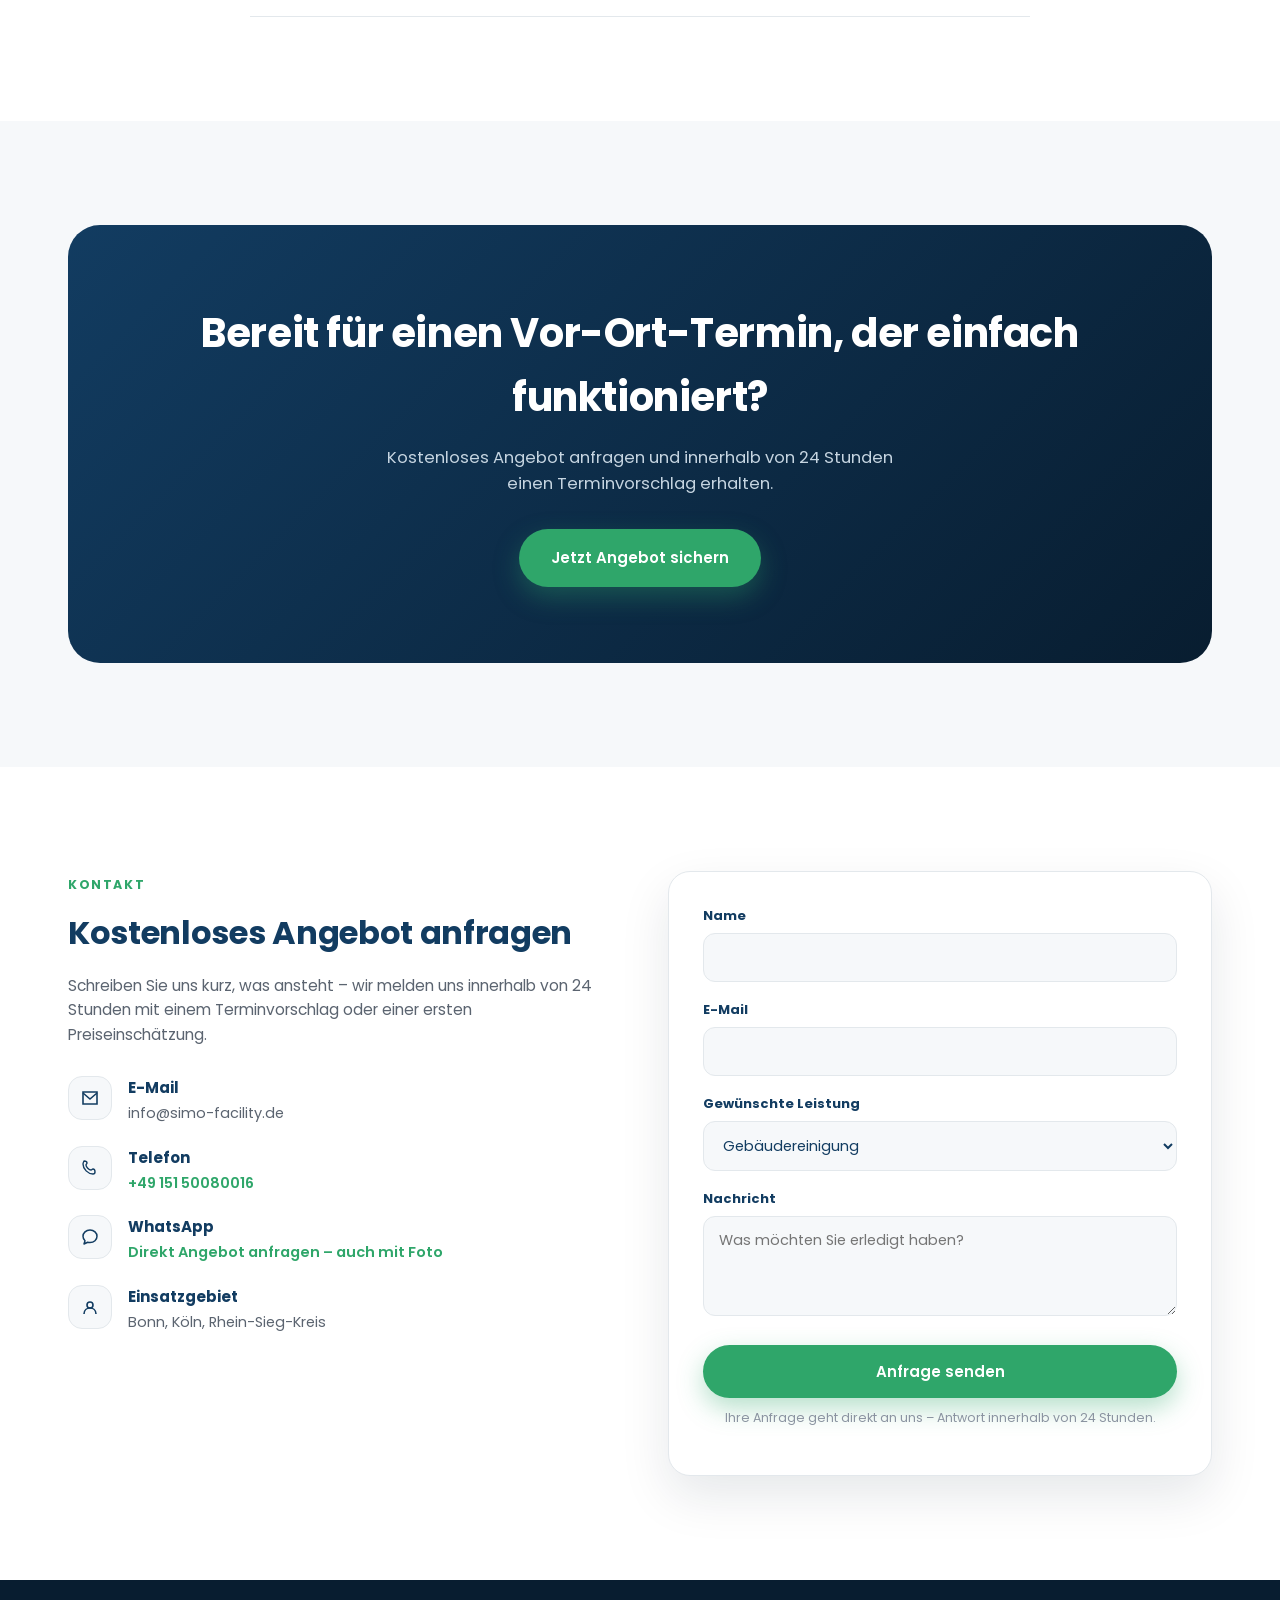
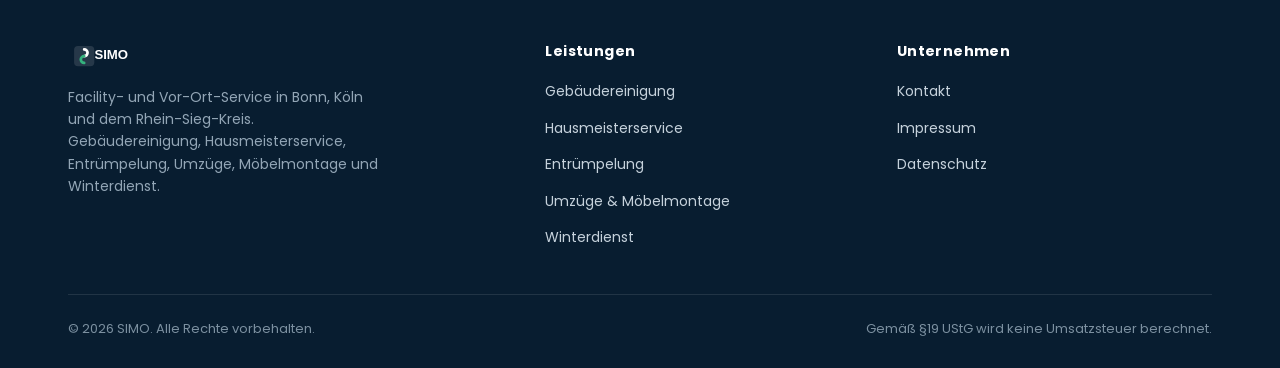
==== commit f1fcfbe5: "Add files via upload" ====
--- a/index.html
+++ b/index.html
@@ -312,6 +312,10 @@
     </div>
 
     <form class="contact-form reveal" id="contactForm">
+      <div style="position:absolute; left:-9999px;" aria-hidden="true">
+        <label for="firma">Firma (bitte leer lassen)</label>
+        <input type="text" id="firma" name="_honey" tabindex="-1" autocomplete="off">
+      </div>
       <div>
         <label for="name">Name</label>
         <input type="text" id="name" name="Name" required>
@@ -337,7 +341,7 @@
         <textarea id="nachricht" name="Nachricht" placeholder="Was möchten Sie erledigt haben?"></textarea>
       </div>
       <button type="submit" class="btn btn-primary">Anfrage senden</button>
-      <p class="form-hint">Öffnet Ihr E-Mail-Programm mit einer vorausgefüllten Nachricht an uns.</p>
+      <p class="form-hint">Ihre Anfrage geht direkt an uns – Antwort innerhalb von 24 Stunden.</p>
     </form>
   </div>
 </section>
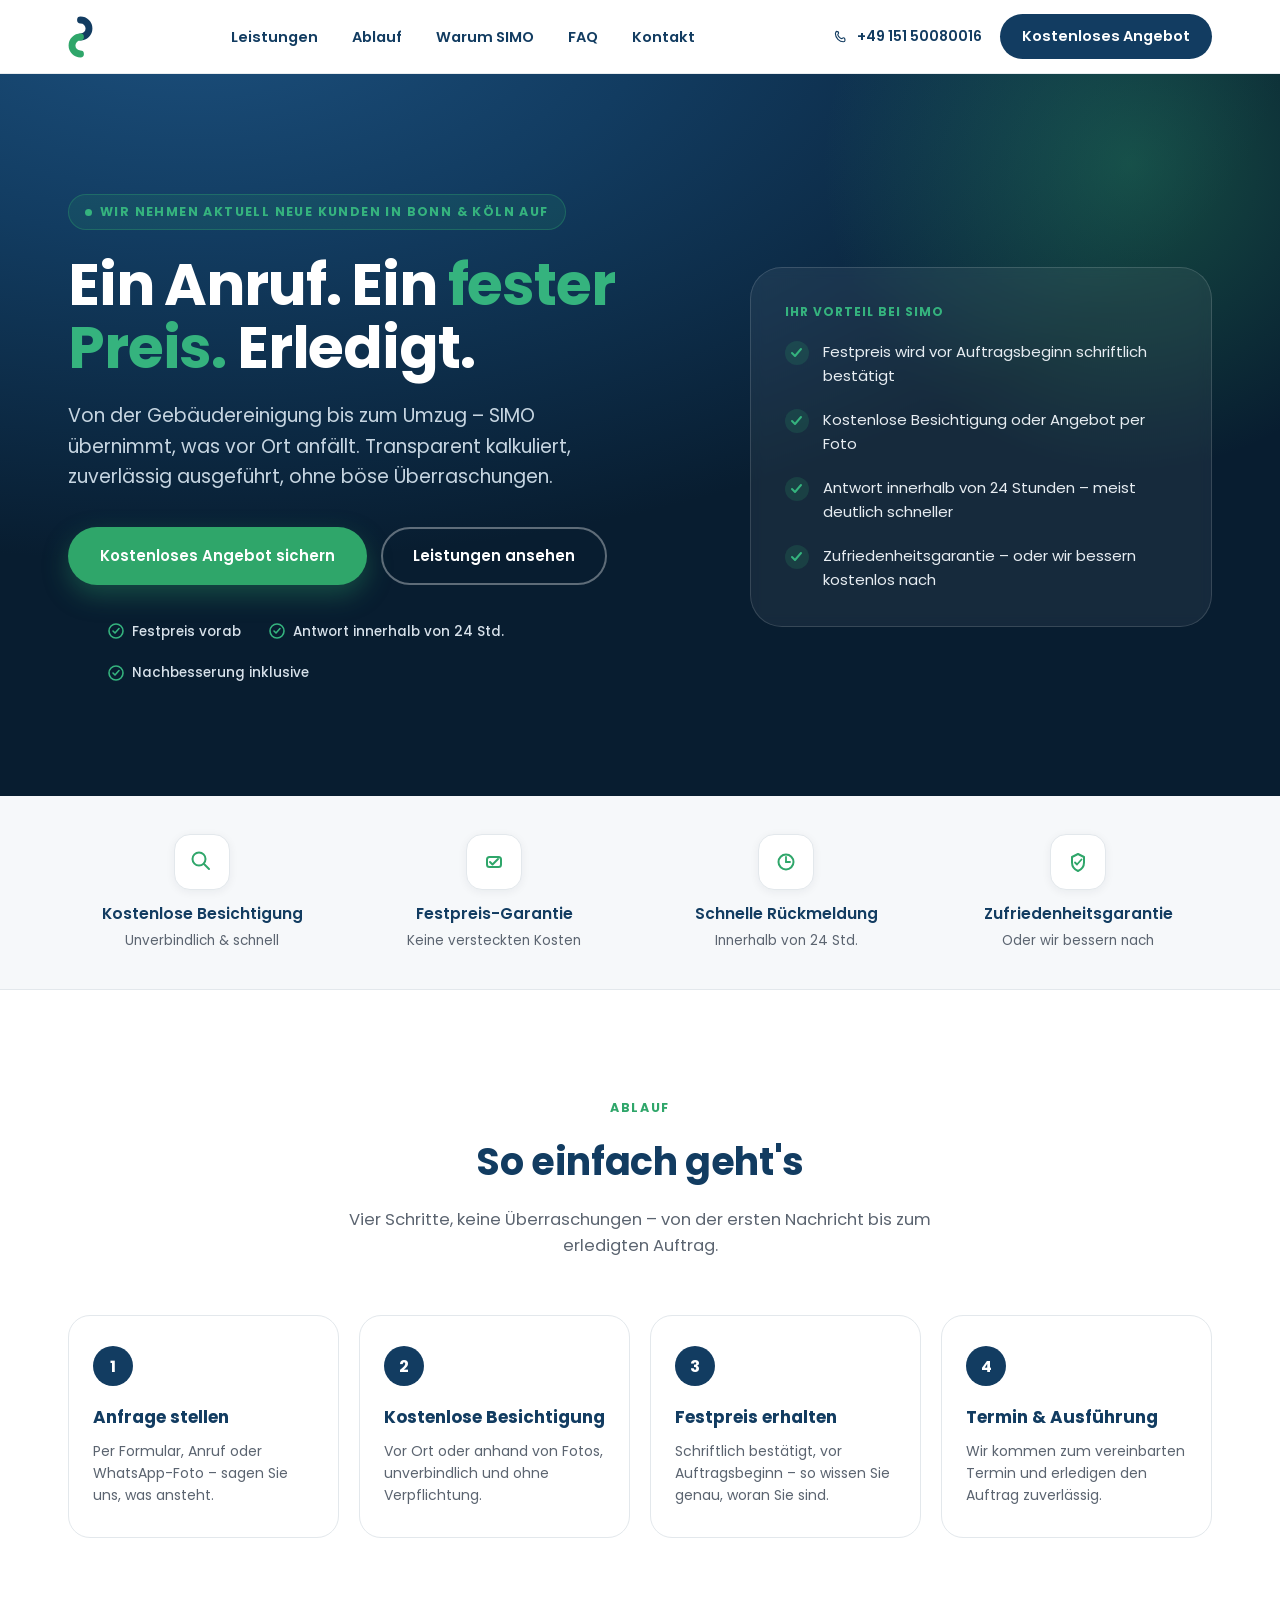
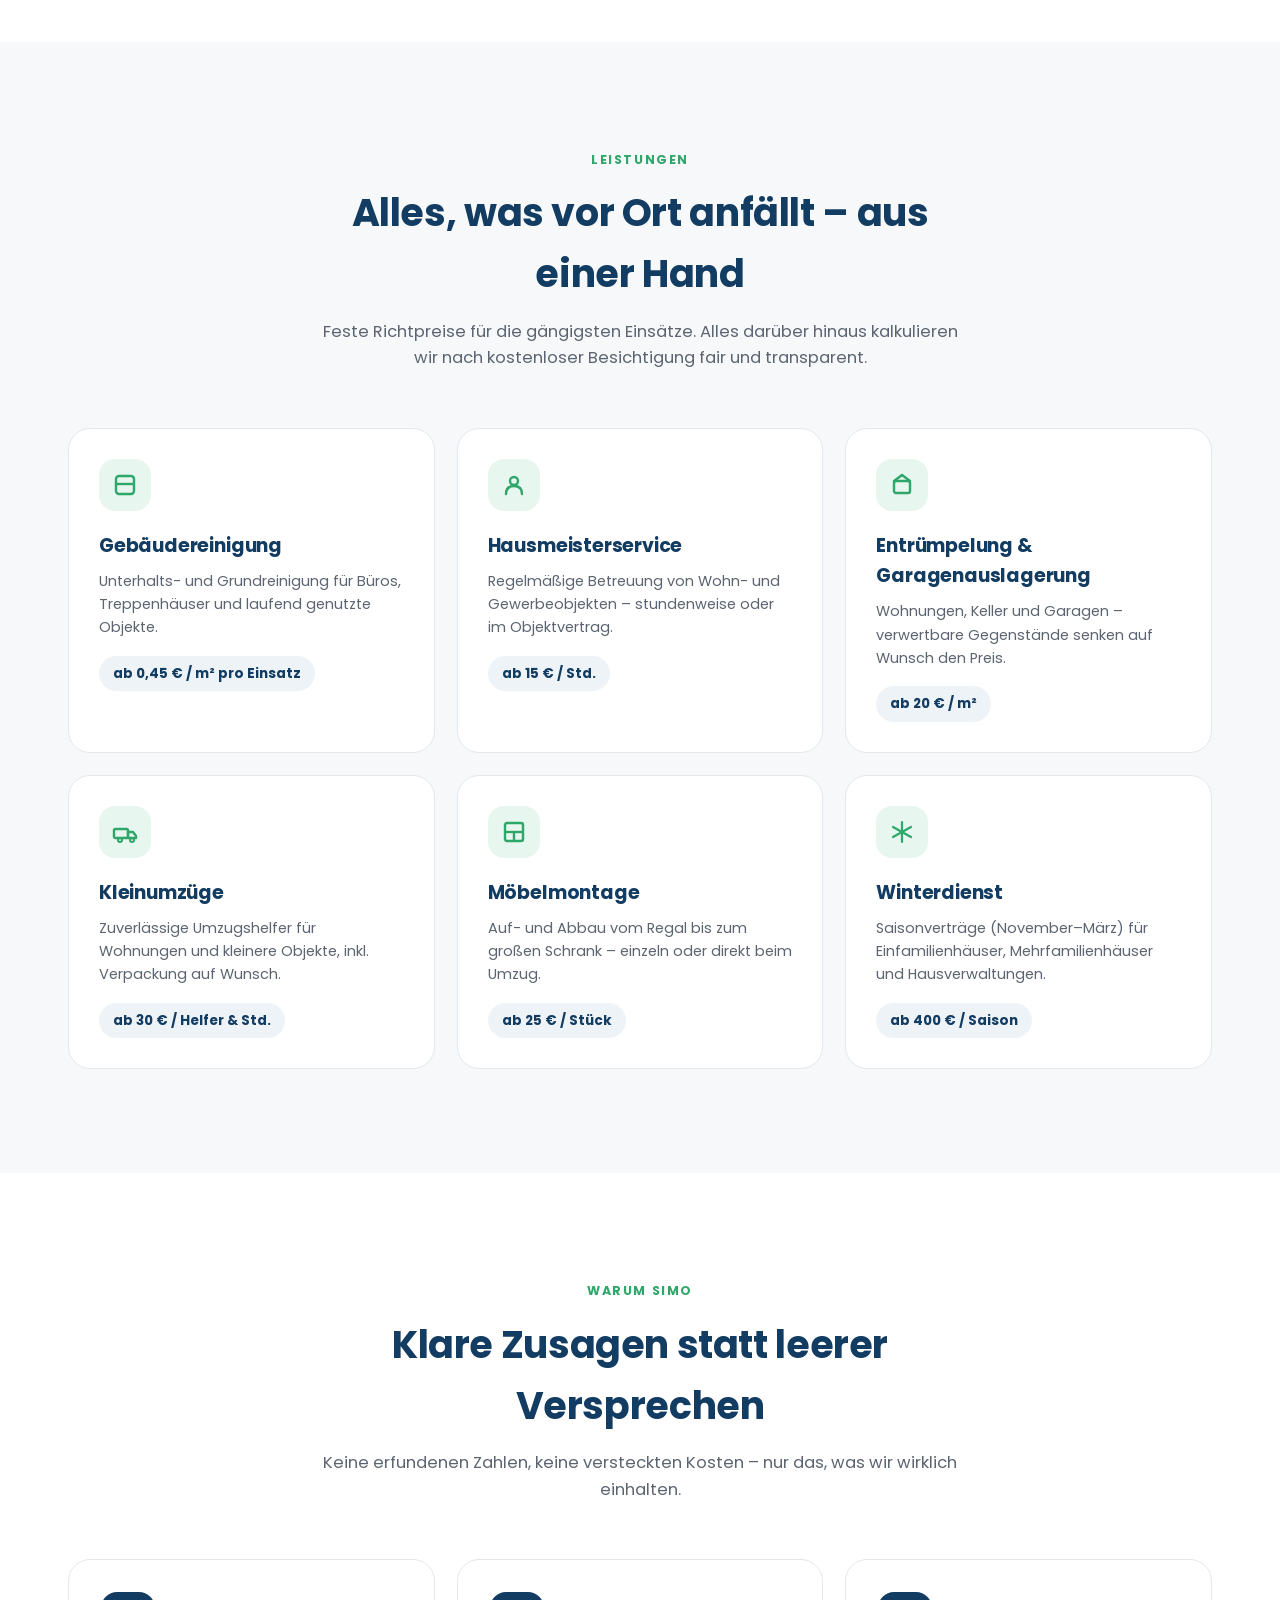
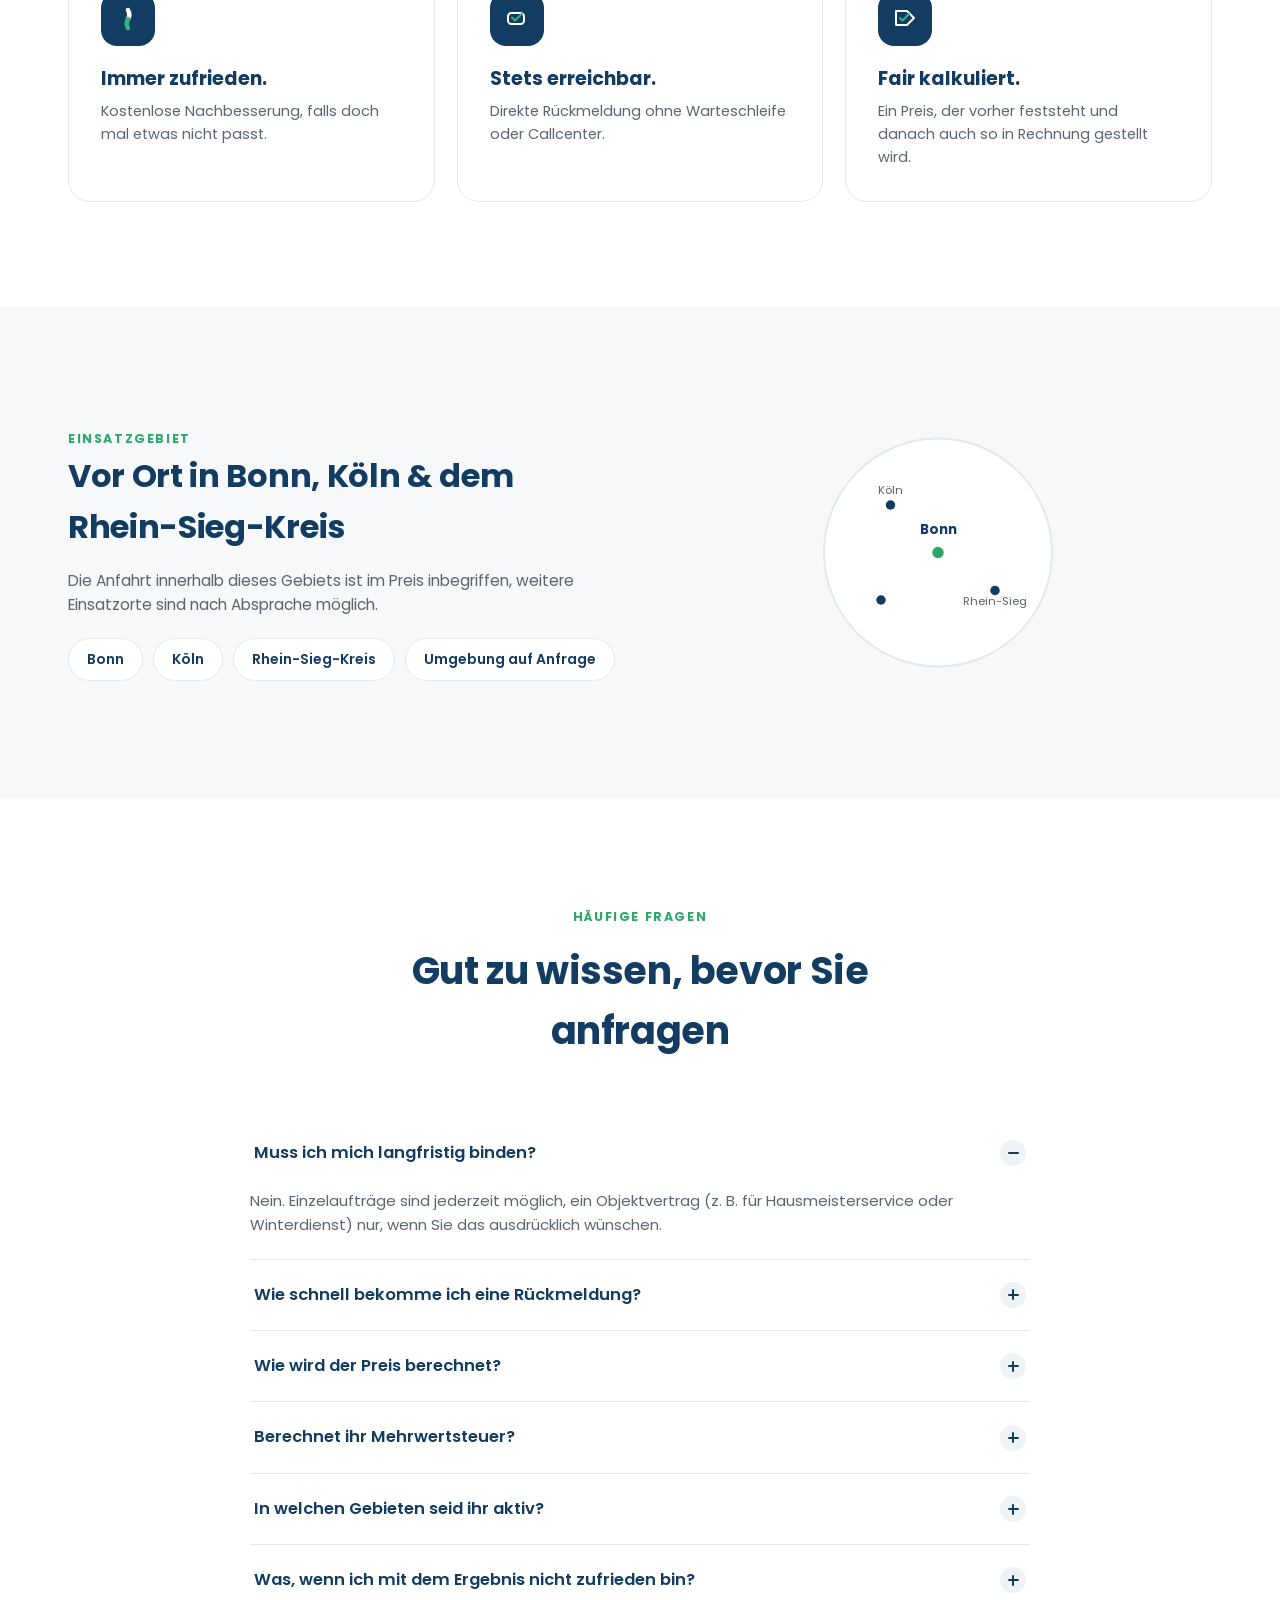
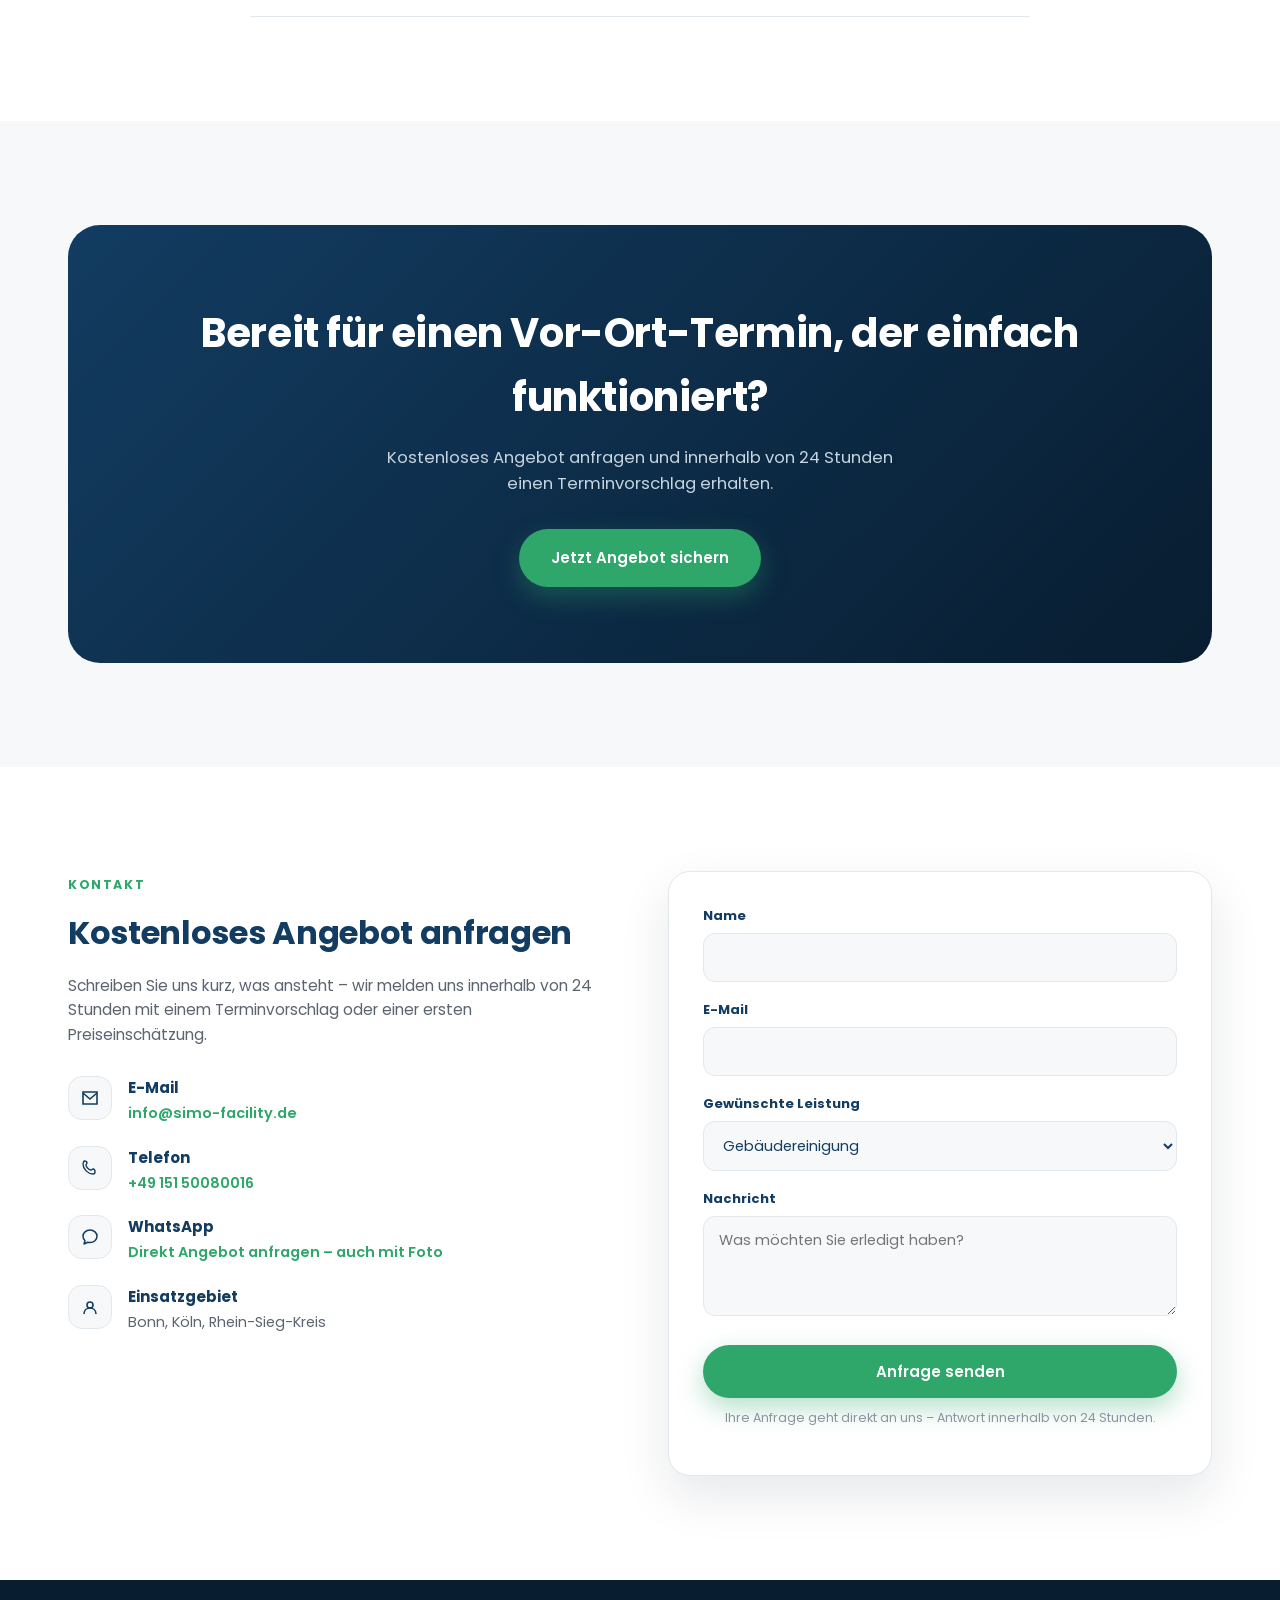
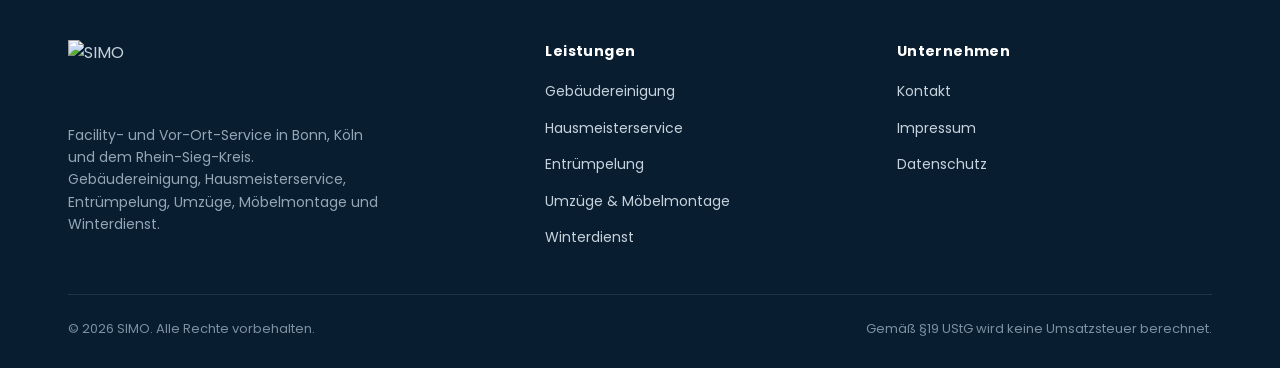
==== commit 98e9183c: "Add files via upload" ====
--- a/index.html
+++ b/index.html
@@ -295,7 +295,7 @@
 
       <div class="contact-detail">
         <div class="icon-wrap"><svg width="20" height="20" viewBox="0 0 20 20"><path d="M3,4 h14 v12 h-14 z" fill="none" stroke="#123C61" stroke-width="1.6"/><path d="M3,5 l7,6 l7,-6" fill="none" stroke="#123C61" stroke-width="1.6"/></svg></div>
-        <div><strong>E-Mail</strong><span>info@simo-facility.de</span></div>
+        <div><strong>E-Mail</strong><span><a href="mailto:info@simo-facility.de?subject=Anfrage%20%C3%BCber%20simo-facility.de&amp;body=Guten%20Tag%2C%0D%0A%0D%0Aich%20m%C3%B6chte%20ein%20kostenloses%20Angebot%20anfragen.%0D%0A%0D%0AGew%C3%BCnschte%20Leistung%3A%20%0D%0AOrt%2FAdresse%3A%20%0D%0AKurze%20Beschreibung%3A%20%0D%0A%0D%0AViele%20Gr%C3%BC%C3%9Fe">info@simo-facility.de</a></span></div>
       </div>
       <div class="contact-detail">
         <div class="icon-wrap"><svg width="20" height="20" viewBox="0 0 20 20"><path d="M4,3 c2,0 3,1 3,2 c0,1 -1,1 -1,2 c0,2 3,5 5,5 c1,0 1,-1 2,-1 c1,0 2,1 2,3 c0,1 -1,2 -2,2 c-5,0 -10,-5 -10,-10 c0,-1 1,-3 1,-3 z" fill="none" stroke="#123C61" stroke-width="1.4" stroke-linejoin="round"/></svg></div>
@@ -313,8 +313,8 @@
 
     <form class="contact-form reveal" id="contactForm">
       <div style="position:absolute; left:-9999px;" aria-hidden="true">
-        <label for="firma">Firma (bitte leer lassen)</label>
-        <input type="text" id="firma" name="_honey" tabindex="-1" autocomplete="off">
+        <label for="xtrafld">Bitte frei lassen</label>
+        <input type="text" id="xtrafld" name="_honey" tabindex="-1" autocomplete="off">
       </div>
       <div>
         <label for="name">Name</label>
@@ -350,7 +350,7 @@
   <div class="container">
     <div class="footer-grid">
       <div>
-        <img src="assets/logo_primary_white.svg" alt="SIMO">
+        <img src="assets/logo_mark_white.svg" alt="SIMO" class="footer-logo">
         <p>Facility- und Vor-Ort-Service in Bonn, Köln und dem Rhein-Sieg-Kreis. Gebäudereinigung, Hausmeisterservice, Entrümpelung, Umzüge, Möbelmontage und Winterdienst.</p>
       </div>
       <div>
--- a/styles.css
+++ b/styles.css
@@ -490,7 +490,7 @@
 /* Footer */
 footer { background: var(--navy-dark); color: #C6D2DC; padding: 60px 0 28px; }
 .footer-grid { display: grid; grid-template-columns: 1.4fr 1fr 1fr; gap: 36px; margin-bottom: 44px; }
-.footer-grid img { height: 30px; margin-bottom: 16px; }
+.footer-grid img.footer-logo { height: 64px; width: auto; margin-bottom: 20px; }
 .footer-grid p { font-size: 14px; color: #93A6B6; max-width: 320px; }
 .footer-grid h5 { color: var(--white); font-size: 14px; margin: 0 0 16px; letter-spacing: 0.4px; }
 .footer-grid ul { list-style: none; margin: 0; padding: 0; display: grid; gap: 11px; }
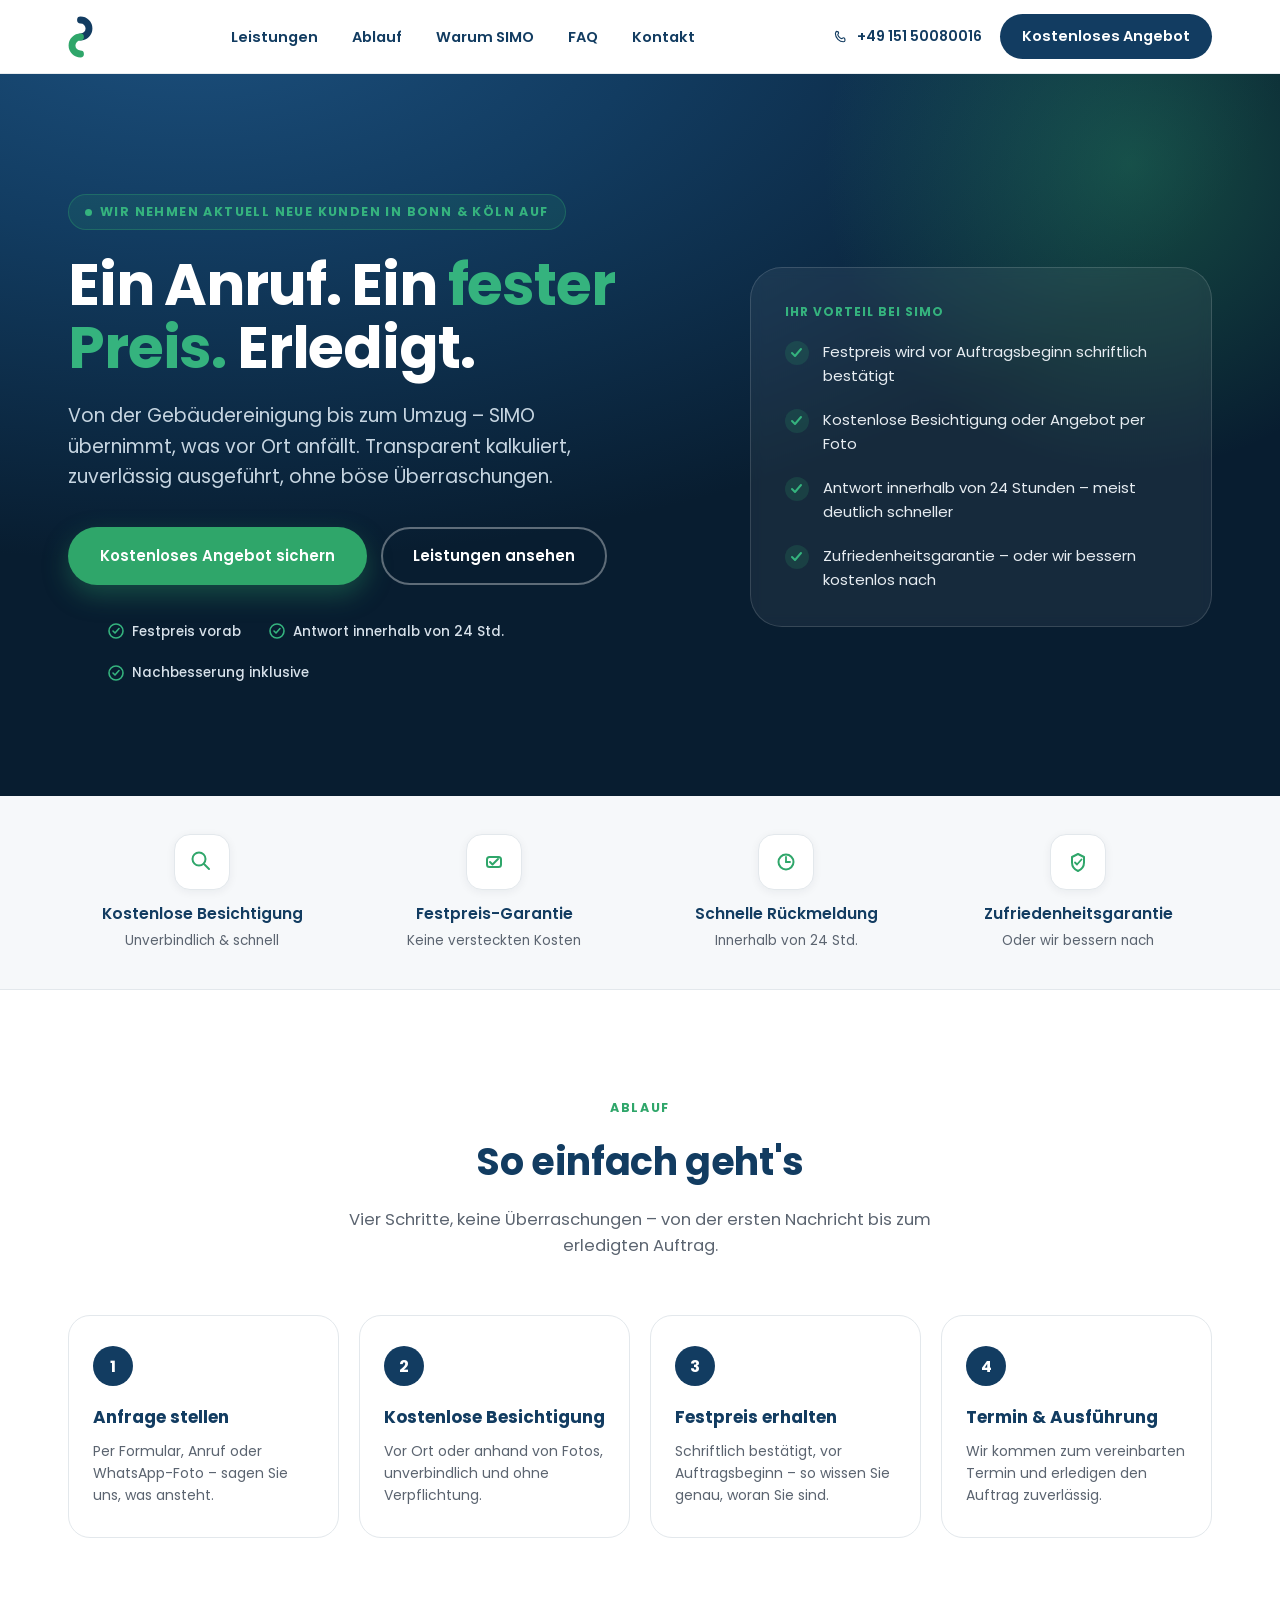
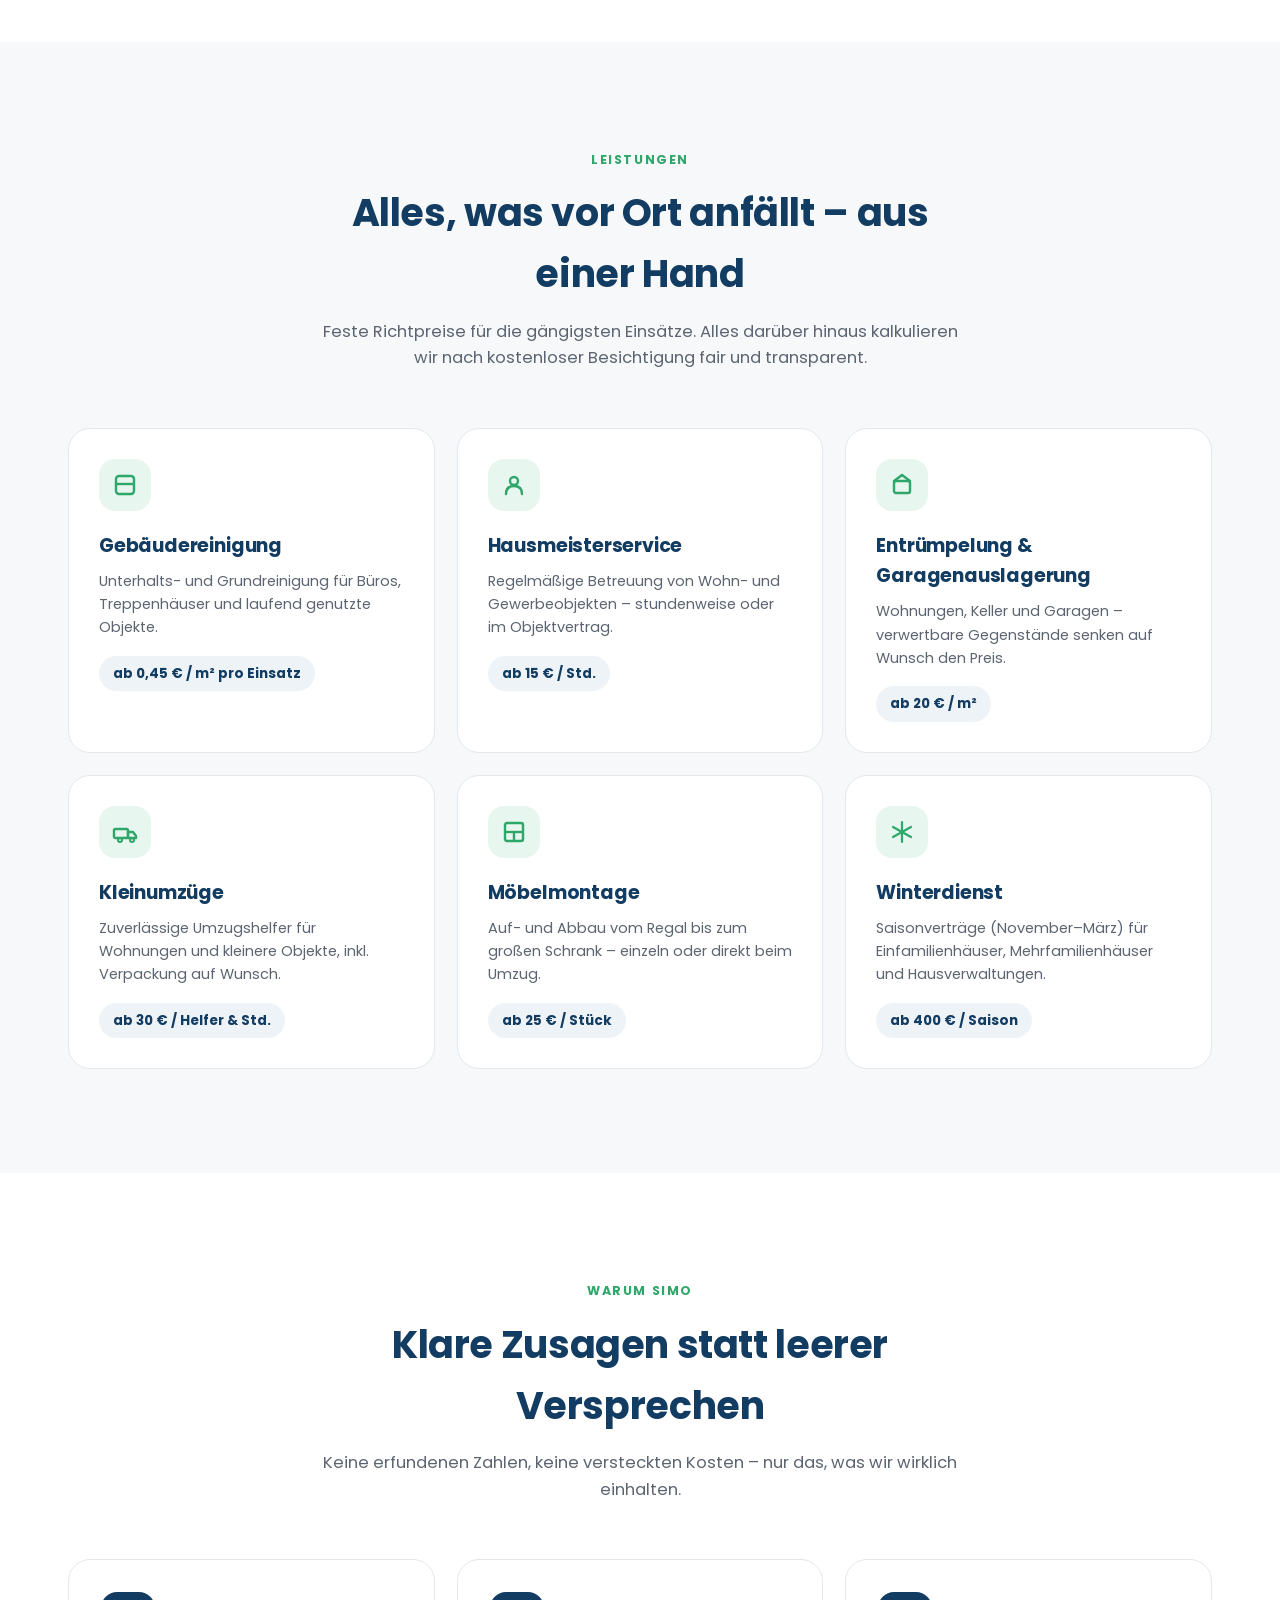
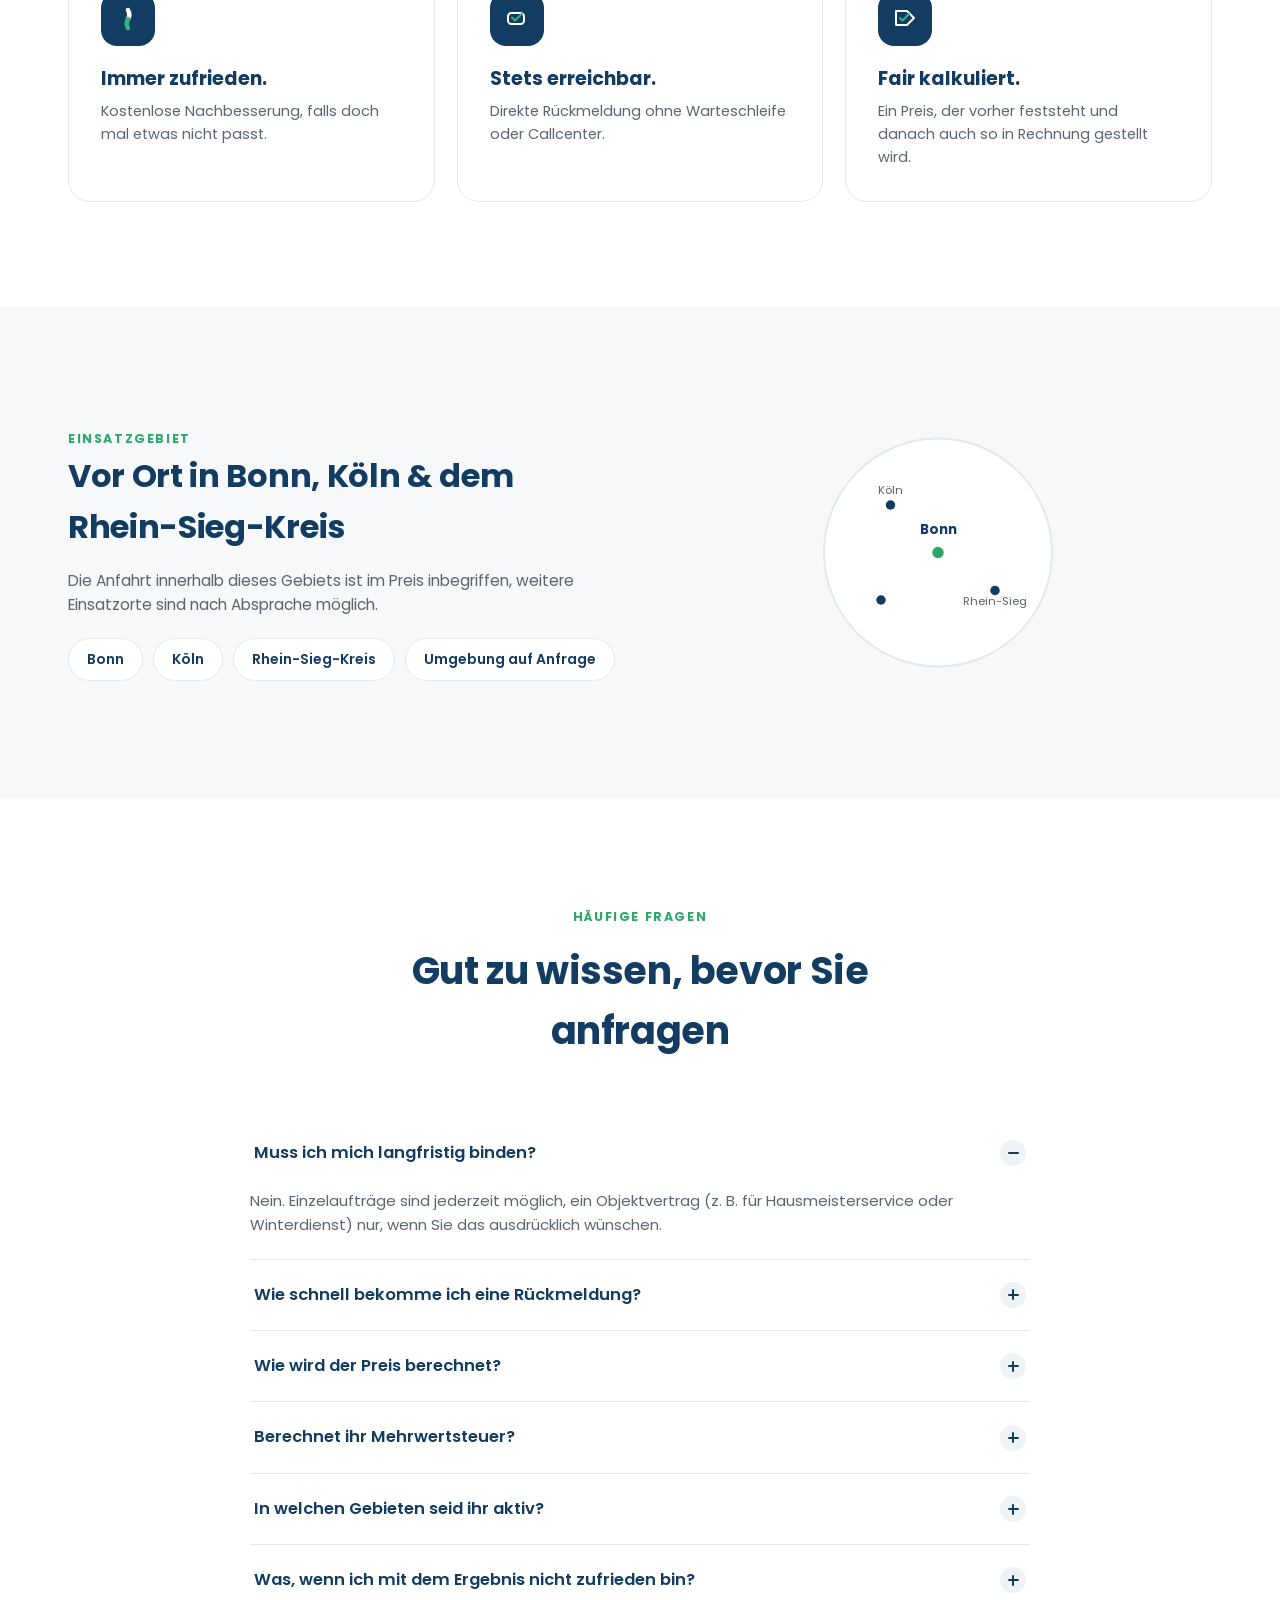
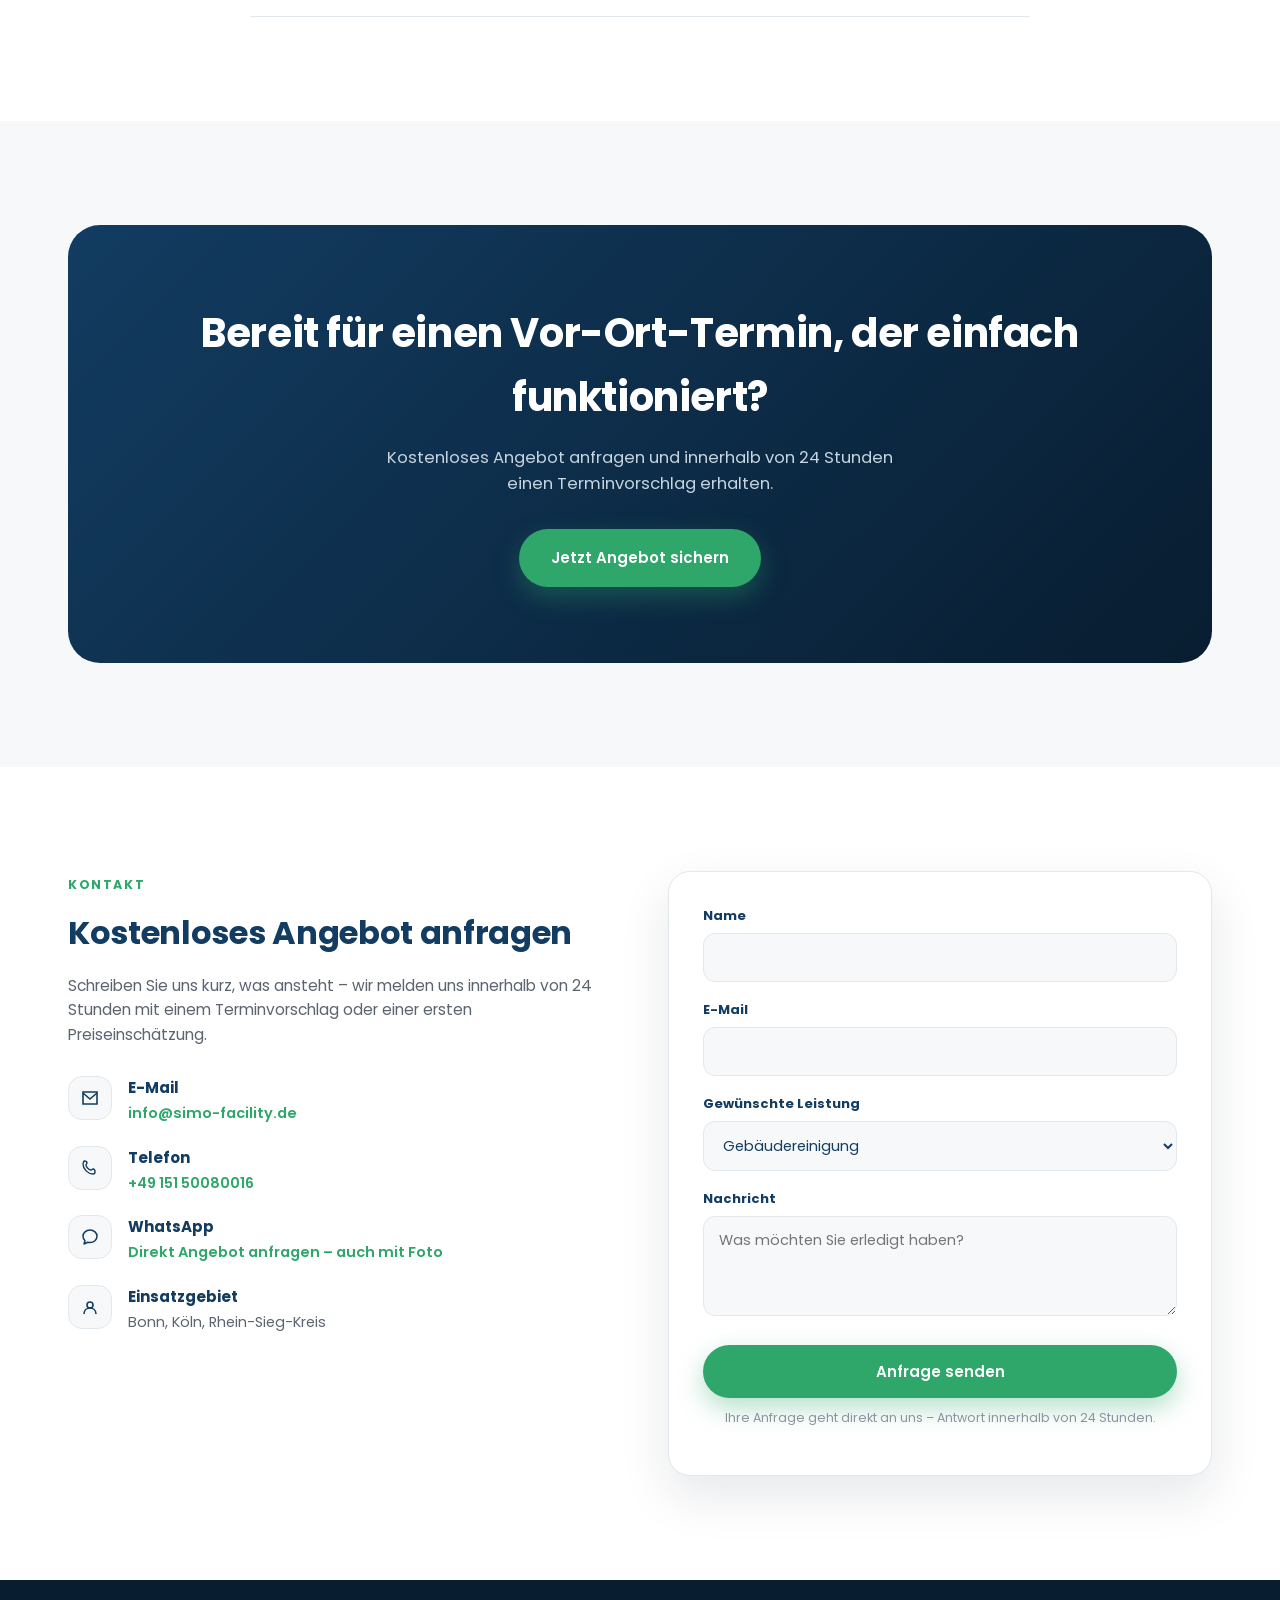
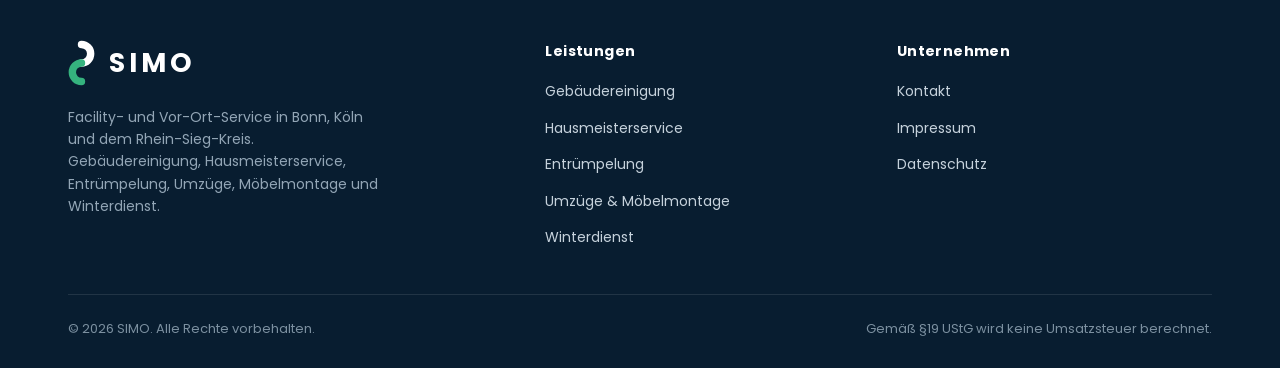
==== commit 1091de99: "Formular auf Gmail umgestellt, Footer-Logo mit Wortmarke, Datenschutz ergänzt" ====
--- a/index.html
+++ b/index.html
@@ -350,7 +350,10 @@
   <div class="container">
     <div class="footer-grid">
       <div>
-        <img src="assets/logo_mark_white.svg" alt="SIMO" class="footer-logo">
+        <div class="footer-brand">
+          <img src="assets/logo_mark_white.svg" alt="" class="footer-logo">
+          <span class="footer-wordmark">SIMO</span>
+        </div>
         <p>Facility- und Vor-Ort-Service in Bonn, Köln und dem Rhein-Sieg-Kreis. Gebäudereinigung, Hausmeisterservice, Entrümpelung, Umzüge, Möbelmontage und Winterdienst.</p>
       </div>
       <div>
--- a/styles.css
+++ b/styles.css
@@ -490,7 +490,9 @@
 /* Footer */
 footer { background: var(--navy-dark); color: #C6D2DC; padding: 60px 0 28px; }
 .footer-grid { display: grid; grid-template-columns: 1.4fr 1fr 1fr; gap: 36px; margin-bottom: 44px; }
-.footer-grid img.footer-logo { height: 64px; width: auto; margin-bottom: 20px; }
+.footer-brand { display: flex; align-items: center; gap: 14px; margin-bottom: 20px; }
+.footer-brand img.footer-logo { height: 46px; width: auto; display: block; }
+.footer-wordmark { font-size: 27px; font-weight: 700; color: var(--white); letter-spacing: 0.14em; line-height: 1; }
 .footer-grid p { font-size: 14px; color: #93A6B6; max-width: 320px; }
 .footer-grid h5 { color: var(--white); font-size: 14px; margin: 0 0 16px; letter-spacing: 0.4px; }
 .footer-grid ul { list-style: none; margin: 0; padding: 0; display: grid; gap: 11px; }
